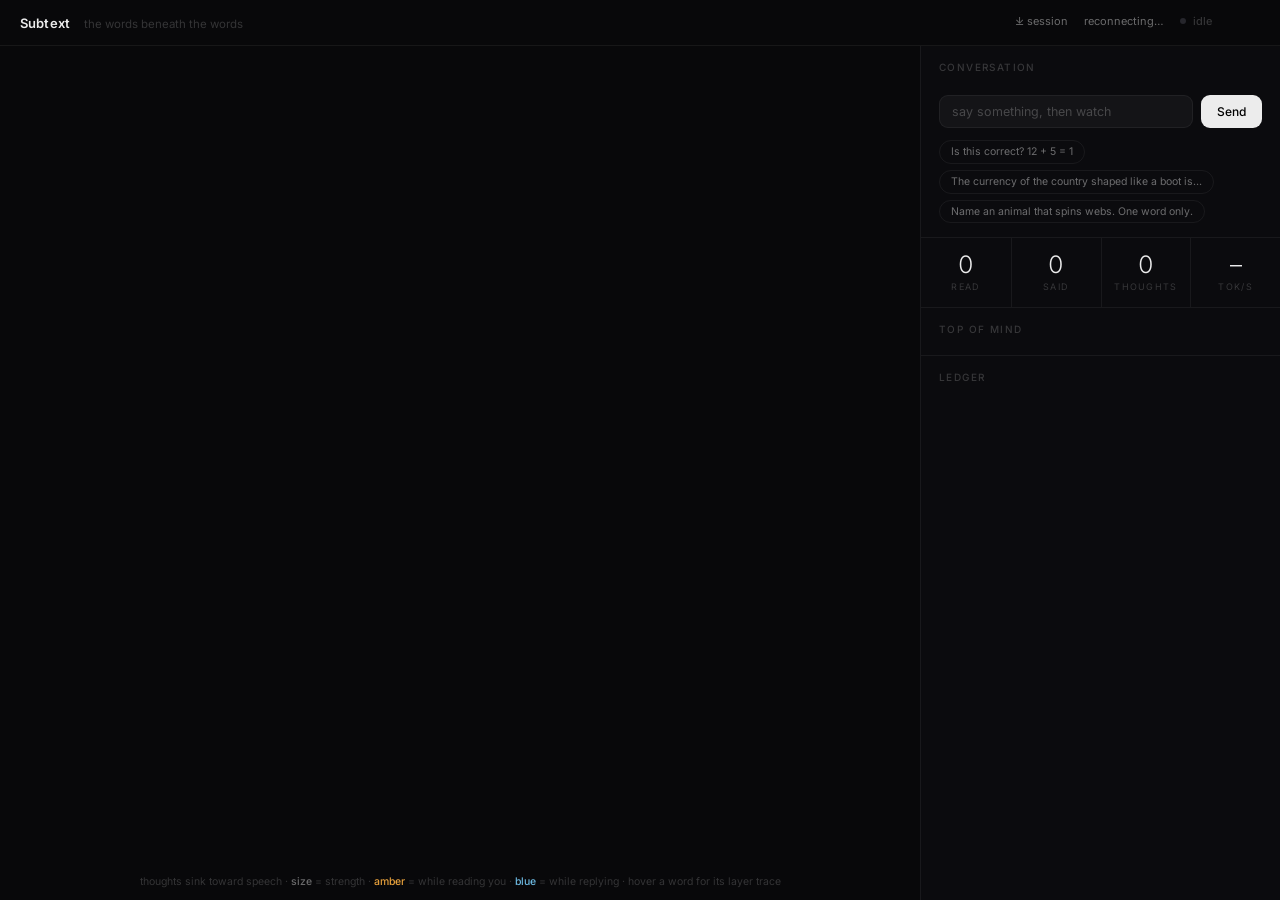
==== index.html @ eb0c2922 "Responsive mobile layout: stack canvas above scrolling console" ====
<!DOCTYPE html>
<html lang="en">
<head>
<meta charset="utf-8">
<title>Subtext</title>
<meta name="viewport" content="width=device-width, initial-scale=1">
<link rel="preconnect" href="https://fonts.googleapis.com">
<link rel="preconnect" href="https://fonts.gstatic.com" crossorigin>
<link href="https://fonts.googleapis.com/css2?family=Inter:wght@300;400;500;600&family=Source+Serif+4:ital,opsz,wght@1,8..60,400;1,8..60,500&display=swap" rel="stylesheet">
<style>
  :root {
    --bg: #08080a; --panel: #0b0b0e; --hair: rgba(255,255,255,.06);
    --ink: rgba(255,255,255,.92); --dim: rgba(255,255,255,.40); --faint: rgba(255,255,255,.18);
    --read: #e8a13c; --think: #6cb8e0;
    --sans: "Inter", "Segoe UI", system-ui, sans-serif;
    --mono: "Cascadia Code", "Consolas", monospace;
    --serif: "Source Serif 4", Georgia, serif;
  }
  * { box-sizing: border-box; margin: 0; }
  html, body { height: 100%; height: 100dvh; overflow: hidden; background: var(--bg); }
  body { font: 13px/1.5 var(--sans); color: var(--ink);
         display: flex; flex-direction: column; -webkit-font-smoothing: antialiased; }

  /* ---------- header ---------- */
  #hdr { display: flex; align-items: baseline; gap: 14px; height: 46px; flex: none;
         padding: 14px 20px 0; border-bottom: 1px solid var(--hair); user-select: none; }
  #hdr .mark { font-size: 13px; font-weight: 600; letter-spacing: .01em; }
  #hdr .sub { font-size: 11.5px; color: var(--faint); font-weight: 400; }
  #hdr .right { margin-left: auto; display: flex; align-items: center; gap: 16px;
                font-size: 11px; color: var(--dim); transform: translateY(-3px); }
  #conn { font-feature-settings: "tnum"; }
  #phase { display: flex; align-items: center; gap: 7px; min-width: 80px;
           font-size: 11px; font-weight: 500; color: var(--faint); }
  #phase .dot { width: 6px; height: 6px; border-radius: 50%; background: #26262c;
                transition: background .3s; }
  #phase.reading { color: var(--read); }
  #phase.reading .dot { background: var(--read); animation: pulse 1.2s ease-in-out infinite; }
  #phase.thinking { color: var(--think); }
  #phase.thinking .dot { background: var(--think); animation: pulse 1.2s ease-in-out infinite; }
  @keyframes pulse { 50% { opacity: .3 } }

  /* ---------- layout ---------- */
  #main { flex: 1; display: flex; min-height: 0; }
  #stage { position: relative; flex: 1; min-width: 0; }
  #mind { position: absolute; inset: 0; }
  #foot { position: absolute; left: 0; right: 0; bottom: 10px; text-align: center;
          font-size: 10.5px; color: var(--faint); user-select: none; pointer-events: none; }
  #foot b { color: var(--dim); font-weight: 500; }

  /* inspector */
  #inspect { position: absolute; top: 16px; left: 16px; width: 240px; display: none;
             background: rgba(11,11,14,.88); border: 1px solid var(--hair); border-radius: 12px;
             padding: 14px 16px 12px; backdrop-filter: blur(18px); z-index: 4; }
  #inspect h3 { font: italic 500 21px var(--serif); margin-bottom: 8px; }
  #inspect .kv { display: flex; justify-content: space-between; font-size: 11px;
                 color: var(--dim); padding: 3px 0; }
  #inspect .kv b { color: var(--ink); font-weight: 500; font-feature-settings: "tnum"; }
  #inspect canvas { width: 100%; height: 44px; margin-top: 8px; opacity: .85; }
  #inspect .x { position: absolute; top: 8px; right: 12px; cursor: pointer;
                color: var(--faint); font-size: 12px; }
  #inspect .x:hover { color: var(--ink); }

  /* ---------- console ---------- */
  #console { width: 360px; flex: none; border-left: 1px solid var(--hair);
             background: var(--panel); display: flex; flex-direction: column; min-height: 0; }
  .cap { font-size: 10px; letter-spacing: .14em; text-transform: uppercase;
         color: var(--faint); font-weight: 500; padding: 14px 18px 8px; user-select: none; }

  /* chat */
  #chat { display: flex; flex-direction: column; max-height: 40%; border-bottom: 1px solid var(--hair); }
  #log { overflow-y: auto; padding: 0 18px; scrollbar-width: thin;
         scrollbar-color: rgba(255,255,255,.10) transparent; }
  .msg { padding: 8px 0 9px; border-bottom: 1px solid rgba(255,255,255,.035); }
  .msg:last-child { border-bottom: 0; }
  .msg .who { font-size: 9px; letter-spacing: .14em; text-transform: uppercase;
              color: var(--faint); font-weight: 600; margin-bottom: 3px; }
  .msg.user .who { color: color-mix(in srgb, var(--read) 70%, transparent); }
  .msg.bot .who { color: color-mix(in srgb, var(--think) 70%, transparent); }
  .msg .body { font-size: 12.5px; line-height: 1.55; white-space: pre-wrap;
               word-break: break-word; color: rgba(255,255,255,.78); }
  .msg.user .body .read { color: var(--read); }
  #inrow { display: flex; gap: 8px; padding: 12px 18px 6px; }
  #inp { flex: 1; background: rgba(255,255,255,.04); border: 1px solid var(--hair);
         border-radius: 9px; outline: 0; color: var(--ink); font: 12.5px var(--sans);
         padding: 8px 12px; transition: border-color .15s; }
  #inp:focus { border-color: rgba(255,255,255,.18); }
  #inp::placeholder { color: rgba(255,255,255,.22); }
  #send { border: 0; border-radius: 9px; padding: 0 16px; cursor: pointer;
          background: rgba(255,255,255,.92); color: #000; font: 500 12px var(--sans); }
  #send:hover:not(:disabled) { background: #fff; }
  #send:disabled { opacity: .25; cursor: default; }
  #chips { display: flex; gap: 6px; padding: 6px 18px 14px; flex-wrap: wrap; }
  .chip { font-size: 10.5px; color: var(--dim); border: 1px solid var(--hair);
          border-radius: 999px; padding: 3px 11px; cursor: pointer;
          transition: all .15s; white-space: nowrap; overflow: hidden;
          text-overflow: ellipsis; max-width: 100%; }
  .chip:hover { color: var(--ink); border-color: rgba(255,255,255,.22); }

  /* stats */
  #stats { display: grid; grid-template-columns: repeat(4, 1fr);
           border-bottom: 1px solid var(--hair); }
  #stats .cell { padding: 12px 0 13px; text-align: center; }
  #stats .cell + .cell { border-left: 1px solid var(--hair); }
  #stats .n { font: 300 24px var(--sans); font-feature-settings: "tnum";
              color: var(--ink); letter-spacing: -.01em; }
  #stats .l { font-size: 9px; letter-spacing: .14em; text-transform: uppercase;
              color: var(--faint); margin-top: 1px; }

  /* top of mind */
  #topmind { border-bottom: 1px solid var(--hair); padding-bottom: 10px; }
  .tm-row { display: flex; align-items: center; gap: 10px; padding: 2.5px 18px; height: 22px; }
  .tm-row .w { font: italic 400 14px var(--serif); width: 104px; white-space: nowrap;
               overflow: hidden; text-overflow: ellipsis; cursor: pointer;
               color: rgba(255,255,255,.85); }
  .tm-row .w:hover { color: #fff; }
  .tm-row .bar { flex: 1; height: 2px; background: rgba(255,255,255,.05); border-radius: 1px; }
  .tm-row .bar i { display: block; height: 100%; border-radius: 1px; background: rgba(255,255,255,.75);
                   transition: width .18s ease-out; }
  .tm-row .d { font: 10px var(--mono); color: var(--faint); width: 28px; text-align: right; }

  /* ledger */
  #ledger-wrap { flex: 1; min-height: 0; display: flex; flex-direction: column; }
  #ledger { flex: 1; overflow-y: auto; padding: 0 0 10px; scrollbar-width: thin;
            scrollbar-color: rgba(255,255,255,.10) transparent; }
  .lg-row { display: flex; align-items: center; gap: 9px; padding: 2px 18px 2px 15px;
            white-space: nowrap; overflow: hidden; }
  .lg-row .ph { width: 2px; height: 12px; border-radius: 1px; flex: none; background: #222; }
  .lg-row.reading .ph { background: var(--read); }
  .lg-row.thinking .ph { background: var(--think); }
  .lg-row .tk { font: 10.5px var(--mono); color: rgba(255,255,255,.80);
                min-width: 70px; max-width: 70px; overflow: hidden;
                text-overflow: ellipsis; flex: none; }
  .lg-row .th { display: flex; gap: 10px; overflow: hidden; align-items: center; }
  .lg-row .th .t { display: flex; align-items: center; gap: 4px; flex: none; }
  .lg-row .th .t span { font: italic 400 11.5px var(--serif); color: rgba(255,255,255,.55); }
  .lg-row .th .t i { display: block; width: 16px; height: 2px;
                     background: rgba(255,255,255,.07); border-radius: 1px; position: relative; }
  .lg-row .th .t i b { position: absolute; inset: 0 auto 0 0; border-radius: 1px;
                       background: rgba(255,255,255,.55); }

  /* ---------- mobile: stack canvas above a scrolling console ---------- */
  @media (max-width: 760px) {
    #hdr { padding: 12px 14px 0; gap: 10px; }
    #hdr .sub, #export { display: none; }
    #main { flex-direction: column; }
    #stage { flex: none; height: 46dvh; }
    #foot { display: none; }
    #console { width: 100%; flex: 1; min-height: 0; overflow-y: auto;
               border-left: 0; border-top: 1px solid var(--line, rgba(255,255,255,.07)); }
    #chat { max-height: none; }
    #log { max-height: 30dvh; }
    #ledger-wrap { min-height: 200px; }
    #ledger { max-height: 300px; }
    #inspect { width: 200px; }
  }
</style>
</head>
<body>

<div id="hdr">
  <span class="mark">Subtext</span>
  <span class="sub">the words beneath the words</span>
  <div class="right">
    <span id="export" style="cursor:pointer" title="download this session as a replay file">⤓ session</span>
    <span id="conn">connecting…</span>
    <div id="phase"><span class="dot"></span><span id="phasetext">idle</span></div>
  </div>
</div>

<div id="main">
  <div id="stage">
    <canvas id="mind"></canvas>
    <div id="inspect">
      <span class="x">✕</span>
      <h3 id="in-word">—</h3>
      <div class="kv"><span>strength</span><b id="in-now">—</b></div>
      <div class="kv"><span>peak</span><b id="in-peak">—</b></div>
      <div class="kv"><span>depth</span><b id="in-depth">—</b></div>
      <div class="kv"><span>frames</span><b id="in-frames">—</b></div>
      <canvas id="in-spark" width="208" height="44"></canvas>
    </div>
    <div id="foot">
      thoughts sink toward speech · <b>size</b> = strength ·
      <b style="color:var(--read)">amber</b> = while reading you ·
      <b style="color:var(--think)">blue</b> = while replying · hover a word for its layer trace
    </div>
  </div>

  <div id="console">
    <div id="chat">
      <div class="cap">conversation</div>
      <div id="log"></div>
      <div id="inrow">
        <input id="inp" placeholder="say something, then watch" autocomplete="off">
        <button id="send">Send</button>
      </div>
      <div id="chips">
        <span class="chip">Is this correct? 12 + 5 = 1</span>
        <span class="chip">The currency of the country shaped like a boot is…</span>
        <span class="chip">Name an animal that spins webs. One word only.</span>
      </div>
    </div>

    <div id="stats">
      <div class="cell"><div class="n" id="s-read">0</div><div class="l">read</div></div>
      <div class="cell"><div class="n" id="s-said">0</div><div class="l">said</div></div>
      <div class="cell"><div class="n" id="s-thoughts">0</div><div class="l">thoughts</div></div>
      <div class="cell"><div class="n" id="s-tps">–</div><div class="l">tok/s</div></div>
    </div>

    <div id="topmind">
      <div class="cap">top of mind</div>
      <div id="tm-rows"></div>
    </div>

    <div id="ledger-wrap">
      <div class="cap">ledger</div>
      <div id="ledger"></div>
    </div>
  </div>
</div>

<script>
"use strict";
/* ---------------- word → silhouette ---------------- */
const EMOJI = {
  dog:"🐕",puppy:"🐕",cat:"🐈",kitten:"🐈",spider:"🕷️",ant:"🐜",bird:"🐦",fish:"🐟",
  horse:"🐎",cow:"🐄",pig:"🐖",mouse:"🐁",rat:"🐀",rabbit:"🐇",bunny:"🐇",fox:"🦊",
  bear:"🐻",panda:"🐼",koala:"🐨",tiger:"🐅",lion:"🦁",elephant:"🐘",monkey:"🐒",
  chicken:"🐔",penguin:"🐧",frog:"🐸",snake:"🐍",whale:"🐋",dolphin:"🐬",shark:"🦈",
  octopus:"🐙",butterfly:"🦋",bee:"🐝",turtle:"🐢",crab:"🦀",dragon:"🐉",wolf:"🐺",
  deer:"🦌",owl:"🦉",bat:"🦇",duck:"🦆",eagle:"🦅",swan:"🦢",peacock:"🦚",parrot:"🦜",
  flamingo:"🦩",squid:"🦑",shrimp:"🦐",lobster:"🦞",snail:"🐌",goat:"🐐",sheep:"🐑",
  camel:"🐪",giraffe:"🦒",zebra:"🦓",kangaroo:"🦘",hippo:"🦛",rhino:"🦏",gorilla:"🦍",
  sloth:"🦥",otter:"🦦",dinosaur:"🦖",unicorn:"🦄",dove:"🕊️",rooster:"🐓",turkey:"🦃",
  hamster:"🐹",hedgehog:"🦔",
  apple:"🍎",orange:"🍊",banana:"🍌",grape:"🍇",grapes:"🍇",lemon:"🍋",cherry:"🍒",
  peach:"🍑",pear:"🍐",pineapple:"🍍",mango:"🥭",strawberry:"🍓",melon:"🍈",
  watermelon:"🍉",coconut:"🥥",kiwi:"🥝",tomato:"🍅",avocado:"🥑",eggplant:"🍆",
  potato:"🥔",carrot:"🥕",corn:"🌽",pepper:"🌶️",cucumber:"🥒",broccoli:"🥦",
  mushroom:"🍄",peanut:"🥜",bread:"🍞",cheese:"🧀",egg:"🥚",bacon:"🥓",pizza:"🍕",
  burger:"🍔",fries:"🍟",hotdog:"🌭",taco:"🌮",sushi:"🍣",ramen:"🍜",cake:"🍰",
  cookie:"🍪",donut:"🍩",candy:"🍬",chocolate:"🍫",popcorn:"🍿",coffee:"☕",tea:"🍵",
  milk:"🥛",beer:"🍺",wine:"🍷",
  sun:"☀️",moon:"🌙",star:"⭐",stars:"⭐",cloud:"☁️",rain:"🌧️",snow:"❄️",fire:"🔥",
  flame:"🔥",water:"💧",wave:"🌊",ocean:"🌊",sea:"🌊",tree:"🌳",forest:"🌲",palm:"🌴",
  cactus:"🌵",flower:"🌸",rose:"🌹",sunflower:"🌻",tulip:"🌷",leaf:"🍁",mountain:"⛰️",
  volcano:"🌋",earth:"🌍",world:"🌍",globe:"🌍",planet:"🪐",rainbow:"🌈",lightning:"⚡",
  thunder:"⚡",tornado:"🌪️",comet:"☄️",plant:"🌱",clover:"🍀",
  car:"🚗",taxi:"🚕",bus:"🚌",truck:"🚚",tractor:"🚜",train:"🚂",plane:"✈️",
  airplane:"✈️",rocket:"🚀",ship:"🚢",boat:"⛵",bike:"🚲",bicycle:"🚲",
  motorcycle:"🏍️",helicopter:"🚁",anchor:"⚓",house:"🏠",home:"🏠",castle:"🏰",
  church:"⛪",tent:"⛺",factory:"🏭",bridge:"🌉",tower:"🗼",statue:"🗽",
  key:"🔑",lock:"🔒",book:"📖",books:"📚",phone:"📱",telephone:"☎️",computer:"💻",
  laptop:"💻",robot:"🤖",clock:"🕐",watch:"⌚",hourglass:"⏳",money:"💰",dollar:"💵",
  coin:"🪙",gift:"🎁",balloon:"🎈",kite:"🪁",music:"🎵",note:"🎵",guitar:"🎸",
  piano:"🎹",violin:"🎻",trumpet:"🎺",drum:"🥁",microphone:"🎤",bell:"🔔",camera:"📷",
  television:"📺",candle:"🕯️",bulb:"💡",light:"💡",idea:"💡",umbrella:"☂️",
  glasses:"👓",crown:"👑",king:"👑",queen:"👑",ring:"💍",diamond:"💎",gem:"💎",
  sword:"🗡️",shield:"🛡️",hammer:"🔨",wrench:"🔧",scissors:"✂️",pencil:"✏️",pen:"🖊️",
  paint:"🎨",art:"🎨",magnet:"🧲",telescope:"🔭",microscope:"🔬",pill:"💊",soap:"🧼",
  broom:"🧹",box:"📦",package:"📦",mail:"✉️",letter:"✉️",map:"🗺️",compass:"🧭",
  soccer:"⚽",football:"🏈",basketball:"🏀",baseball:"⚾",tennis:"🎾",volleyball:"🏐",
  rugby:"🏉",golf:"⛳",bowling:"🎳",dart:"🎯",target:"🎯",trophy:"🏆",medal:"🏅",
  dice:"🎲",chess:"♟️",puzzle:"🧩",gamepad:"🎮",
  heart:"❤️",love:"❤️",brain:"🧠",mind:"🧠",eye:"👁️",eyes:"👀",ear:"👂",nose:"👃",
  mouth:"👄",lips:"👄",tongue:"👅",tooth:"🦷",bone:"🦴",hand:"✋",fist:"✊",foot:"🦶",
  muscle:"💪",skull:"💀",death:"💀",ghost:"👻",alien:"👽",clown:"🤡",baby:"👶",
  zombie:"🧟",wizard:"🧙",mermaid:"🧜",fairy:"🧚",santa:"🎅",kiss:"💋",
  hat:"🎩",shirt:"👕",dress:"👗",shoe:"👟",boot:"👢",sock:"🧦",scarf:"🧣",glove:"🧤",
  bag:"👜",backpack:"🎒",necktie:"👔",
  night:"🌙",morning:"🌅",sunrise:"🌅",sunset:"🌇",spring:"🌸",summer:"☀️",
  autumn:"🍁",fall:"🍁",winter:"❄️",christmas:"🎄",halloween:"🎃",pumpkin:"🎃",
  party:"🎉",birthday:"🎂",sleep:"💤",dream:"💤",
  france:"🥖",paris:"🗼",japan:"🗻",italy:"🍕",egypt:"🐪",
  warning:"⚠️",danger:"⚠️",infinity:"♾️",peace:"☮️",atom:"⚛️",dna:"🧬",virus:"🦠",
  magic:"✨",sparkle:"✨",bomb:"💣",crystal:"🔮",feather:"🪶",web:"🕸️",net:"🕸️",
};
const emojiFor = w => EMOJI[w] || (w.endsWith("s") ? EMOJI[w.slice(0, -1)] : null) || null;

/* ---------------- canvas ---------------- */
const stage = document.getElementById("stage");
const canvas = document.getElementById("mind");
const ctx = canvas.getContext("2d");
let W = 0, H = 0, DPR = 1;
function resize() {
  DPR = Math.min(window.devicePixelRatio || 1, 2);
  W = stage.clientWidth; H = stage.clientHeight;
  canvas.width = W * DPR; canvas.height = H * DPR;
  ctx.setTransform(DPR, 0, 0, DPR, 0, 0);
}
window.addEventListener("resize", resize);

const lerp = (a, b, t) => a + (b - a) * t;
const SERIF = '"Source Serif 4", Georgia, serif';
const MONO = '"Cascadia Code", Consolas, monospace';
function hash(s) { let h = 2166136261; for (const c of s) { h ^= c.charCodeAt(0); h = Math.imul(h, 16777619); } return (h >>> 0) / 4294967295; }

const RAIL_TOP = 0.10, RAIL_BOT = 0.88;
let RAILS = [], nLayersG = 32;
function layoutRails(layers, n) { nLayersG = n; RAILS = layers.map(l => ({ layer: l, frac: l / (n - 1) })); }
const railY = f => H * lerp(RAIL_TOP, RAIL_BOT, f);

/* absolute strength mapping — a weak thought LOOKS weak (honest display) */
const strength = p => Math.min(1, Math.pow(p, 0.45) * 1.05);

/* ---------------- calligram ---------------- */
function buildCalligram(word, emoji) {
  const S = 420, off = document.createElement("canvas");
  off.width = S; off.height = S;
  const c = off.getContext("2d", { willReadFrequently: true });
  c.font = '340px "Segoe UI Emoji", sans-serif';
  c.textAlign = "center"; c.textBaseline = "middle";
  c.fillText(emoji, S / 2, S / 2 + 20);
  const img = c.getImageData(0, 0, S, S).data;
  const CELL = 3, GW = Math.ceil(S / CELL);
  const mask = new Uint8Array(GW * GW), occ = new Uint8Array(GW * GW);
  let count = 0;
  for (let gy = 0; gy < GW; gy++) for (let gx = 0; gx < GW; gx++)
    if (img[((gy * CELL + 1) * S + gx * CELL + 1) * 4 + 3] > 100) { mask[gy * GW + gx] = 1; count++; }
  if (count < 400) return null;
  const placements = [];
  const fits = (x0, y0, w, h) => {
    if (x0 < 0 || y0 < 0 || x0 + w >= S || y0 + h >= S) return false;
    for (let y = y0; y <= y0 + h; y += CELL) for (let x = x0; x <= x0 + w; x += CELL) {
      const i = ((y / CELL) | 0) * GW + ((x / CELL) | 0);
      if (!mask[i] || occ[i]) return false;
    }
    return true;
  };
  const mark = (x0, y0, w, h) => {
    for (let y = y0; y <= y0 + h; y += CELL) for (let x = x0; x <= x0 + w; x += CELL)
      occ[((y / CELL) | 0) * GW + ((x / CELL) | 0)] = 1;
  };
  for (const size of [36, 30, 25, 21, 17, 14, 11, 9]) {
    c.font = `italic ${size}px ${SERIF}`;
    const w = c.measureText(word).width, h = size * 0.72;
    for (let t = 0, T = size > 20 ? 220 : 420; t < T; t++) {
      const x = (Math.random() * (S - w)) | 0, y = (Math.random() * (S - h)) | 0;
      if (fits(x, y, w, h)) { placements.push({ x: x + w / 2, y: y + h / 2, size, a: .45 + Math.random() * .55 }); mark(x, y, w, h); }
    }
  }
  return placements.length > 25 ? { placements, S } : null;
}

/* ---------------- field ---------------- */
const MAX_VISIBLE = 10;
const field = {
  thoughts: new Map(), pulses: [],
  dominant: { word: null, run: 0 }, lastCalligram: new Map(),
  totalSeen: 0, selected: null, hovered: null,

  applyFrame(f) {
    for (const t of this.thoughts.values()) t.target *= 0.78;
    for (const th of f.thoughts) {
      if (th.w.length < 3) continue;
      const v = strength(th.p);
      if (v < 0.14) continue;
      let t = this.thoughts.get(th.w);
      if (!t) {
        this.totalSeen++;
        t = { word: th.w, s: 0, target: 0, depth: th.d, prof: [],
              x: W * (0.14 + 0.72 * hash(th.w)), seed: hash(th.w + "~") * 1000,
              peak: 0, frames: 0, hist: [], phase: f.phase,
              calligram: null, calligramAlpha: 0 };
        this.thoughts.set(th.w, t);
      }
      if (v - t.target > 0.35 && v > 0.55)
        this.pulses.push({ x: t.x, y: railY(t.depth), r: 8, a: .4 });
      t.target = Math.max(t.target, v);
      t.depth = lerp(t.depth, th.d, 0.35);
      t.prof = th.prof || [];
      t.peak = Math.max(t.peak, v); t.frames++; t.phase = f.phase;
    }
    // keep only the strongest MAX_VISIBLE alive
    const all = [...this.thoughts.values()].sort((a, b) => b.target - a.target);
    for (let i = MAX_VISIBLE; i < all.length; i++) all[i].target = 0;
    for (const t of all) { t.hist.push(t.target); if (t.hist.length > 90) t.hist.shift(); }

    const top = all[0];
    if (top && top.target > 0.6 && emojiFor(top.word)) {
      this.dominant = top.word === this.dominant.word
        ? { word: top.word, run: this.dominant.run + 1 } : { word: top.word, run: 1 };
      if (this.dominant.run >= 5 && !top.calligram &&
          Date.now() - (this.lastCalligram.get(top.word) || 0) > 25000) {
        top.calligram = buildCalligram(top.word, emojiFor(top.word));
        this.lastCalligram.set(top.word, Date.now());
      }
    } else this.dominant = { word: null, run: 0 };
  },

  /* relaxation: push overlapping words apart along their rails */
  relax(list) {
    for (let k = 0; k < 4; k++) for (let i = 0; i < list.length; i++) for (let j = i + 1; j < list.length; j++) {
      const a = list[i], b = list[j];
      const ay = railY(a.depth), by = railY(b.depth);
      const vh = (a.size + b.size) * 0.58;
      if (Math.abs(ay - by) > vh) continue;
      const need = (a.w + b.w) / 2 + 26;
      const dx = b.x - a.x;
      if (Math.abs(dx) < need) {
        const push = (need - Math.abs(dx)) / 2 * (dx >= 0 ? 1 : -1);
        a.x -= push * 0.25; b.x += push * 0.25;
      }
    }
    for (const t of list) t.x = Math.max(80, Math.min(W - 50, t.x));
  },

  render(now) {
    ctx.clearRect(0, 0, W, H);

    // rails — hairline guides with quiet labels
    ctx.font = `10px ${MONO}`;
    ctx.textAlign = "left"; ctx.textBaseline = "middle";
    for (const r of RAILS) {
      const y = railY(r.frac);
      ctx.strokeStyle = "rgba(255,255,255,0.07)";
      ctx.lineWidth = 1;
      ctx.beginPath(); ctx.moveTo(52, y + .5); ctx.lineTo(W - 20, y + .5); ctx.stroke();
      ctx.fillStyle = "rgba(255,255,255,0.22)";
      ctx.fillText("L" + r.layer, 18, y);
    }
    if (RAILS.length) {
      ctx.fillStyle = "rgba(255,255,255,0.26)";
      ctx.font = `10px var(--sans), sans-serif`;
      ctx.font = `10px Inter, sans-serif`;
      ctx.fillText("perception", 52, railY(RAILS[0].frac) - 12);
      ctx.fillText("speech", 52, railY(RAILS[RAILS.length - 1].frac) + 13);
    }

    const list = [...this.thoughts.values()];
    for (const t of list) {
      t.s = lerp(t.s, t.target, 0.10);
      if (t.s < 0.015 && t.target < 0.015) {
        if (this.selected === t) { this.selected = null; inspectEl.style.display = "none"; }
        this.thoughts.delete(t.word);
        continue;
      }
      t.size = 13 + Math.pow(t.s, 0.8) * 46;
      ctx.font = `italic 400 ${t.size.toFixed(1)}px ${SERIF}`;
      t.w = ctx.measureText(t.word).width;
      t.calligramAlpha = lerp(t.calligramAlpha, t.calligram && t.s > 0.30 ? 1 : 0, 0.05);
    }
    const vis = list.filter(t => t.s >= 0.015).sort((a, b) => a.s - b.s);
    this.relax(vis);

    // pulses
    this.pulses = this.pulses.filter(p => p.a > 0.02);
    for (const p of this.pulses) {
      p.r += 1.5; p.a *= 0.94;
      ctx.strokeStyle = `rgba(210,220,245,${p.a.toFixed(3)})`;
      ctx.lineWidth = 1; ctx.beginPath(); ctx.arc(p.x, p.y, p.r, 0, 7); ctx.stroke();
    }

    // layer trace — only for the hovered/selected word (detail on demand)
    const focus = this.selected || this.hovered;
    if (focus && focus.prof.length && focus.s > 0.02) {
      const accent = focus.phase === "reading" ? "232,161,60" : "108,184,224";
      const pm = Math.max(...focus.prof.map(e => e[1]), 1e-9);
      ctx.strokeStyle = `rgba(${accent},0.35)`;
      ctx.lineWidth = 1; ctx.beginPath();
      focus.prof.forEach(([l], i) => {
        const ry = railY(l / (nLayersG - 1));
        i ? ctx.lineTo(focus.x, ry) : ctx.moveTo(focus.x, ry);
      });
      ctx.stroke();
      for (const [l, p] of focus.prof) {
        const ry = railY(l / (nLayersG - 1));
        ctx.fillStyle = `rgba(${accent},${(0.25 + 0.65 * p / pm).toFixed(3)})`;
        ctx.beginPath(); ctx.arc(focus.x, ry, 1.5 + 2.5 * Math.sqrt(p / pm), 0, 7); ctx.fill();
      }
    }

    // words
    ctx.textAlign = "center"; ctx.textBaseline = "middle";
    for (const t of vis) {
      const y = railY(t.depth) + Math.sin(t.seed + now * 0.00035) * 2.5;
      const d = t.depth;
      const isFocus = t === this.selected || t === this.hovered;
      const alpha = Math.min(1, t.s * (0.45 + 0.6 * d) + (isFocus ? 0.25 : 0));
      const wa = alpha * (1 - t.calligramAlpha);
      const tint = t.phase === "reading" ? [255, 232, 200] : [225, 240, 252];
      const cr = Math.round(lerp(tint[0] * .72, tint[0], d)),
            cg = Math.round(lerp(tint[1] * .72, tint[1], d)),
            cb = Math.round(lerp(tint[2] * .72, tint[2], d));
      if (wa > 0.012) {
        ctx.font = `italic 400 ${t.size.toFixed(1)}px ${SERIF}`;
        ctx.shadowColor = `rgba(${cr},${cg},${cb},0.55)`;
        ctx.shadowBlur = 3 + 10 * t.s;
        ctx.fillStyle = `rgba(${cr},${cg},${cb},${wa.toFixed(3)})`;
        ctx.fillText(t.word, t.x, y);
        ctx.shadowBlur = 0;
      }
      if (t.calligram && t.calligramAlpha > 0.02) {
        const k = (t.size * 3.6) / t.calligram.S;
        const br = 1 + Math.sin(now * 0.0016 + t.seed) * 0.02;
        ctx.save(); ctx.translate(t.x, y); ctx.scale(k * br, k * br);
        ctx.translate(-t.calligram.S / 2, -t.calligram.S / 2);
        for (const p of t.calligram.placements) {
          ctx.font = `italic ${p.size}px ${SERIF}`;
          ctx.fillStyle = `rgba(${cr},${cg},${cb},${(alpha * t.calligramAlpha * p.a).toFixed(3)})`;
          ctx.fillText(t.word, p.x, p.y);
        }
        ctx.restore();
      }
      t.hitY = y;
    }
  },
};

/* ---------------- pointer: hover + inspect ---------------- */
const inspectEl = document.getElementById("inspect");
const sparkEl = document.getElementById("in-spark");
function hitTest(mx, my) {
  let best = null, bd = 1e9;
  for (const t of field.thoughts.values()) {
    if (t.s < 0.04 || t.hitY === undefined) continue;
    if (Math.abs(mx - t.x) < t.w / 2 + 12 && Math.abs(my - t.hitY) < t.size / 2 + 8) {
      const dd = (mx - t.x) ** 2 + (my - t.hitY) ** 2;
      if (dd < bd) { bd = dd; best = t; }
    }
  }
  return best;
}
canvas.addEventListener("pointermove", e => {
  field.hovered = hitTest(e.offsetX, e.offsetY);
  canvas.style.cursor = field.hovered ? "pointer" : "default";
});
canvas.addEventListener("click", e => {
  field.selected = hitTest(e.offsetX, e.offsetY);
  inspectEl.style.display = field.selected ? "block" : "none";
});
document.querySelector("#inspect .x").onclick = () => {
  field.selected = null; inspectEl.style.display = "none";
};
function selectWord(w) {
  const t = field.thoughts.get(w);
  if (t) { field.selected = t; inspectEl.style.display = "block"; }
}
function renderInspect() {
  const t = field.selected;
  if (!t) return;
  document.getElementById("in-word").textContent = t.word;
  document.getElementById("in-now").textContent = t.s.toFixed(3);
  document.getElementById("in-peak").textContent = t.peak.toFixed(3);
  document.getElementById("in-depth").textContent =
    `L${Math.round(t.depth * (nLayersG - 1))} of ${nLayersG}`;
  document.getElementById("in-frames").textContent = t.frames;
  const c = sparkEl.getContext("2d");
  c.clearRect(0, 0, sparkEl.width, sparkEl.height);
  c.strokeStyle = "rgba(255,255,255,.55)"; c.lineWidth = 1; c.beginPath();
  t.hist.forEach((v, i) => {
    const x = i / 89 * sparkEl.width, y = sparkEl.height - 3 - v * (sparkEl.height - 6);
    i ? c.lineTo(x, y) : c.moveTo(x, y);
  });
  c.stroke();
}

/* ---------------- console ---------------- */
const log = document.getElementById("log"), inp = document.getElementById("inp"),
      send = document.getElementById("send"), phaseWrap = document.getElementById("phase"),
      phaseText = document.getElementById("phasetext"), conn = document.getElementById("conn"),
      ledger = document.getElementById("ledger"), tmRows = document.getElementById("tm-rows");
const history = [];
let busy = false, botBody = null, userSpans = null, readPtr = 0;
let nRead = 0, nSaid = 0, tpsWindow = [];

function addMsg(role, text) {
  const m = document.createElement("div"); m.className = "msg " + role;
  const who = document.createElement("div"); who.className = "who";
  who.textContent = role === "user" ? "you" : "model";
  const body = document.createElement("div"); body.className = "body";
  if (role === "user") {
    userSpans = []; readPtr = 0;
    for (const ch of text) {
      const s = document.createElement("span"); s.textContent = ch;
      body.appendChild(s); userSpans.push(s);
    }
  } else body.textContent = text;
  m.append(who, body); log.appendChild(m); log.scrollTop = log.scrollHeight;
  return body;
}
const setPhase = p => { phaseText.textContent = p; phaseWrap.className = p === "idle" ? "" : p; };
const stat = (id, v) => document.getElementById(id).textContent = v;

function ledgerRow(f) {
  const r = document.createElement("div"); r.className = "lg-row " + f.phase;
  const ph = document.createElement("span"); ph.className = "ph";
  const tk = document.createElement("span"); tk.className = "tk";
  tk.textContent = JSON.stringify(f.phase === "reading" ? f.tok : f.out).slice(1, -1) || "·";
  const th = document.createElement("span"); th.className = "th";
  for (const t of f.thoughts.slice(0, 3)) {
    const el = document.createElement("span"); el.className = "t";
    const word = document.createElement("span"); word.textContent = t.w;
    const bar = document.createElement("i"); const fill = document.createElement("b");
    fill.style.width = (strength(t.p) * 100).toFixed(0) + "%";
    bar.appendChild(fill); el.append(word, bar); th.appendChild(el);
  }
  r.append(ph, tk, th);
  const stick = ledger.scrollTop + ledger.clientHeight > ledger.scrollHeight - 40;
  ledger.appendChild(r);
  while (ledger.children.length > 220) ledger.firstChild.remove();
  if (stick) ledger.scrollTop = ledger.scrollHeight;
}

function renderTopMind() {
  const top = [...field.thoughts.values()].filter(t => t.s > 0.04)
    .sort((a, b) => b.s - a.s).slice(0, 7);
  tmRows.innerHTML = "";
  for (const t of top) {
    const r = document.createElement("div"); r.className = "tm-row";
    const w = document.createElement("span"); w.className = "w"; w.textContent = t.word;
    w.onclick = () => selectWord(t.word);
    const bar = document.createElement("span"); bar.className = "bar";
    const fill = document.createElement("i"); fill.style.width = (t.s * 100).toFixed(0) + "%";
    bar.appendChild(fill);
    const d = document.createElement("span"); d.className = "d";
    d.textContent = "L" + Math.round(t.depth * (nLayersG - 1));
    r.append(w, bar, d); tmRows.appendChild(r);
  }
  stat("s-thoughts", field.totalSeen);
}

/* ---------------- pacing ---------------- */
const queue = [];
let playTimer = null;
function pump() {
  if (playTimer) return;
  const step = () => {
    const f = queue.shift();
    if (!f) { playTimer = null; return; }
    playFrame(f);
    playTimer = setTimeout(step, f.phase === "reading" ? 90 : 60);
  };
  playTimer = setTimeout(step, 0);
}
function playFrame(f) {
  if (f.type === "done") {
    if (botBody) botBody.textContent = f.text;
    history.push({ role: "assistant", content: f.text });
    busy = false; send.disabled = false; botBody = null;
    setPhase("idle"); renderTopMind(); inp.focus();
    return;
  }
  setPhase(f.phase);
  field.applyFrame(f);
  ledgerRow(f);
  renderTopMind();
  tpsWindow.push(performance.now());
  tpsWindow = tpsWindow.filter(t => performance.now() - t < 3000);
  stat("s-tps", (tpsWindow.length / 3).toFixed(1));
  if (f.phase === "reading") {
    nRead++; stat("s-read", nRead);
    if (userSpans && readPtr < userSpans.length) {
      const rest = userSpans.slice(readPtr).map(s => s.textContent).join("");
      let tok = f.tok || "";
      if (!rest.startsWith(tok)) tok = tok.replace(/^\s+/, "");
      if (tok && rest.startsWith(tok))
        for (let i = 0; i < tok.length; i++, readPtr++)
          userSpans[readPtr].classList.add("read");
    }
  }
  if (f.phase === "thinking" && f.out) {
    nSaid++; stat("s-said", nSaid);
    if (!botBody) botBody = addMsg("bot", "");
    botBody.textContent += f.out;
    log.scrollTop = log.scrollHeight;
  }
}

/* ---------------- websocket / replay ---------------- */
let ws;
const WS_URL = location.protocol === "file:" || !location.host
  ? "ws://127.0.0.1:8765/ws" : `ws://${location.host}/ws`;
const REPLAY = new URLSearchParams(location.search).get("replay")
  || (location.host.endsWith("github.io") ? "demo_session.json" : null);
const recorded = [];

function connect() {
  ws = new WebSocket(WS_URL);
  ws.onopen = () => { conn.textContent = "…"; };
  ws.onclose = () => { conn.textContent = "reconnecting…"; setTimeout(connect, 1500); };
  ws.onmessage = ev => {
    const m = JSON.parse(ev.data);
    recorded.push(m);
    if (m.type === "hello") {
      layoutRails(m.layers, m.n_layers);
      conn.textContent = `${m.model} · ${m.layers.length} lens layers`;
      return;
    }
    queue.push(m); pump();
  };
}
function submit(text) {
  if (busy || !text.trim() || !ws || ws.readyState !== 1) return;
  busy = true; send.disabled = true;
  addMsg("user", text);
  history.push({ role: "user", content: text });
  recorded.push({ type: "user", text });
  ws.send(JSON.stringify({ type: "chat", messages: history }));
  inp.value = "";
}
send.onclick = () => submit(inp.value);
inp.addEventListener("keydown", e => { if (e.key === "Enter") submit(inp.value); });
document.querySelectorAll(".chip").forEach(c => c.addEventListener("click", () => submit(c.textContent)));

document.getElementById("export").onclick = () => {
  if (!recorded.some(m => m.type === "frame")) { alert("nothing recorded yet — have a conversation first"); return; }
  const blob = new Blob([JSON.stringify(recorded)], { type: "application/json" });
  const a = document.createElement("a");
  a.href = URL.createObjectURL(blob); a.download = "session.json"; a.click();
};

/* replay: play back an exported session with live pacing, then loop */
function resetAll() {
  log.innerHTML = ""; history.length = 0; botBody = null; userSpans = null; readPtr = 0;
  nRead = 0; nSaid = 0; field.thoughts.clear(); field.totalSeen = 0;
  field.selected = null; field.hovered = null; inspectEl.style.display = "none";
  ledger.innerHTML = ""; tmRows.innerHTML = "";
  stat("s-read", 0); stat("s-said", 0); stat("s-thoughts", 0);
}
async function startReplay(url) {
  conn.textContent = "loading replay…";
  inp.disabled = true; inp.placeholder = "this is a replay — clone the repo to run it live";
  send.disabled = true;
  document.getElementById("export").style.display = "none";
  document.getElementById("chips").style.display = "none";
  let events;
  try { events = await (await fetch(url)).json(); }
  catch { conn.textContent = "replay file not found"; return; }
  let i = 0;
  const step = () => {
    if (i >= events.length) { setTimeout(() => { resetAll(); i = 0; step(); }, 3500); return; }
    const m = events[i++];
    if (m.type === "hello") {
      layoutRails(m.layers, m.n_layers);
      conn.textContent = `${m.model} · replay`;
      step();
    } else if (m.type === "user") {
      addMsg("user", m.text); setTimeout(step, 900);
    } else if (m.type === "frame") {
      playFrame(m); setTimeout(step, m.phase === "reading" ? 90 : 60);
    } else if (m.type === "done") {
      playFrame(m); setTimeout(step, 1600);
    } else step();
  };
  step();
}

/* ---------------- loop ---------------- */
resize();
if (REPLAY) startReplay(REPLAY); else connect();
(function loop(now) {
  field.render(now || 0);
  if (field.selected) renderInspect();
  requestAnimationFrame(loop);
})(0);
</script>
</body>
</html>
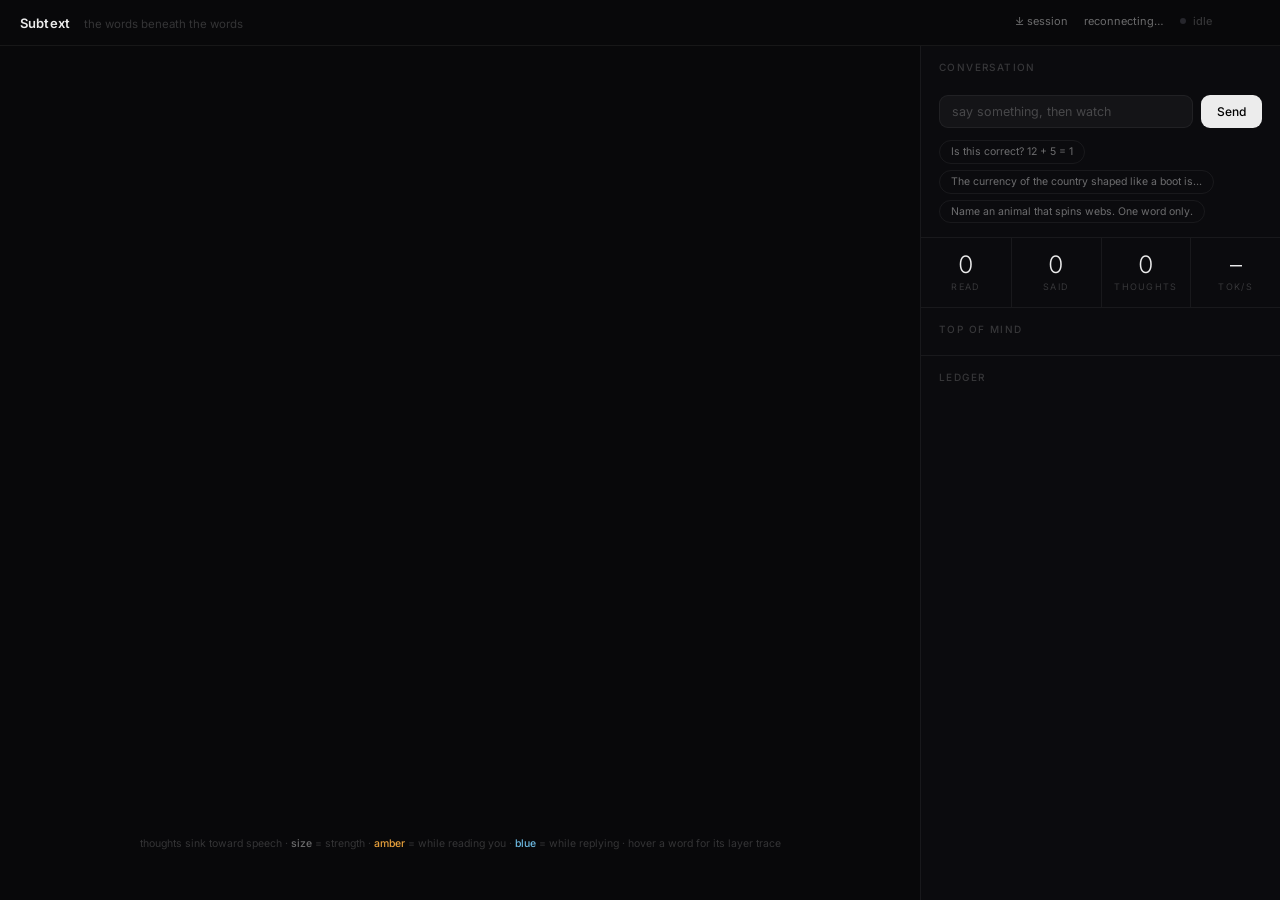
==== commit ad9538fa: "feat: timeline scrubbing" ====
--- a/index.html
+++ b/index.html
@@ -43,9 +43,37 @@
   #main { flex: 1; display: flex; min-height: 0; }
   #stage { position: relative; flex: 1; min-width: 0; }
   #mind { position: absolute; inset: 0; }
-  #foot { position: absolute; left: 0; right: 0; bottom: 10px; text-align: center;
+  #foot { position: absolute; left: 0; right: 0; bottom: 48px; text-align: center;
           font-size: 10.5px; color: var(--faint); user-select: none; pointer-events: none; }
   #foot b { color: var(--dim); font-weight: 500; }
+
+  /* transport / scrubber */
+  #transport { position: absolute; left: 0; right: 0; bottom: 0; height: 42px; z-index: 6;
+               display: flex; align-items: center; gap: 9px; padding: 0 16px;
+               background: linear-gradient(transparent, rgba(8,8,10,.94) 45%); }
+  #transport.hidden { display: none; }
+  #transport button { background: rgba(255,255,255,.06); border: 1px solid var(--hair);
+               color: var(--dim); min-width: 26px; height: 24px; border-radius: 6px;
+               cursor: pointer; font-size: 12px; line-height: 1; padding: 0 6px;
+               transition: color .15s, border-color .15s; }
+  #transport button:hover { color: var(--ink); border-color: rgba(255,255,255,.22); }
+  #t-scrub { flex: 1; height: 4px; -webkit-appearance: none; appearance: none;
+             background: rgba(255,255,255,.12); border-radius: 2px; cursor: pointer; margin: 0 2px; }
+  #t-scrub::-webkit-slider-thumb { -webkit-appearance: none; width: 12px; height: 12px;
+             border-radius: 50%; background: var(--ink); cursor: pointer; }
+  #t-scrub::-moz-range-thumb { width: 12px; height: 12px; border: 0; border-radius: 50%;
+             background: var(--ink); cursor: pointer; }
+  #t-read { font: 10px var(--mono); color: var(--dim); white-space: nowrap; text-align: right;
+            font-feature-settings: "tnum"; min-width: 92px; max-width: 220px;
+            overflow: hidden; text-overflow: ellipsis; }
+  #t-live { font: 600 9px var(--sans); letter-spacing: .06em; text-transform: uppercase;
+            color: var(--faint); border-radius: 999px; padding: 0 9px; height: 22px; }
+  #t-live.on { color: #fff; border-color: var(--think); }
+  #t-speed { background: rgba(255,255,255,.06); border: 1px solid var(--hair); color: var(--dim);
+             border-radius: 6px; font: 10px var(--sans); padding: 3px 4px; cursor: pointer; }
+  .lg-row { cursor: pointer; }
+  .lg-row:hover { background: rgba(255,255,255,.035); }
+  .lg-row.cur { background: rgba(255,255,255,.09); }
 
   /* inspector */
   #inspect { position: absolute; top: 16px; left: 16px; width: 240px; display: none;
@@ -151,6 +179,7 @@
     #log { max-height: 30dvh; }
     #ledger-wrap { min-height: 200px; }
     #ledger { max-height: 300px; }
+    #t-read, #t-speed { display: none; }   /* transport: keep buttons + scrubber only */
     #inspect { width: 200px; }
   }
 </style>
@@ -183,6 +212,22 @@
       thoughts sink toward speech · <b>size</b> = strength ·
       <b style="color:var(--read)">amber</b> = while reading you ·
       <b style="color:var(--think)">blue</b> = while replying · hover a word for its layer trace
+    </div>
+    <div id="transport" class="hidden">
+      <button id="t-start" title="jump to start">⏮</button>
+      <button id="t-prev" title="step back one token">‹</button>
+      <button id="t-play" title="play / pause">▶</button>
+      <button id="t-next" title="step forward one token">›</button>
+      <input id="t-scrub" type="range" min="0" max="0" value="0" step="1"
+             title="scrub through the response">
+      <span id="t-read">tok 0 / 0</span>
+      <button id="t-live" title="jump to the live edge">● live</button>
+      <select id="t-speed" title="playback speed">
+        <option value="0.5">0.5×</option>
+        <option value="1" selected>1×</option>
+        <option value="2">2×</option>
+        <option value="4">4×</option>
+      </select>
     </div>
   </div>
 
@@ -287,6 +332,11 @@
   DPR = Math.min(window.devicePixelRatio || 1, 2);
   W = stage.clientWidth; H = stage.clientHeight;
   canvas.width = W * DPR; canvas.height = H * DPR;
+  // Pin the CSS display size to the stage. A <canvas> is a replaced element,
+  // so inset:0 alone won't stretch it — without this it falls back to its
+  // intrinsic (W*DPR) width and on retina (DPR 2) overhangs the console,
+  // intercepting clicks on the input/Send/chips. See device-pixel-ratio note.
+  canvas.style.width = W + "px"; canvas.style.height = H + "px";
   ctx.setTransform(DPR, 0, 0, DPR, 0, 0);
 }
 window.addEventListener("resize", resize);
@@ -365,7 +415,7 @@
               calligram: null, calligramAlpha: 0 };
         this.thoughts.set(th.w, t);
       }
-      if (v - t.target > 0.35 && v > 0.55)
+      if (!rebuilding && v - t.target > 0.35 && v > 0.55)
         this.pulses.push({ x: t.x, y: railY(t.depth), r: 8, a: .4 });
       t.target = Math.max(t.target, v);
       t.depth = lerp(t.depth, th.d, 0.35);
@@ -378,15 +428,17 @@
     for (const t of all) { t.hist.push(t.target); if (t.hist.length > 90) t.hist.shift(); }
 
     const top = all[0];
-    if (top && top.target > 0.6 && emojiFor(top.word)) {
-      this.dominant = top.word === this.dominant.word
-        ? { word: top.word, run: this.dominant.run + 1 } : { word: top.word, run: 1 };
-      if (this.dominant.run >= 5 && !top.calligram &&
-          Date.now() - (this.lastCalligram.get(top.word) || 0) > 25000) {
-        top.calligram = buildCalligram(top.word, emojiFor(top.word));
-        this.lastCalligram.set(top.word, Date.now());
-      }
-    } else this.dominant = { word: null, run: 0 };
+    if (!rebuilding) {
+      if (top && top.target > 0.6 && emojiFor(top.word)) {
+        this.dominant = top.word === this.dominant.word
+          ? { word: top.word, run: this.dominant.run + 1 } : { word: top.word, run: 1 };
+        if (this.dominant.run >= 5 && !top.calligram &&
+            Date.now() - (this.lastCalligram.get(top.word) || 0) > 25000) {
+          top.calligram = buildCalligram(top.word, emojiFor(top.word));
+          this.lastCalligram.set(top.word, Date.now());
+        }
+      } else this.dominant = { word: null, run: 0 };
+    }
   },
 
   /* relaxation: push overlapping words apart along their rails */
@@ -583,8 +635,9 @@
 const setPhase = p => { phaseText.textContent = p; phaseWrap.className = p === "idle" ? "" : p; };
 const stat = (id, v) => document.getElementById(id).textContent = v;
 
-function ledgerRow(f) {
+function buildLedgerRow(f, idx) {
   const r = document.createElement("div"); r.className = "lg-row " + f.phase;
+  r.dataset.idx = idx;
   const ph = document.createElement("span"); ph.className = "ph";
   const tk = document.createElement("span"); tk.className = "tk";
   tk.textContent = JSON.stringify(f.phase === "reading" ? f.tok : f.out).slice(1, -1) || "·";
@@ -597,10 +650,9 @@
     bar.appendChild(fill); el.append(word, bar); th.appendChild(el);
   }
   r.append(ph, tk, th);
-  const stick = ledger.scrollTop + ledger.clientHeight > ledger.scrollHeight - 40;
-  ledger.appendChild(r);
-  while (ledger.children.length > 220) ledger.firstChild.remove();
-  if (stick) ledger.scrollTop = ledger.scrollHeight;
+  // click any moment in the log to scrub the whole view to it
+  r.addEventListener("click", () => { pause(); following = false; seekTo(idx); setLiveState(); });
+  return r;
 }
 
 function renderTopMind() {
@@ -621,52 +673,164 @@
   stat("s-thoughts", field.totalSeen);
 }
 
-/* ---------------- pacing ---------------- */
-const queue = [];
-let playTimer = null;
-function pump() {
-  if (playTimer) return;
-  const step = () => {
-    const f = queue.shift();
-    if (!f) { playTimer = null; return; }
-    playFrame(f);
-    playTimer = setTimeout(step, f.phase === "reading" ? 90 : 60);
-  };
-  playTimer = setTimeout(step, 0);
-}
-function playFrame(f) {
-  if (f.type === "done") {
-    if (botBody) botBody.textContent = f.text;
-    history.push({ role: "assistant", content: f.text });
-    busy = false; send.disabled = false; botBody = null;
-    setPhase("idle"); renderTopMind(); inp.focus();
-    return;
-  }
+/* ---------------- timeline player ----------------
+   Every frame of the current response is captured in `frames[]` so you can
+   pause, step, and scrub to any moment. Live generation plays at the leading
+   edge ("following"); scrubbing reconstructs the exact state at a frame by
+   re-simulating field.applyFrame() from the start (fast, ≤ a few hundred). */
+const frames = [];            // phase frames (reading/thinking) for this response
+const ledgerRows = [];        // ledger DOM rows, index-aligned with frames
+let cursor = -1;              // frame index currently shown
+let playing = false;          // transport playing?
+let following = true;         // cursor rides the live edge as frames arrive
+let speed = 1;                // playback multiplier
+let doneMsg = null;           // the 'done' message once generation finishes
+let tickTimer = null;
+let rebuilding = false;       // true while re-simulating for a scrub (suppress pulses/calligrams)
+
+const tBar = document.getElementById("transport"),
+      tScrub = document.getElementById("t-scrub"),
+      tPlay = document.getElementById("t-play"),
+      tRead = document.getElementById("t-read"),
+      tLive = document.getElementById("t-live");
+
+function setPlayIcon() { tPlay.textContent = playing ? "❚❚" : "▶"; }
+function setLiveState() { tLive.classList.toggle("on", following && cursor >= frames.length - 1); }
+
+function resetViz() {
+  // clear the visualization for a new response — keeps the chat transcript
+  if (botBody && doneMsg) botBody.textContent = doneMsg.text;   // freeze prior bubble at full text
+  clearTimeout(tickTimer); tickTimer = null;
+  frames.length = 0; ledgerRows.length = 0; cursor = -1; doneMsg = null;
+  following = true; playing = false;
+  botBody = null; userSpans = null; readPtr = 0;
+  nRead = 0; nSaid = 0; tpsWindow = [];
+  field.thoughts.clear(); field.totalSeen = 0; field.pulses.length = 0;
+  field.dominant = { word: null, run: 0 };
+  field.selected = null; field.hovered = null; inspectEl.style.display = "none";
+  ledger.innerHTML = ""; tmRows.innerHTML = "";
+  stat("s-read", 0); stat("s-said", 0); stat("s-thoughts", 0); stat("s-tps", "–");
+  tScrub.max = 0; tScrub.value = 0; tRead.textContent = "tok 0 / 0";
+  setPlayIcon(); setLiveState();
+}
+
+function ingestFrame(m, autoplay = true) {
+  const idx = frames.length; frames.push(m);
+  const row = buildLedgerRow(m, idx); ledger.appendChild(row); ledgerRows.push(row);
+  tScrub.max = frames.length - 1;
+  tBar.classList.remove("hidden");
+  if (autoplay && following) { playing = true; setPlayIcon(); ensureTick(); }
+}
+function ingestDone(m) {
+  doneMsg = m;
+  history.push({ role: "assistant", content: m.text });
+  busy = false;
+  if (!REPLAY) { send.disabled = false; inp.focus(); }
+  if (botBody) botBody.textContent = m.text;
+  if (following) setPhase("idle");
+  ensureTick();
+}
+
+function ensureTick() { if (!tickTimer && playing) scheduleTick(); }
+function scheduleTick() {
+  const nxt = frames[cursor + 1];
+  const delay = (nxt ? (nxt.phase === "reading" ? 90 : 60) : 100) / speed;
+  tickTimer = setTimeout(() => {
+    tickTimer = null;
+    if (!playing) return;
+    if (cursor < frames.length - 1) { advanceOne(cursor + 1); scheduleTick(); }
+    else if (doneMsg) { playing = false; setPlayIcon(); setPhase("idle"); }
+    else scheduleTick();            // caught up to live edge — wait for more
+  }, delay);
+}
+
+/* live-forward: apply one new frame with animation intact */
+function advanceOne(i) {
+  cursor = i; const f = frames[i];
   setPhase(f.phase);
   field.applyFrame(f);
-  ledgerRow(f);
+  highlightRow(i);
+  if (f.phase === "reading") { nRead++; stat("s-read", nRead); applyReadHighlight(f); }
+  if (f.phase === "thinking" && f.out) {
+    nSaid++; stat("s-said", nSaid);
+    if (!botBody) botBody = addMsg("bot", "");
+    botBody.textContent += f.out; log.scrollTop = log.scrollHeight;
+  }
   renderTopMind();
   tpsWindow.push(performance.now());
   tpsWindow = tpsWindow.filter(t => performance.now() - t < 3000);
   stat("s-tps", (tpsWindow.length / 3).toFixed(1));
-  if (f.phase === "reading") {
-    nRead++; stat("s-read", nRead);
-    if (userSpans && readPtr < userSpans.length) {
-      const rest = userSpans.slice(readPtr).map(s => s.textContent).join("");
-      let tok = f.tok || "";
-      if (!rest.startsWith(tok)) tok = tok.replace(/^\s+/, "");
-      if (tok && rest.startsWith(tok))
-        for (let i = 0; i < tok.length; i++, readPtr++)
-          userSpans[readPtr].classList.add("read");
-    }
+  updateReadout(); setLiveState();
+}
+
+/* scrub: reconstruct the full state at frame i from scratch */
+function seekTo(i) {
+  if (!frames.length) return;
+  i = Math.max(0, Math.min(frames.length - 1, i));
+  cursor = i;
+  rebuilding = true;
+  field.thoughts.clear(); field.totalSeen = 0; field.pulses.length = 0;
+  field.dominant = { word: null, run: 0 };
+  for (let k = 0; k <= i; k++) field.applyFrame(frames[k]);
+  rebuilding = false;
+  for (const t of field.thoughts.values()) t.s = t.target;   // snap — frozen frame
+  let r = 0, s = 0, reply = "";
+  for (let k = 0; k <= i; k++) {
+    const f = frames[k];
+    if (f.phase === "reading") r++;
+    if (f.phase === "thinking" && f.out) { s++; reply += f.out; }
   }
-  if (f.phase === "thinking" && f.out) {
-    nSaid++; stat("s-said", nSaid);
-    if (!botBody) botBody = addMsg("bot", "");
-    botBody.textContent += f.out;
-    log.scrollTop = log.scrollHeight;
-  }
-}
+  nRead = r; nSaid = s; stat("s-read", r); stat("s-said", s); stat("s-tps", "–");
+  if (reply) { if (!botBody) botBody = addMsg("bot", ""); botBody.textContent = reply; }
+  else if (botBody) botBody.textContent = "";
+  rebuildReadHighlight(i);
+  renderTopMind();
+  setPhase(frames[i].phase);
+  highlightRow(i);
+  updateReadout(); setLiveState();
+}
+
+function applyReadHighlight(f) {
+  if (!userSpans || readPtr >= userSpans.length) return;
+  const rest = userSpans.slice(readPtr).map(s => s.textContent).join("");
+  let tok = f.tok || "";
+  if (!rest.startsWith(tok)) tok = tok.replace(/^\s+/, "");
+  if (tok && rest.startsWith(tok))
+    for (let j = 0; j < tok.length; j++, readPtr++) userSpans[readPtr].classList.add("read");
+}
+function rebuildReadHighlight(i) {
+  if (!userSpans) return;
+  userSpans.forEach(s => s.classList.remove("read")); readPtr = 0;
+  for (let k = 0; k <= i; k++) if (frames[k].phase === "reading") applyReadHighlight(frames[k]);
+}
+
+function highlightRow(i) {
+  ledgerRows.forEach((r, k) => r.classList.toggle("cur", k === i));
+  const row = ledgerRows[i];
+  if (row) ledger.scrollTop = row.offsetTop - ledger.clientHeight / 2 + row.offsetHeight / 2;
+}
+function updateReadout() {
+  tScrub.value = cursor < 0 ? 0 : cursor;
+  const f = frames[cursor];
+  const txt = f ? (f.phase === "reading" ? f.tok : f.out) : "";
+  tRead.textContent = `tok ${cursor + 1} / ${frames.length}`
+    + (txt ? ` · ${JSON.stringify(txt).slice(1, -1)}` : "");
+}
+
+/* transport controls */
+function pause() { playing = false; clearTimeout(tickTimer); tickTimer = null; setPlayIcon(); }
+function play() {
+  if (cursor >= frames.length - 1 && doneMsg) seekTo(0);   // replay finished response
+  playing = true; following = cursor >= frames.length - 1;
+  setPlayIcon(); setLiveState(); ensureTick();
+}
+tPlay.onclick = () => playing ? pause() : play();
+tScrub.addEventListener("input", () => { pause(); following = false; seekTo(+tScrub.value); });
+document.getElementById("t-start").onclick = () => { pause(); following = false; seekTo(0); };
+document.getElementById("t-prev").onclick  = () => { pause(); following = false; seekTo(cursor - 1); };
+document.getElementById("t-next").onclick  = () => { pause(); following = false; seekTo(cursor + 1); };
+tLive.onclick = () => { following = true; seekTo(frames.length - 1); if (!doneMsg) play(); setLiveState(); };
+document.getElementById("t-speed").onchange = e => speed = +e.target.value;
 
 /* ---------------- websocket / replay ---------------- */
 let ws;
@@ -688,12 +852,14 @@
       conn.textContent = `${m.model} · ${m.layers.length} lens layers`;
       return;
     }
-    queue.push(m); pump();
+    if (m.type === "frame") ingestFrame(m);
+    else if (m.type === "done") ingestDone(m);
   };
 }
 function submit(text) {
   if (busy || !text.trim() || !ws || ws.readyState !== 1) return;
   busy = true; send.disabled = true;
+  resetViz();                     // fresh timeline for this response
   addMsg("user", text);
   history.push({ role: "user", content: text });
   recorded.push({ type: "user", text });
@@ -711,14 +877,9 @@
   a.href = URL.createObjectURL(blob); a.download = "session.json"; a.click();
 };
 
-/* replay: play back an exported session with live pacing, then loop */
-function resetAll() {
-  log.innerHTML = ""; history.length = 0; botBody = null; userSpans = null; readPtr = 0;
-  nRead = 0; nSaid = 0; field.thoughts.clear(); field.totalSeen = 0;
-  field.selected = null; field.hovered = null; inspectEl.style.display = "none";
-  ledger.innerHTML = ""; tmRows.innerHTML = "";
-  stat("s-read", 0); stat("s-said", 0); stat("s-thoughts", 0);
-}
+/* replay: play back an exported session with live pacing, then loop.
+   Frames flow through the same timeline as live, so replays are scrubbable too. */
+function resetAll() { log.innerHTML = ""; history.length = 0; resetViz(); }
 async function startReplay(url) {
   conn.textContent = "loading replay…";
   inp.disabled = true; inp.placeholder = "this is a replay — clone the repo to run it live";
@@ -737,11 +898,13 @@
       conn.textContent = `${m.model} · replay`;
       step();
     } else if (m.type === "user") {
-      addMsg("user", m.text); setTimeout(step, 900);
+      resetViz(); addMsg("user", m.text); history.push({ role: "user", content: m.text });
+      setTimeout(step, 900);
     } else if (m.type === "frame") {
-      playFrame(m); setTimeout(step, m.phase === "reading" ? 90 : 60);
+      ingestFrame(m, false); if (following) advanceOne(frames.length - 1);
+      setTimeout(step, (m.phase === "reading" ? 90 : 60) / speed);
     } else if (m.type === "done") {
-      playFrame(m); setTimeout(step, 1600);
+      ingestDone(m); setTimeout(step, 1600);
     } else step();
   };
   step();
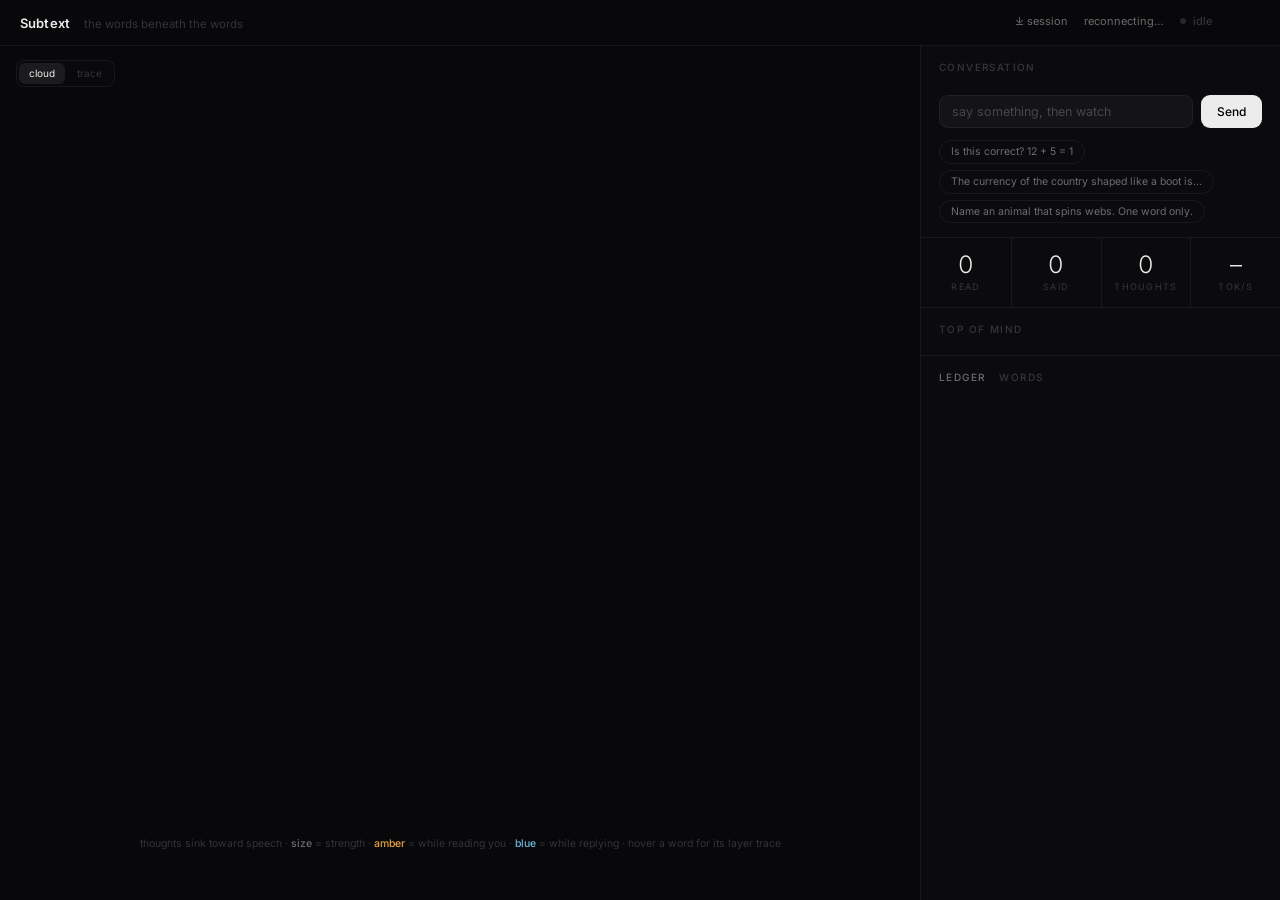
==== commit 6edc9a16: "feat: Per-word trace view" ====
--- a/index.html
+++ b/index.html
@@ -74,6 +74,43 @@
   .lg-row { cursor: pointer; }
   .lg-row:hover { background: rgba(255,255,255,.035); }
   .lg-row.cur { background: rgba(255,255,255,.09); }
+
+  /* view toggle (cloud / trace) */
+  #viewtoggle { position: absolute; top: 14px; left: 16px; z-index: 5; display: flex; gap: 2px;
+                background: rgba(11,11,14,.7); border: 1px solid var(--hair); border-radius: 8px;
+                padding: 2px; backdrop-filter: blur(12px); user-select: none; }
+  #viewtoggle .v { font-size: 10px; color: var(--faint); padding: 3px 10px; border-radius: 6px;
+                   cursor: pointer; transition: color .15s, background .15s; }
+  #viewtoggle .v:hover { color: var(--dim); }
+  #viewtoggle .v.on { color: var(--ink); background: rgba(255,255,255,.08); }
+
+  /* tabs on the ledger panel */
+  .cap.tabs { display: flex; gap: 14px; padding-bottom: 6px; }
+  .cap .tab { cursor: pointer; color: var(--faint); transition: color .15s; }
+  .cap .tab:hover { color: var(--dim); }
+  .cap .tab.on { color: var(--dim); }
+  #words-count { margin-left: 5px; opacity: .7; font-feature-settings: "tnum"; }
+
+  /* words statistics table */
+  #words { flex: 1; overflow-y: auto; padding: 0 0 10px; scrollbar-width: thin;
+           scrollbar-color: rgba(255,255,255,.10) transparent; }
+  .wd-hdr { display: flex; align-items: center; gap: 9px; padding: 2px 18px 5px;
+            font-size: 8.5px; letter-spacing: .1em; text-transform: uppercase; color: var(--faint);
+            position: sticky; top: 0; background: var(--panel); }
+  .wd-hdr .w, .wd-hdr .ly, .wd-hdr .ct { width: 104px; }
+  .wd-hdr .bar { flex: 1; } .wd-hdr .ly { width: 30px; text-align: right; }
+  .wd-hdr .ct { width: 24px; text-align: right; }
+  .wd-row { display: flex; align-items: center; gap: 9px; padding: 2.5px 18px; height: 22px;
+            cursor: pointer; }
+  .wd-row:hover { background: rgba(255,255,255,.04); }
+  .wd-row .w { font: italic 400 14px var(--serif); width: 104px; white-space: nowrap;
+               overflow: hidden; text-overflow: ellipsis; color: rgba(255,255,255,.85); }
+  .wd-row .bar { flex: 1; height: 2px; background: rgba(255,255,255,.05); border-radius: 1px; }
+  .wd-row .bar i { display: block; height: 100%; border-radius: 1px;
+                   background: rgba(255,255,255,.75); }
+  .wd-row .ly { font: 10px var(--mono); color: var(--faint); width: 30px; text-align: right; }
+  .wd-row .ct { font: 10px var(--mono); color: var(--dim); width: 24px; text-align: right;
+                font-feature-settings: "tnum"; }
 
   /* inspector */
   #inspect { position: absolute; top: 16px; left: 16px; width: 240px; display: none;
@@ -199,6 +236,10 @@
 <div id="main">
   <div id="stage">
     <canvas id="mind"></canvas>
+    <div id="viewtoggle">
+      <span class="v on" data-v="cloud" title="live thought cloud">cloud</span>
+      <span class="v" data-v="trace" title="one word's strength across layers × tokens">trace</span>
+    </div>
     <div id="inspect">
       <span class="x">✕</span>
       <h3 id="in-word">—</h3>
@@ -259,8 +300,12 @@
     </div>
 
     <div id="ledger-wrap">
-      <div class="cap">ledger</div>
+      <div class="cap tabs">
+        <span id="tab-ledger" class="tab on">ledger</span>
+        <span id="tab-words" class="tab">words<span id="words-count"></span></span>
+      </div>
       <div id="ledger"></div>
+      <div id="words" style="display:none"></div>
     </div>
   </div>
 </div>
@@ -395,6 +440,8 @@
 
 /* ---------------- field ---------------- */
 const MAX_VISIBLE = 10;
+let viewMode = "cloud";       // "cloud" | "trace" (layer × token view)
+let traceWord = null;         // the word the trace view follows
 const field = {
   thoughts: new Map(), pulses: [],
   dominant: { word: null, run: 0 }, lastCalligram: new Map(),
@@ -459,6 +506,7 @@
   },
 
   render(now) {
+    if (viewMode === "trace") { renderTrace(); return; }
     ctx.clearRect(0, 0, W, H);
 
     // rails — hairline guides with quiet labels
@@ -560,6 +608,64 @@
   },
 };
 
+/* ---------------- trace: layer × token heatmap (panel B) ----------------
+   For one word, draw its lens strength at every (layer, token): x = token
+   position (shares the scrubber axis), y = layer, brightness = strength.
+   Reveals a concept climbing the layers and rising/falling across the reply. */
+const TRACE_X0 = 60;
+function traceColW() { return (W - 24 - TRACE_X0) / Math.max(1, frames.length); }
+function renderTrace() {
+  ctx.clearRect(0, 0, W, H);
+  // rails + labels
+  ctx.font = `10px ${MONO}`; ctx.textAlign = "left"; ctx.textBaseline = "middle";
+  for (const r of RAILS) {
+    const y = railY(r.frac);
+    ctx.strokeStyle = "rgba(255,255,255,0.06)"; ctx.lineWidth = 1;
+    ctx.beginPath(); ctx.moveTo(52, y + .5); ctx.lineTo(W - 20, y + .5); ctx.stroke();
+    ctx.fillStyle = "rgba(255,255,255,0.22)"; ctx.fillText("L" + r.layer, 18, y);
+  }
+  const topY = RAILS.length ? railY(RAILS[0].frac) : 40;
+  const botY = RAILS.length ? railY(RAILS[RAILS.length - 1].frac) : H - 40;
+  if (RAILS.length) {
+    ctx.fillStyle = "rgba(255,255,255,0.26)"; ctx.font = `10px Inter, sans-serif`;
+    ctx.fillText("perception", 52, topY - 12); ctx.fillText("speech", 52, botY + 13);
+  }
+  const N = frames.length, word = traceWord;
+  ctx.textAlign = "left"; ctx.textBaseline = "alphabetic";
+  if (!N || !word) {
+    ctx.fillStyle = "rgba(255,255,255,.3)"; ctx.font = `13px Inter, sans-serif`;
+    ctx.fillText(N ? "open the “words” tab and click a word to trace it here"
+                   : "send a message, then switch to trace", TRACE_X0, (topY + botY) / 2);
+    return;
+  }
+  const colW = traceColW();
+  for (let i = 0; i < N; i++) {
+    const th = frames[i].thoughts.find(t => t.w === word);
+    if (!th) continue;
+    const acc = frames[i].phase === "reading" ? "232,161,60" : "108,184,224";
+    const x = TRACE_X0 + i * colW;
+    for (const [l, p] of (th.prof || [])) {
+      const v = strength(p);
+      if (v < 0.02) continue;
+      const y = railY(l / (nLayersG - 1));
+      ctx.fillStyle = `rgba(${acc},${(0.10 + 0.85 * v).toFixed(3)})`;
+      ctx.fillRect(x, y - 4, Math.max(1.5, colW * 0.86), 8);
+    }
+  }
+  // playhead at the scrubbed token
+  if (cursor >= 0) {
+    const px = TRACE_X0 + cursor * colW + colW / 2;
+    ctx.strokeStyle = "rgba(255,255,255,.45)"; ctx.lineWidth = 1;
+    ctx.beginPath(); ctx.moveTo(px, topY - 20); ctx.lineTo(px, botY + 20); ctx.stroke();
+  }
+  // word label
+  ctx.fillStyle = "rgba(255,255,255,.82)"; ctx.font = `italic 500 20px ${SERIF}`;
+  ctx.fillText(word, TRACE_X0, topY - 26);
+  const lw = ctx.measureText(word).width;
+  ctx.fillStyle = "rgba(255,255,255,.3)"; ctx.font = `10px ${MONO}`;
+  ctx.fillText(`strength across layers × ${N} tokens`, TRACE_X0 + lw + 14, topY - 27);
+}
+
 /* ---------------- pointer: hover + inspect ---------------- */
 const inspectEl = document.getElementById("inspect");
 const sparkEl = document.getElementById("in-spark");
@@ -575,13 +681,25 @@
   return best;
 }
 canvas.addEventListener("pointermove", e => {
+  if (viewMode === "trace") { canvas.style.cursor = frames.length ? "col-resize" : "default"; return; }
   field.hovered = hitTest(e.offsetX, e.offsetY);
   canvas.style.cursor = field.hovered ? "pointer" : "default";
 });
 canvas.addEventListener("click", e => {
+  if (viewMode === "trace") {
+    if (!frames.length) return;
+    const i = Math.round((e.offsetX - TRACE_X0 - traceColW() / 2) / traceColW());
+    pause(); following = false; seekTo(Math.max(0, Math.min(frames.length - 1, i))); setLiveState();
+    return;
+  }
   field.selected = hitTest(e.offsetX, e.offsetY);
   inspectEl.style.display = field.selected ? "block" : "none";
 });
+document.querySelectorAll("#viewtoggle .v").forEach(el => el.addEventListener("click", () => {
+  viewMode = el.dataset.v;
+  document.querySelectorAll("#viewtoggle .v").forEach(o => o.classList.toggle("on", o === el));
+  if (viewMode === "trace" && !traceWord && frames.length) traceWord = (computeWordStats()[0] || {}).word || null;
+}));
 document.querySelector("#inspect .x").onclick = () => {
   field.selected = null; inspectEl.style.display = "none";
 };
@@ -613,7 +731,69 @@
       send = document.getElementById("send"), phaseWrap = document.getElementById("phase"),
       phaseText = document.getElementById("phasetext"), conn = document.getElementById("conn"),
       ledger = document.getElementById("ledger"), tmRows = document.getElementById("tm-rows");
+const words = document.getElementById("words"), wordsCount = document.getElementById("words-count");
 const history = [];
+
+/* ---------------- cumulative word statistics (panel A) ---------------- */
+let panelMode = "ledger";
+function setPanel(mode) {
+  panelMode = mode;
+  document.getElementById("tab-ledger").classList.toggle("on", mode === "ledger");
+  document.getElementById("tab-words").classList.toggle("on", mode === "words");
+  ledger.style.display = mode === "ledger" ? "" : "none";
+  words.style.display = mode === "words" ? "" : "none";
+  if (mode === "words") renderWordsTable();
+}
+document.getElementById("tab-ledger").onclick = () => setPanel("ledger");
+document.getElementById("tab-words").onclick = () => setPanel("words");
+
+/* aggregate every distinct word across the whole response */
+function computeWordStats() {
+  const m = new Map();
+  for (let i = 0; i < frames.length; i++) {
+    for (const th of frames[i].thoughts) {
+      if (th.w.length < 3) continue;
+      let e = m.get(th.w);
+      if (!e) { e = { word: th.w, peak: 0, peakFrame: i, peakLayer: 0, count: 0, first: i, last: i }; m.set(th.w, e); }
+      e.count++; e.last = i;
+      const v = strength(th.p);
+      if (v > e.peak) {
+        e.peak = v; e.peakFrame = i;
+        let pl = -1, pp = -1;
+        for (const [l, p] of (th.prof || [])) if (p > pp) { pp = p; pl = l; }
+        e.peakLayer = pl >= 0 ? pl : Math.round(th.d * (nLayersG - 1));
+      }
+    }
+  }
+  // rank by presence (how many tokens the word was active) — peak strength
+  // saturates, so it's a poor sort key; count surfaces the real themes.
+  return [...m.values()].filter(e => e.peak >= 0.14)
+    .sort((a, b) => b.count - a.count || b.peak - a.peak);
+}
+function renderWordsTable() {
+  const rows = computeWordStats();
+  const maxCount = rows.reduce((m, e) => Math.max(m, e.count), 1);
+  words.innerHTML = "";
+  const hdr = document.createElement("div"); hdr.className = "wd-hdr";
+  hdr.innerHTML = "<span class='w'>word</span><span class='bar'>presence</span>"
+    + "<span class='ly'>peak L</span><span class='ct'>seen</span>";
+  words.appendChild(hdr);
+  for (const e of rows) {
+    const r = document.createElement("div"); r.className = "wd-row";
+    const w = document.createElement("span"); w.className = "w"; w.textContent = e.word;
+    const bar = document.createElement("span"); bar.className = "bar";
+    const fill = document.createElement("i"); fill.style.width = (100 * e.count / maxCount).toFixed(0) + "%";
+    bar.appendChild(fill);
+    const ly = document.createElement("span"); ly.className = "ly"; ly.textContent = "L" + e.peakLayer;
+    const ct = document.createElement("span"); ct.className = "ct"; ct.textContent = e.count;
+    r.append(w, bar, ly, ct);
+    r.title = `${e.word}: seen ${e.count}× (tok ${e.first + 1}–${e.last + 1}) · `
+      + `peak strength ${e.peak.toFixed(2)} at L${e.peakLayer}, token ${e.peakFrame + 1}`;
+    r.addEventListener("click", () => { pause(); following = false; traceWord = e.word; seekTo(e.peakFrame); selectWord(e.word); });
+    words.appendChild(r);
+  }
+  wordsCount.textContent = rows.length ? " " + rows.length : "";
+}
 let busy = false, botBody = null, userSpans = null, readPtr = 0;
 let nRead = 0, nSaid = 0, tpsWindow = [];
 
@@ -662,7 +842,7 @@
   for (const t of top) {
     const r = document.createElement("div"); r.className = "tm-row";
     const w = document.createElement("span"); w.className = "w"; w.textContent = t.word;
-    w.onclick = () => selectWord(t.word);
+    w.onclick = () => { traceWord = t.word; selectWord(t.word); };
     const bar = document.createElement("span"); bar.className = "bar";
     const fill = document.createElement("i"); fill.style.width = (t.s * 100).toFixed(0) + "%";
     bar.appendChild(fill);
@@ -671,6 +851,7 @@
     r.append(w, bar, d); tmRows.appendChild(r);
   }
   stat("s-thoughts", field.totalSeen);
+  if (panelMode === "words") renderWordsTable();
 }
 
 /* ---------------- timeline player ----------------
@@ -708,7 +889,7 @@
   field.thoughts.clear(); field.totalSeen = 0; field.pulses.length = 0;
   field.dominant = { word: null, run: 0 };
   field.selected = null; field.hovered = null; inspectEl.style.display = "none";
-  ledger.innerHTML = ""; tmRows.innerHTML = "";
+  ledger.innerHTML = ""; tmRows.innerHTML = ""; words.innerHTML = ""; traceWord = null;
   stat("s-read", 0); stat("s-said", 0); stat("s-thoughts", 0); stat("s-tps", "–");
   tScrub.max = 0; tScrub.value = 0; tRead.textContent = "tok 0 / 0";
   setPlayIcon(); setLiveState();
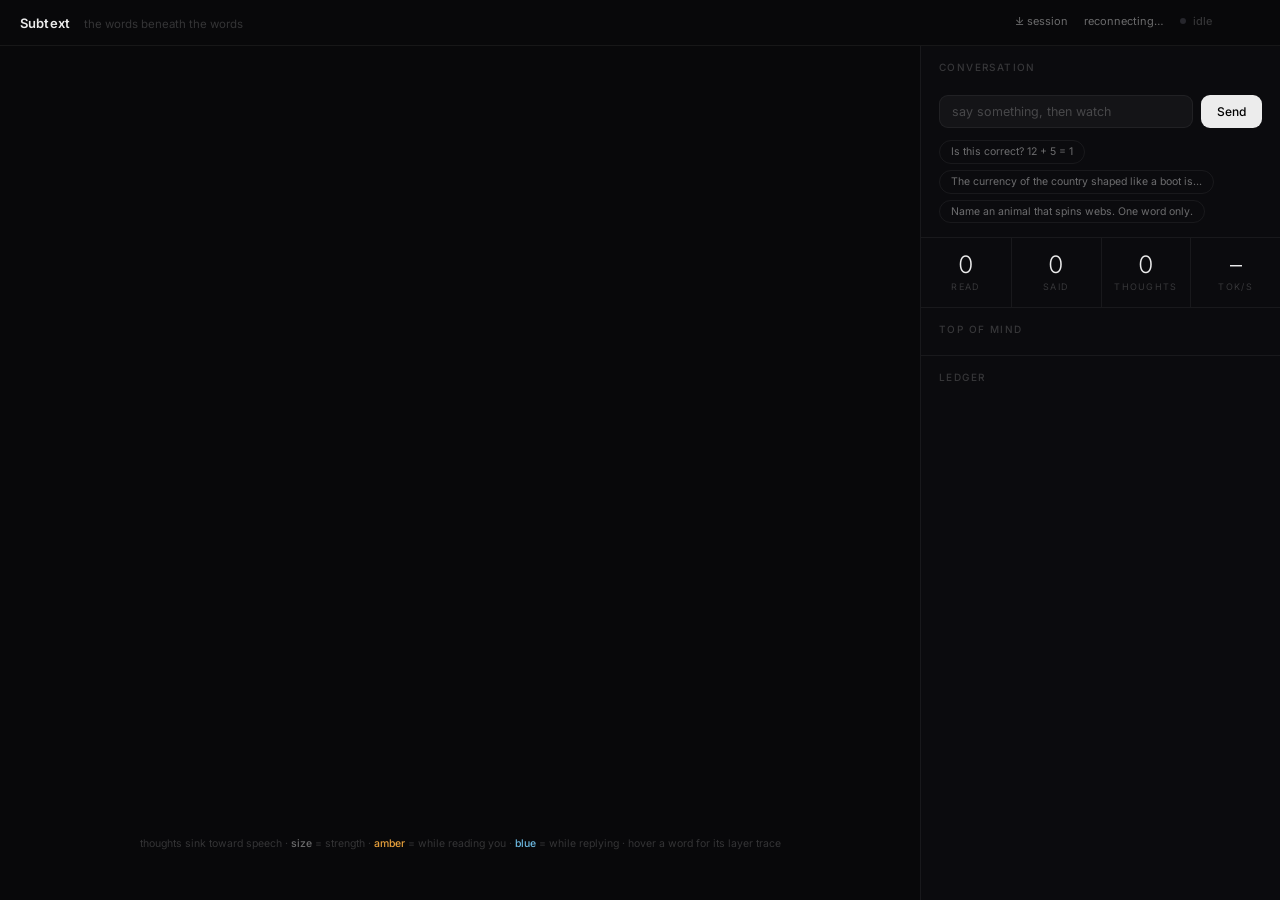
==== commit 26109804: "Merge pull request #4 from markdotdigital/feat/timeline feat: Scrubbable timeline" ====
--- a/index.html
+++ b/index.html
@@ -74,43 +74,6 @@
   .lg-row { cursor: pointer; }
   .lg-row:hover { background: rgba(255,255,255,.035); }
   .lg-row.cur { background: rgba(255,255,255,.09); }
-
-  /* view toggle (cloud / trace) */
-  #viewtoggle { position: absolute; top: 14px; left: 16px; z-index: 5; display: flex; gap: 2px;
-                background: rgba(11,11,14,.7); border: 1px solid var(--hair); border-radius: 8px;
-                padding: 2px; backdrop-filter: blur(12px); user-select: none; }
-  #viewtoggle .v { font-size: 10px; color: var(--faint); padding: 3px 10px; border-radius: 6px;
-                   cursor: pointer; transition: color .15s, background .15s; }
-  #viewtoggle .v:hover { color: var(--dim); }
-  #viewtoggle .v.on { color: var(--ink); background: rgba(255,255,255,.08); }
-
-  /* tabs on the ledger panel */
-  .cap.tabs { display: flex; gap: 14px; padding-bottom: 6px; }
-  .cap .tab { cursor: pointer; color: var(--faint); transition: color .15s; }
-  .cap .tab:hover { color: var(--dim); }
-  .cap .tab.on { color: var(--dim); }
-  #words-count { margin-left: 5px; opacity: .7; font-feature-settings: "tnum"; }
-
-  /* words statistics table */
-  #words { flex: 1; overflow-y: auto; padding: 0 0 10px; scrollbar-width: thin;
-           scrollbar-color: rgba(255,255,255,.10) transparent; }
-  .wd-hdr { display: flex; align-items: center; gap: 9px; padding: 2px 18px 5px;
-            font-size: 8.5px; letter-spacing: .1em; text-transform: uppercase; color: var(--faint);
-            position: sticky; top: 0; background: var(--panel); }
-  .wd-hdr .w, .wd-hdr .ly, .wd-hdr .ct { width: 104px; }
-  .wd-hdr .bar { flex: 1; } .wd-hdr .ly { width: 30px; text-align: right; }
-  .wd-hdr .ct { width: 24px; text-align: right; }
-  .wd-row { display: flex; align-items: center; gap: 9px; padding: 2.5px 18px; height: 22px;
-            cursor: pointer; }
-  .wd-row:hover { background: rgba(255,255,255,.04); }
-  .wd-row .w { font: italic 400 14px var(--serif); width: 104px; white-space: nowrap;
-               overflow: hidden; text-overflow: ellipsis; color: rgba(255,255,255,.85); }
-  .wd-row .bar { flex: 1; height: 2px; background: rgba(255,255,255,.05); border-radius: 1px; }
-  .wd-row .bar i { display: block; height: 100%; border-radius: 1px;
-                   background: rgba(255,255,255,.75); }
-  .wd-row .ly { font: 10px var(--mono); color: var(--faint); width: 30px; text-align: right; }
-  .wd-row .ct { font: 10px var(--mono); color: var(--dim); width: 24px; text-align: right;
-                font-feature-settings: "tnum"; }
 
   /* inspector */
   #inspect { position: absolute; top: 16px; left: 16px; width: 240px; display: none;
@@ -236,10 +199,6 @@
 <div id="main">
   <div id="stage">
     <canvas id="mind"></canvas>
-    <div id="viewtoggle">
-      <span class="v on" data-v="cloud" title="live thought cloud">cloud</span>
-      <span class="v" data-v="trace" title="one word's strength across layers × tokens">trace</span>
-    </div>
     <div id="inspect">
       <span class="x">✕</span>
       <h3 id="in-word">—</h3>
@@ -300,12 +259,8 @@
     </div>
 
     <div id="ledger-wrap">
-      <div class="cap tabs">
-        <span id="tab-ledger" class="tab on">ledger</span>
-        <span id="tab-words" class="tab">words<span id="words-count"></span></span>
-      </div>
+      <div class="cap">ledger</div>
       <div id="ledger"></div>
-      <div id="words" style="display:none"></div>
     </div>
   </div>
 </div>
@@ -440,8 +395,6 @@
 
 /* ---------------- field ---------------- */
 const MAX_VISIBLE = 10;
-let viewMode = "cloud";       // "cloud" | "trace" (layer × token view)
-let traceWord = null;         // the word the trace view follows
 const field = {
   thoughts: new Map(), pulses: [],
   dominant: { word: null, run: 0 }, lastCalligram: new Map(),
@@ -506,7 +459,6 @@
   },
 
   render(now) {
-    if (viewMode === "trace") { renderTrace(); return; }
     ctx.clearRect(0, 0, W, H);
 
     // rails — hairline guides with quiet labels
@@ -608,64 +560,6 @@
   },
 };
 
-/* ---------------- trace: layer × token heatmap (panel B) ----------------
-   For one word, draw its lens strength at every (layer, token): x = token
-   position (shares the scrubber axis), y = layer, brightness = strength.
-   Reveals a concept climbing the layers and rising/falling across the reply. */
-const TRACE_X0 = 60;
-function traceColW() { return (W - 24 - TRACE_X0) / Math.max(1, frames.length); }
-function renderTrace() {
-  ctx.clearRect(0, 0, W, H);
-  // rails + labels
-  ctx.font = `10px ${MONO}`; ctx.textAlign = "left"; ctx.textBaseline = "middle";
-  for (const r of RAILS) {
-    const y = railY(r.frac);
-    ctx.strokeStyle = "rgba(255,255,255,0.06)"; ctx.lineWidth = 1;
-    ctx.beginPath(); ctx.moveTo(52, y + .5); ctx.lineTo(W - 20, y + .5); ctx.stroke();
-    ctx.fillStyle = "rgba(255,255,255,0.22)"; ctx.fillText("L" + r.layer, 18, y);
-  }
-  const topY = RAILS.length ? railY(RAILS[0].frac) : 40;
-  const botY = RAILS.length ? railY(RAILS[RAILS.length - 1].frac) : H - 40;
-  if (RAILS.length) {
-    ctx.fillStyle = "rgba(255,255,255,0.26)"; ctx.font = `10px Inter, sans-serif`;
-    ctx.fillText("perception", 52, topY - 12); ctx.fillText("speech", 52, botY + 13);
-  }
-  const N = frames.length, word = traceWord;
-  ctx.textAlign = "left"; ctx.textBaseline = "alphabetic";
-  if (!N || !word) {
-    ctx.fillStyle = "rgba(255,255,255,.3)"; ctx.font = `13px Inter, sans-serif`;
-    ctx.fillText(N ? "open the “words” tab and click a word to trace it here"
-                   : "send a message, then switch to trace", TRACE_X0, (topY + botY) / 2);
-    return;
-  }
-  const colW = traceColW();
-  for (let i = 0; i < N; i++) {
-    const th = frames[i].thoughts.find(t => t.w === word);
-    if (!th) continue;
-    const acc = frames[i].phase === "reading" ? "232,161,60" : "108,184,224";
-    const x = TRACE_X0 + i * colW;
-    for (const [l, p] of (th.prof || [])) {
-      const v = strength(p);
-      if (v < 0.02) continue;
-      const y = railY(l / (nLayersG - 1));
-      ctx.fillStyle = `rgba(${acc},${(0.10 + 0.85 * v).toFixed(3)})`;
-      ctx.fillRect(x, y - 4, Math.max(1.5, colW * 0.86), 8);
-    }
-  }
-  // playhead at the scrubbed token
-  if (cursor >= 0) {
-    const px = TRACE_X0 + cursor * colW + colW / 2;
-    ctx.strokeStyle = "rgba(255,255,255,.45)"; ctx.lineWidth = 1;
-    ctx.beginPath(); ctx.moveTo(px, topY - 20); ctx.lineTo(px, botY + 20); ctx.stroke();
-  }
-  // word label
-  ctx.fillStyle = "rgba(255,255,255,.82)"; ctx.font = `italic 500 20px ${SERIF}`;
-  ctx.fillText(word, TRACE_X0, topY - 26);
-  const lw = ctx.measureText(word).width;
-  ctx.fillStyle = "rgba(255,255,255,.3)"; ctx.font = `10px ${MONO}`;
-  ctx.fillText(`strength across layers × ${N} tokens`, TRACE_X0 + lw + 14, topY - 27);
-}
-
 /* ---------------- pointer: hover + inspect ---------------- */
 const inspectEl = document.getElementById("inspect");
 const sparkEl = document.getElementById("in-spark");
@@ -681,25 +575,13 @@
   return best;
 }
 canvas.addEventListener("pointermove", e => {
-  if (viewMode === "trace") { canvas.style.cursor = frames.length ? "col-resize" : "default"; return; }
   field.hovered = hitTest(e.offsetX, e.offsetY);
   canvas.style.cursor = field.hovered ? "pointer" : "default";
 });
 canvas.addEventListener("click", e => {
-  if (viewMode === "trace") {
-    if (!frames.length) return;
-    const i = Math.round((e.offsetX - TRACE_X0 - traceColW() / 2) / traceColW());
-    pause(); following = false; seekTo(Math.max(0, Math.min(frames.length - 1, i))); setLiveState();
-    return;
-  }
   field.selected = hitTest(e.offsetX, e.offsetY);
   inspectEl.style.display = field.selected ? "block" : "none";
 });
-document.querySelectorAll("#viewtoggle .v").forEach(el => el.addEventListener("click", () => {
-  viewMode = el.dataset.v;
-  document.querySelectorAll("#viewtoggle .v").forEach(o => o.classList.toggle("on", o === el));
-  if (viewMode === "trace" && !traceWord && frames.length) traceWord = (computeWordStats()[0] || {}).word || null;
-}));
 document.querySelector("#inspect .x").onclick = () => {
   field.selected = null; inspectEl.style.display = "none";
 };
@@ -731,69 +613,7 @@
       send = document.getElementById("send"), phaseWrap = document.getElementById("phase"),
       phaseText = document.getElementById("phasetext"), conn = document.getElementById("conn"),
       ledger = document.getElementById("ledger"), tmRows = document.getElementById("tm-rows");
-const words = document.getElementById("words"), wordsCount = document.getElementById("words-count");
 const history = [];
-
-/* ---------------- cumulative word statistics (panel A) ---------------- */
-let panelMode = "ledger";
-function setPanel(mode) {
-  panelMode = mode;
-  document.getElementById("tab-ledger").classList.toggle("on", mode === "ledger");
-  document.getElementById("tab-words").classList.toggle("on", mode === "words");
-  ledger.style.display = mode === "ledger" ? "" : "none";
-  words.style.display = mode === "words" ? "" : "none";
-  if (mode === "words") renderWordsTable();
-}
-document.getElementById("tab-ledger").onclick = () => setPanel("ledger");
-document.getElementById("tab-words").onclick = () => setPanel("words");
-
-/* aggregate every distinct word across the whole response */
-function computeWordStats() {
-  const m = new Map();
-  for (let i = 0; i < frames.length; i++) {
-    for (const th of frames[i].thoughts) {
-      if (th.w.length < 3) continue;
-      let e = m.get(th.w);
-      if (!e) { e = { word: th.w, peak: 0, peakFrame: i, peakLayer: 0, count: 0, first: i, last: i }; m.set(th.w, e); }
-      e.count++; e.last = i;
-      const v = strength(th.p);
-      if (v > e.peak) {
-        e.peak = v; e.peakFrame = i;
-        let pl = -1, pp = -1;
-        for (const [l, p] of (th.prof || [])) if (p > pp) { pp = p; pl = l; }
-        e.peakLayer = pl >= 0 ? pl : Math.round(th.d * (nLayersG - 1));
-      }
-    }
-  }
-  // rank by presence (how many tokens the word was active) — peak strength
-  // saturates, so it's a poor sort key; count surfaces the real themes.
-  return [...m.values()].filter(e => e.peak >= 0.14)
-    .sort((a, b) => b.count - a.count || b.peak - a.peak);
-}
-function renderWordsTable() {
-  const rows = computeWordStats();
-  const maxCount = rows.reduce((m, e) => Math.max(m, e.count), 1);
-  words.innerHTML = "";
-  const hdr = document.createElement("div"); hdr.className = "wd-hdr";
-  hdr.innerHTML = "<span class='w'>word</span><span class='bar'>presence</span>"
-    + "<span class='ly'>peak L</span><span class='ct'>seen</span>";
-  words.appendChild(hdr);
-  for (const e of rows) {
-    const r = document.createElement("div"); r.className = "wd-row";
-    const w = document.createElement("span"); w.className = "w"; w.textContent = e.word;
-    const bar = document.createElement("span"); bar.className = "bar";
-    const fill = document.createElement("i"); fill.style.width = (100 * e.count / maxCount).toFixed(0) + "%";
-    bar.appendChild(fill);
-    const ly = document.createElement("span"); ly.className = "ly"; ly.textContent = "L" + e.peakLayer;
-    const ct = document.createElement("span"); ct.className = "ct"; ct.textContent = e.count;
-    r.append(w, bar, ly, ct);
-    r.title = `${e.word}: seen ${e.count}× (tok ${e.first + 1}–${e.last + 1}) · `
-      + `peak strength ${e.peak.toFixed(2)} at L${e.peakLayer}, token ${e.peakFrame + 1}`;
-    r.addEventListener("click", () => { pause(); following = false; traceWord = e.word; seekTo(e.peakFrame); selectWord(e.word); });
-    words.appendChild(r);
-  }
-  wordsCount.textContent = rows.length ? " " + rows.length : "";
-}
 let busy = false, botBody = null, userSpans = null, readPtr = 0;
 let nRead = 0, nSaid = 0, tpsWindow = [];
 
@@ -842,7 +662,7 @@
   for (const t of top) {
     const r = document.createElement("div"); r.className = "tm-row";
     const w = document.createElement("span"); w.className = "w"; w.textContent = t.word;
-    w.onclick = () => { traceWord = t.word; selectWord(t.word); };
+    w.onclick = () => selectWord(t.word);
     const bar = document.createElement("span"); bar.className = "bar";
     const fill = document.createElement("i"); fill.style.width = (t.s * 100).toFixed(0) + "%";
     bar.appendChild(fill);
@@ -851,7 +671,6 @@
     r.append(w, bar, d); tmRows.appendChild(r);
   }
   stat("s-thoughts", field.totalSeen);
-  if (panelMode === "words") renderWordsTable();
 }
 
 /* ---------------- timeline player ----------------
@@ -889,7 +708,7 @@
   field.thoughts.clear(); field.totalSeen = 0; field.pulses.length = 0;
   field.dominant = { word: null, run: 0 };
   field.selected = null; field.hovered = null; inspectEl.style.display = "none";
-  ledger.innerHTML = ""; tmRows.innerHTML = ""; words.innerHTML = ""; traceWord = null;
+  ledger.innerHTML = ""; tmRows.innerHTML = "";
   stat("s-read", 0); stat("s-said", 0); stat("s-thoughts", 0); stat("s-tps", "–");
   tScrub.max = 0; tScrub.value = 0; tRead.textContent = "tok 0 / 0";
   setPlayIcon(); setLiveState();
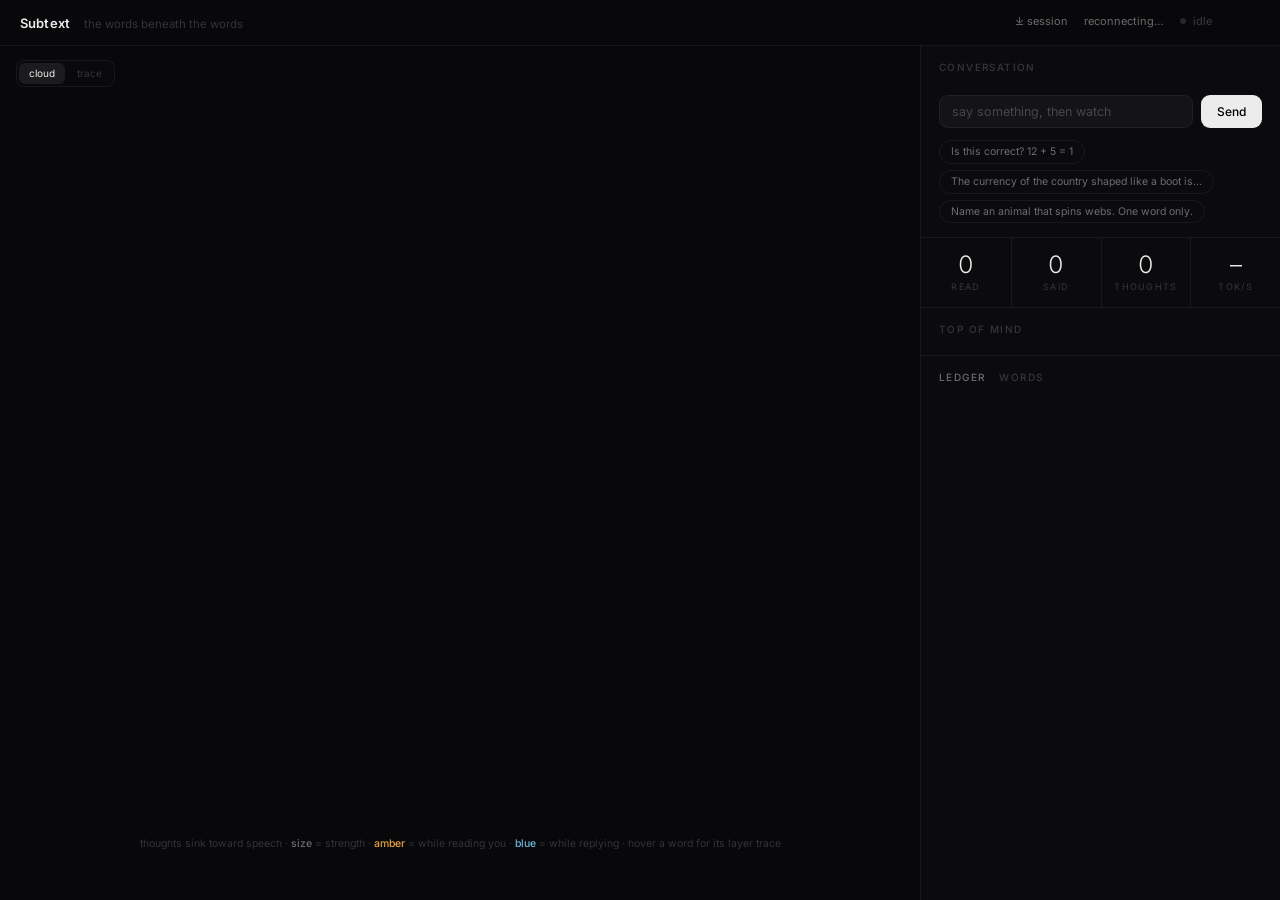
==== commit 53503e3e: "Merge pull request #5 from markdotdigital/feat/trace-view feat: Per-word trace view" ====
--- a/index.html
+++ b/index.html
@@ -74,6 +74,43 @@
   .lg-row { cursor: pointer; }
   .lg-row:hover { background: rgba(255,255,255,.035); }
   .lg-row.cur { background: rgba(255,255,255,.09); }
+
+  /* view toggle (cloud / trace) */
+  #viewtoggle { position: absolute; top: 14px; left: 16px; z-index: 5; display: flex; gap: 2px;
+                background: rgba(11,11,14,.7); border: 1px solid var(--hair); border-radius: 8px;
+                padding: 2px; backdrop-filter: blur(12px); user-select: none; }
+  #viewtoggle .v { font-size: 10px; color: var(--faint); padding: 3px 10px; border-radius: 6px;
+                   cursor: pointer; transition: color .15s, background .15s; }
+  #viewtoggle .v:hover { color: var(--dim); }
+  #viewtoggle .v.on { color: var(--ink); background: rgba(255,255,255,.08); }
+
+  /* tabs on the ledger panel */
+  .cap.tabs { display: flex; gap: 14px; padding-bottom: 6px; }
+  .cap .tab { cursor: pointer; color: var(--faint); transition: color .15s; }
+  .cap .tab:hover { color: var(--dim); }
+  .cap .tab.on { color: var(--dim); }
+  #words-count { margin-left: 5px; opacity: .7; font-feature-settings: "tnum"; }
+
+  /* words statistics table */
+  #words { flex: 1; overflow-y: auto; padding: 0 0 10px; scrollbar-width: thin;
+           scrollbar-color: rgba(255,255,255,.10) transparent; }
+  .wd-hdr { display: flex; align-items: center; gap: 9px; padding: 2px 18px 5px;
+            font-size: 8.5px; letter-spacing: .1em; text-transform: uppercase; color: var(--faint);
+            position: sticky; top: 0; background: var(--panel); }
+  .wd-hdr .w, .wd-hdr .ly, .wd-hdr .ct { width: 104px; }
+  .wd-hdr .bar { flex: 1; } .wd-hdr .ly { width: 30px; text-align: right; }
+  .wd-hdr .ct { width: 24px; text-align: right; }
+  .wd-row { display: flex; align-items: center; gap: 9px; padding: 2.5px 18px; height: 22px;
+            cursor: pointer; }
+  .wd-row:hover { background: rgba(255,255,255,.04); }
+  .wd-row .w { font: italic 400 14px var(--serif); width: 104px; white-space: nowrap;
+               overflow: hidden; text-overflow: ellipsis; color: rgba(255,255,255,.85); }
+  .wd-row .bar { flex: 1; height: 2px; background: rgba(255,255,255,.05); border-radius: 1px; }
+  .wd-row .bar i { display: block; height: 100%; border-radius: 1px;
+                   background: rgba(255,255,255,.75); }
+  .wd-row .ly { font: 10px var(--mono); color: var(--faint); width: 30px; text-align: right; }
+  .wd-row .ct { font: 10px var(--mono); color: var(--dim); width: 24px; text-align: right;
+                font-feature-settings: "tnum"; }
 
   /* inspector */
   #inspect { position: absolute; top: 16px; left: 16px; width: 240px; display: none;
@@ -199,6 +236,10 @@
 <div id="main">
   <div id="stage">
     <canvas id="mind"></canvas>
+    <div id="viewtoggle">
+      <span class="v on" data-v="cloud" title="live thought cloud">cloud</span>
+      <span class="v" data-v="trace" title="one word's strength across layers × tokens">trace</span>
+    </div>
     <div id="inspect">
       <span class="x">✕</span>
       <h3 id="in-word">—</h3>
@@ -259,8 +300,12 @@
     </div>
 
     <div id="ledger-wrap">
-      <div class="cap">ledger</div>
+      <div class="cap tabs">
+        <span id="tab-ledger" class="tab on">ledger</span>
+        <span id="tab-words" class="tab">words<span id="words-count"></span></span>
+      </div>
       <div id="ledger"></div>
+      <div id="words" style="display:none"></div>
     </div>
   </div>
 </div>
@@ -395,6 +440,8 @@
 
 /* ---------------- field ---------------- */
 const MAX_VISIBLE = 10;
+let viewMode = "cloud";       // "cloud" | "trace" (layer × token view)
+let traceWord = null;         // the word the trace view follows
 const field = {
   thoughts: new Map(), pulses: [],
   dominant: { word: null, run: 0 }, lastCalligram: new Map(),
@@ -459,6 +506,7 @@
   },
 
   render(now) {
+    if (viewMode === "trace") { renderTrace(); return; }
     ctx.clearRect(0, 0, W, H);
 
     // rails — hairline guides with quiet labels
@@ -560,6 +608,64 @@
   },
 };
 
+/* ---------------- trace: layer × token heatmap (panel B) ----------------
+   For one word, draw its lens strength at every (layer, token): x = token
+   position (shares the scrubber axis), y = layer, brightness = strength.
+   Reveals a concept climbing the layers and rising/falling across the reply. */
+const TRACE_X0 = 60;
+function traceColW() { return (W - 24 - TRACE_X0) / Math.max(1, frames.length); }
+function renderTrace() {
+  ctx.clearRect(0, 0, W, H);
+  // rails + labels
+  ctx.font = `10px ${MONO}`; ctx.textAlign = "left"; ctx.textBaseline = "middle";
+  for (const r of RAILS) {
+    const y = railY(r.frac);
+    ctx.strokeStyle = "rgba(255,255,255,0.06)"; ctx.lineWidth = 1;
+    ctx.beginPath(); ctx.moveTo(52, y + .5); ctx.lineTo(W - 20, y + .5); ctx.stroke();
+    ctx.fillStyle = "rgba(255,255,255,0.22)"; ctx.fillText("L" + r.layer, 18, y);
+  }
+  const topY = RAILS.length ? railY(RAILS[0].frac) : 40;
+  const botY = RAILS.length ? railY(RAILS[RAILS.length - 1].frac) : H - 40;
+  if (RAILS.length) {
+    ctx.fillStyle = "rgba(255,255,255,0.26)"; ctx.font = `10px Inter, sans-serif`;
+    ctx.fillText("perception", 52, topY - 12); ctx.fillText("speech", 52, botY + 13);
+  }
+  const N = frames.length, word = traceWord;
+  ctx.textAlign = "left"; ctx.textBaseline = "alphabetic";
+  if (!N || !word) {
+    ctx.fillStyle = "rgba(255,255,255,.3)"; ctx.font = `13px Inter, sans-serif`;
+    ctx.fillText(N ? "open the “words” tab and click a word to trace it here"
+                   : "send a message, then switch to trace", TRACE_X0, (topY + botY) / 2);
+    return;
+  }
+  const colW = traceColW();
+  for (let i = 0; i < N; i++) {
+    const th = frames[i].thoughts.find(t => t.w === word);
+    if (!th) continue;
+    const acc = frames[i].phase === "reading" ? "232,161,60" : "108,184,224";
+    const x = TRACE_X0 + i * colW;
+    for (const [l, p] of (th.prof || [])) {
+      const v = strength(p);
+      if (v < 0.02) continue;
+      const y = railY(l / (nLayersG - 1));
+      ctx.fillStyle = `rgba(${acc},${(0.10 + 0.85 * v).toFixed(3)})`;
+      ctx.fillRect(x, y - 4, Math.max(1.5, colW * 0.86), 8);
+    }
+  }
+  // playhead at the scrubbed token
+  if (cursor >= 0) {
+    const px = TRACE_X0 + cursor * colW + colW / 2;
+    ctx.strokeStyle = "rgba(255,255,255,.45)"; ctx.lineWidth = 1;
+    ctx.beginPath(); ctx.moveTo(px, topY - 20); ctx.lineTo(px, botY + 20); ctx.stroke();
+  }
+  // word label
+  ctx.fillStyle = "rgba(255,255,255,.82)"; ctx.font = `italic 500 20px ${SERIF}`;
+  ctx.fillText(word, TRACE_X0, topY - 26);
+  const lw = ctx.measureText(word).width;
+  ctx.fillStyle = "rgba(255,255,255,.3)"; ctx.font = `10px ${MONO}`;
+  ctx.fillText(`strength across layers × ${N} tokens`, TRACE_X0 + lw + 14, topY - 27);
+}
+
 /* ---------------- pointer: hover + inspect ---------------- */
 const inspectEl = document.getElementById("inspect");
 const sparkEl = document.getElementById("in-spark");
@@ -575,13 +681,25 @@
   return best;
 }
 canvas.addEventListener("pointermove", e => {
+  if (viewMode === "trace") { canvas.style.cursor = frames.length ? "col-resize" : "default"; return; }
   field.hovered = hitTest(e.offsetX, e.offsetY);
   canvas.style.cursor = field.hovered ? "pointer" : "default";
 });
 canvas.addEventListener("click", e => {
+  if (viewMode === "trace") {
+    if (!frames.length) return;
+    const i = Math.round((e.offsetX - TRACE_X0 - traceColW() / 2) / traceColW());
+    pause(); following = false; seekTo(Math.max(0, Math.min(frames.length - 1, i))); setLiveState();
+    return;
+  }
   field.selected = hitTest(e.offsetX, e.offsetY);
   inspectEl.style.display = field.selected ? "block" : "none";
 });
+document.querySelectorAll("#viewtoggle .v").forEach(el => el.addEventListener("click", () => {
+  viewMode = el.dataset.v;
+  document.querySelectorAll("#viewtoggle .v").forEach(o => o.classList.toggle("on", o === el));
+  if (viewMode === "trace" && !traceWord && frames.length) traceWord = (computeWordStats()[0] || {}).word || null;
+}));
 document.querySelector("#inspect .x").onclick = () => {
   field.selected = null; inspectEl.style.display = "none";
 };
@@ -613,7 +731,69 @@
       send = document.getElementById("send"), phaseWrap = document.getElementById("phase"),
       phaseText = document.getElementById("phasetext"), conn = document.getElementById("conn"),
       ledger = document.getElementById("ledger"), tmRows = document.getElementById("tm-rows");
+const words = document.getElementById("words"), wordsCount = document.getElementById("words-count");
 const history = [];
+
+/* ---------------- cumulative word statistics (panel A) ---------------- */
+let panelMode = "ledger";
+function setPanel(mode) {
+  panelMode = mode;
+  document.getElementById("tab-ledger").classList.toggle("on", mode === "ledger");
+  document.getElementById("tab-words").classList.toggle("on", mode === "words");
+  ledger.style.display = mode === "ledger" ? "" : "none";
+  words.style.display = mode === "words" ? "" : "none";
+  if (mode === "words") renderWordsTable();
+}
+document.getElementById("tab-ledger").onclick = () => setPanel("ledger");
+document.getElementById("tab-words").onclick = () => setPanel("words");
+
+/* aggregate every distinct word across the whole response */
+function computeWordStats() {
+  const m = new Map();
+  for (let i = 0; i < frames.length; i++) {
+    for (const th of frames[i].thoughts) {
+      if (th.w.length < 3) continue;
+      let e = m.get(th.w);
+      if (!e) { e = { word: th.w, peak: 0, peakFrame: i, peakLayer: 0, count: 0, first: i, last: i }; m.set(th.w, e); }
+      e.count++; e.last = i;
+      const v = strength(th.p);
+      if (v > e.peak) {
+        e.peak = v; e.peakFrame = i;
+        let pl = -1, pp = -1;
+        for (const [l, p] of (th.prof || [])) if (p > pp) { pp = p; pl = l; }
+        e.peakLayer = pl >= 0 ? pl : Math.round(th.d * (nLayersG - 1));
+      }
+    }
+  }
+  // rank by presence (how many tokens the word was active) — peak strength
+  // saturates, so it's a poor sort key; count surfaces the real themes.
+  return [...m.values()].filter(e => e.peak >= 0.14)
+    .sort((a, b) => b.count - a.count || b.peak - a.peak);
+}
+function renderWordsTable() {
+  const rows = computeWordStats();
+  const maxCount = rows.reduce((m, e) => Math.max(m, e.count), 1);
+  words.innerHTML = "";
+  const hdr = document.createElement("div"); hdr.className = "wd-hdr";
+  hdr.innerHTML = "<span class='w'>word</span><span class='bar'>presence</span>"
+    + "<span class='ly'>peak L</span><span class='ct'>seen</span>";
+  words.appendChild(hdr);
+  for (const e of rows) {
+    const r = document.createElement("div"); r.className = "wd-row";
+    const w = document.createElement("span"); w.className = "w"; w.textContent = e.word;
+    const bar = document.createElement("span"); bar.className = "bar";
+    const fill = document.createElement("i"); fill.style.width = (100 * e.count / maxCount).toFixed(0) + "%";
+    bar.appendChild(fill);
+    const ly = document.createElement("span"); ly.className = "ly"; ly.textContent = "L" + e.peakLayer;
+    const ct = document.createElement("span"); ct.className = "ct"; ct.textContent = e.count;
+    r.append(w, bar, ly, ct);
+    r.title = `${e.word}: seen ${e.count}× (tok ${e.first + 1}–${e.last + 1}) · `
+      + `peak strength ${e.peak.toFixed(2)} at L${e.peakLayer}, token ${e.peakFrame + 1}`;
+    r.addEventListener("click", () => { pause(); following = false; traceWord = e.word; seekTo(e.peakFrame); selectWord(e.word); });
+    words.appendChild(r);
+  }
+  wordsCount.textContent = rows.length ? " " + rows.length : "";
+}
 let busy = false, botBody = null, userSpans = null, readPtr = 0;
 let nRead = 0, nSaid = 0, tpsWindow = [];
 
@@ -662,7 +842,7 @@
   for (const t of top) {
     const r = document.createElement("div"); r.className = "tm-row";
     const w = document.createElement("span"); w.className = "w"; w.textContent = t.word;
-    w.onclick = () => selectWord(t.word);
+    w.onclick = () => { traceWord = t.word; selectWord(t.word); };
     const bar = document.createElement("span"); bar.className = "bar";
     const fill = document.createElement("i"); fill.style.width = (t.s * 100).toFixed(0) + "%";
     bar.appendChild(fill);
@@ -671,6 +851,7 @@
     r.append(w, bar, d); tmRows.appendChild(r);
   }
   stat("s-thoughts", field.totalSeen);
+  if (panelMode === "words") renderWordsTable();
 }
 
 /* ---------------- timeline player ----------------
@@ -708,7 +889,7 @@
   field.thoughts.clear(); field.totalSeen = 0; field.pulses.length = 0;
   field.dominant = { word: null, run: 0 };
   field.selected = null; field.hovered = null; inspectEl.style.display = "none";
-  ledger.innerHTML = ""; tmRows.innerHTML = "";
+  ledger.innerHTML = ""; tmRows.innerHTML = ""; words.innerHTML = ""; traceWord = null;
   stat("s-read", 0); stat("s-said", 0); stat("s-thoughts", 0); stat("s-tps", "–");
   tScrub.max = 0; tScrub.value = 0; tRead.textContent = "tok 0 / 0";
   setPlayIcon(); setLiveState();
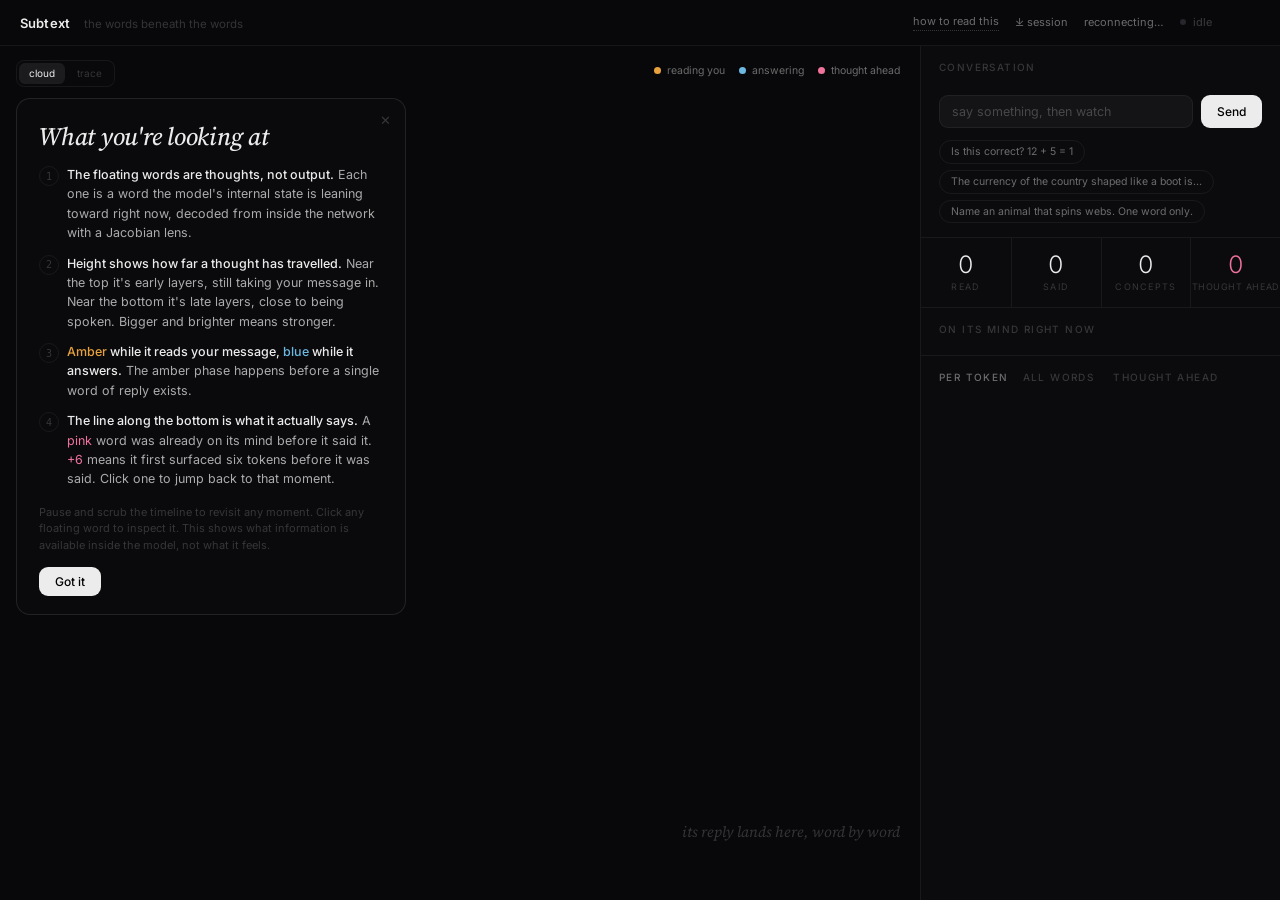
==== commit e481ed3f: "Merge ba96f6c3cc1ca5bcedee2410479ade234f8f055f into eb9207c409c4baabe32881c5050d624abdeca607" ====
--- a/index.html
+++ b/index.html
@@ -6,12 +6,12 @@
 <meta name="viewport" content="width=device-width, initial-scale=1">
 <link rel="preconnect" href="https://fonts.googleapis.com">
 <link rel="preconnect" href="https://fonts.gstatic.com" crossorigin>
-<link href="https://fonts.googleapis.com/css2?family=Inter:wght@300;400;500;600&family=Source+Serif+4:ital,opsz,wght@1,8..60,400;1,8..60,500&display=swap" rel="stylesheet">
+<link href="https://fonts.googleapis.com/css2?family=Inter:wght@300;400;500;600&family=Source+Serif+4:ital,opsz,wght@0,8..60,400;1,8..60,400;1,8..60,500&display=swap" rel="stylesheet">
 <style>
   :root {
     --bg: #08080a; --panel: #0b0b0e; --hair: rgba(255,255,255,.06);
     --ink: rgba(255,255,255,.92); --dim: rgba(255,255,255,.40); --faint: rgba(255,255,255,.18);
-    --read: #e8a13c; --think: #6cb8e0;
+    --read: #e8a13c; --think: #6cb8e0; --ahead: #f0739c;
     --sans: "Inter", "Segoe UI", system-ui, sans-serif;
     --mono: "Cascadia Code", "Consolas", monospace;
     --serif: "Source Serif 4", Georgia, serif;
@@ -43,9 +43,55 @@
   #main { flex: 1; display: flex; min-height: 0; }
   #stage { position: relative; flex: 1; min-width: 0; }
   #mind { position: absolute; inset: 0; }
-  #foot { position: absolute; left: 0; right: 0; bottom: 48px; text-align: center;
-          font-size: 10.5px; color: var(--faint); user-select: none; pointer-events: none; }
-  #foot b { color: var(--dim); font-weight: 500; }
+  /* legend: the three colours, always in view */
+  #legend { position: absolute; top: 17px; right: 20px; z-index: 3; display: flex; gap: 14px;
+            font-size: 10.5px; color: var(--dim); user-select: none; pointer-events: none; }
+  #legend span { display: flex; align-items: center; gap: 6px; }
+  #legend i { width: 7px; height: 7px; border-radius: 50%; }
+
+  /* speech line: what the model actually says, where the thoughts land */
+  #speech { position: absolute; left: 52px; right: 20px; bottom: 50px; height: 36px; z-index: 3;
+            display: flex; justify-content: flex-end; align-items: flex-end; overflow: hidden;
+            -webkit-mask-image: linear-gradient(to right, transparent, #000 22%);
+            mask-image: linear-gradient(to right, transparent, #000 22%); }
+  #speech-line { white-space: pre; font: 400 22px var(--serif); color: rgba(255,255,255,.88);
+                 line-height: 36px; }
+  #speech-line:empty::before { content: "its reply lands here, word by word";
+                 font-style: italic; font-size: 15px; color: var(--faint); }
+  #speech-line .cur { color: var(--dim); }
+  .ahead { color: var(--ahead); cursor: pointer; border-bottom: 1px solid color-mix(in srgb, var(--ahead) 55%, transparent); }
+  .ahead sup { font: 600 9.5px var(--sans); margin-left: 2px; vertical-align: 9px; opacity: .85; }
+  .ahead.incoming { color: transparent; border-color: transparent; }
+  .ahead.incoming sup { opacity: 0; }
+  .ahead.landed { animation: land .9s ease-out; }
+  @keyframes land {
+    0% { text-shadow: 0 0 18px var(--ahead); }
+    100% { text-shadow: 0 0 0 transparent; }
+  }
+
+  /* guide: plain-language explanation, opens on first visit */
+  #help { cursor: pointer; color: var(--dim); border-bottom: 1px dotted var(--faint); }
+  #help:hover { color: var(--ink); }
+  #guide { position: absolute; top: 52px; left: 16px; width: 390px; z-index: 7;
+           background: rgba(11,11,14,.94); border: 1px solid rgba(255,255,255,.1); border-radius: 14px;
+           padding: 20px 22px 18px; backdrop-filter: blur(18px);
+           animation: rise .35s ease-out; }
+  #guide.hidden { display: none; }
+  @keyframes rise { from { opacity: 0; transform: translateY(8px); } }
+  #guide h2 { font: italic 500 25px var(--serif); margin-bottom: 12px; letter-spacing: -.01em; }
+  #guide ol { list-style: none; padding: 0; counter-reset: g; }
+  #guide li { counter-increment: g; position: relative; padding: 0 0 11px 28px;
+              font-size: 12.5px; line-height: 1.55; color: rgba(255,255,255,.66); }
+  #guide li::before { content: counter(g); position: absolute; left: 0; top: 1px;
+              font: 500 10px var(--mono); color: var(--faint); width: 18px; height: 18px;
+              border: 1px solid var(--hair); border-radius: 50%; display: grid; place-items: center; }
+  #guide li b { color: var(--ink); font-weight: 500; }
+  #guide .rd { color: var(--read); } #guide .th { color: var(--think); } #guide .ah { color: var(--ahead); }
+  #guide .fine { font-size: 11px; color: var(--faint); line-height: 1.5; margin: 4px 0 14px; }
+  #guide button { border: 0; border-radius: 9px; padding: 7px 16px; cursor: pointer;
+                  background: rgba(255,255,255,.92); color: #000; font: 500 12px var(--sans); }
+  #guide .x { position: absolute; top: 12px; right: 14px; cursor: pointer; color: var(--faint); }
+  #guide .x:hover { color: var(--ink); }
 
   /* transport / scrubber */
   #transport { position: absolute; left: 0; right: 0; bottom: 0; height: 42px; z-index: 6;
@@ -113,7 +159,7 @@
                 font-feature-settings: "tnum"; }
 
   /* inspector */
-  #inspect { position: absolute; top: 16px; left: 16px; width: 240px; display: none;
+  #inspect { position: absolute; top: 52px; left: 16px; width: 240px; display: none;
              background: rgba(11,11,14,.88); border: 1px solid var(--hair); border-radius: 12px;
              padding: 14px 16px 12px; backdrop-filter: blur(18px); z-index: 4; }
   #inspect h3 { font: italic 500 21px var(--serif); margin-bottom: 8px; }
@@ -170,6 +216,23 @@
               color: var(--ink); letter-spacing: -.01em; }
   #stats .l { font-size: 9px; letter-spacing: .14em; text-transform: uppercase;
               color: var(--faint); margin-top: 1px; }
+  #stats .cell.ah { cursor: pointer; }
+  #stats .cell.ah .n { color: var(--ahead); }
+  #stats .cell.ah .l { letter-spacing: .06em; white-space: nowrap; }
+
+  /* thought-ahead list */
+  #aheadlist { flex: 1; overflow-y: auto; padding: 0 0 10px; scrollbar-width: thin;
+               scrollbar-color: rgba(255,255,255,.10) transparent; }
+  #aheadlist .empty { padding: 4px 18px; font-size: 11.5px; line-height: 1.55; color: var(--faint); }
+  .ah-row { display: flex; align-items: center; gap: 9px; padding: 2.5px 18px; height: 24px; cursor: pointer; }
+  .ah-row:hover { background: rgba(255,255,255,.04); }
+  .ah-row .w { font: italic 400 15px var(--serif); width: 110px; white-space: nowrap;
+               overflow: hidden; text-overflow: ellipsis; color: var(--ahead); }
+  .ah-row .bar { flex: 1; height: 2px; background: rgba(255,255,255,.05); border-radius: 1px; }
+  .ah-row .bar i { display: block; height: 100%; border-radius: 1px; background: var(--ahead); opacity: .7; }
+  .ah-row .ld { font: 10px var(--mono); color: var(--dim); width: 64px; text-align: right;
+                font-feature-settings: "tnum"; }
+  .ah-row .ph { width: 6px; height: 6px; border-radius: 50%; flex: none; }
 
   /* top of mind */
   #topmind { border-bottom: 1px solid var(--hair); padding-bottom: 10px; }
@@ -206,10 +269,14 @@
   /* ---------- mobile: stack canvas above a scrolling console ---------- */
   @media (max-width: 760px) {
     #hdr { padding: 12px 14px 0; gap: 10px; }
-    #hdr .sub, #export { display: none; }
+    #hdr .sub, #export, #conn { display: none; }
+    #help { white-space: nowrap; }
     #main { flex-direction: column; }
     #stage { flex: none; height: 46dvh; }
-    #foot { display: none; }
+    #legend { display: none; }
+    #speech { left: 16px; right: 12px; bottom: 46px; height: 28px; }
+    #speech-line { font-size: 17px; line-height: 28px; }
+    #guide { top: 48px; left: 12px; right: 12px; width: auto; max-height: calc(100% - 60px); overflow-y: auto; }
     #console { width: 100%; flex: 1; min-height: 0; overflow-y: auto;
                border-left: 0; border-top: 1px solid var(--line, rgba(255,255,255,.07)); }
     #chat { max-height: none; }
@@ -227,6 +294,7 @@
   <span class="mark">Subtext</span>
   <span class="sub">the words beneath the words</span>
   <div class="right">
+    <span id="help">how to read this</span>
     <span id="export" style="cursor:pointer" title="download this session as a replay file">⤓ session</span>
     <span id="conn">connecting…</span>
     <div id="phase"><span class="dot"></span><span id="phasetext">idle</span></div>
@@ -249,10 +317,34 @@
       <div class="kv"><span>frames</span><b id="in-frames">—</b></div>
       <canvas id="in-spark" width="208" height="44"></canvas>
     </div>
-    <div id="foot">
-      thoughts sink toward speech · <b>size</b> = strength ·
-      <b style="color:var(--read)">amber</b> = while reading you ·
-      <b style="color:var(--think)">blue</b> = while replying · hover a word for its layer trace
+    <div id="legend">
+      <span><i style="background:var(--read)"></i>reading you</span>
+      <span><i style="background:var(--think)"></i>answering</span>
+      <span><i style="background:var(--ahead)"></i>thought ahead</span>
+    </div>
+    <div id="speech" title="what the model actually says"><div id="speech-line"></div></div>
+    <div id="guide" class="hidden">
+      <span class="x" title="close">✕</span>
+      <h2>What you're looking at</h2>
+      <ol>
+        <li><b>The floating words are thoughts, not output.</b> Each one is a word the
+          model's internal state is leaning toward right now, decoded from inside the
+          network with a Jacobian lens.</li>
+        <li><b>Height shows how far a thought has travelled.</b> Near the top it's early
+          layers, still taking your message in. Near the bottom it's late layers, close
+          to being spoken. Bigger and brighter means stronger.</li>
+        <li><b><span class="rd">Amber</span> while it reads your message,
+          <span class="th">blue</span> while it answers.</b> The amber phase happens
+          before a single word of reply exists.</li>
+        <li><b>The line along the bottom is what it actually says.</b> A
+          <span class="ah">pink</span> word was already on its mind before it said it.
+          <span class="ah">+6</span> means it first surfaced six tokens before it was
+          said. Click one to jump back to that moment.</li>
+      </ol>
+      <p class="fine">Pause and scrub the timeline to revisit any moment. Click any floating
+        word to inspect it. This shows what information is available inside the model,
+        not what it feels.</p>
+      <button id="guide-ok">Got it</button>
     </div>
     <div id="transport" class="hidden">
       <button id="t-start" title="jump to start">⏮</button>
@@ -288,24 +380,26 @@
     </div>
 
     <div id="stats">
-      <div class="cell"><div class="n" id="s-read">0</div><div class="l">read</div></div>
-      <div class="cell"><div class="n" id="s-said">0</div><div class="l">said</div></div>
-      <div class="cell"><div class="n" id="s-thoughts">0</div><div class="l">thoughts</div></div>
-      <div class="cell"><div class="n" id="s-tps">–</div><div class="l">tok/s</div></div>
+      <div class="cell" title="tokens of your message it has read"><div class="n" id="s-read">0</div><div class="l">read</div></div>
+      <div class="cell" title="tokens of reply it has said"><div class="n" id="s-said">0</div><div class="l">said</div></div>
+      <div class="cell" title="distinct words that surfaced inside it"><div class="n" id="s-thoughts">0</div><div class="l">concepts</div></div>
+      <div class="cell ah" id="c-ahead" title="words it said that were already on its mind 2+ tokens earlier"><div class="n" id="s-ahead">0</div><div class="l">thought ahead</div></div>
     </div>
 
     <div id="topmind">
-      <div class="cap">top of mind</div>
+      <div class="cap">on its mind right now</div>
       <div id="tm-rows"></div>
     </div>
 
     <div id="ledger-wrap">
       <div class="cap tabs">
-        <span id="tab-ledger" class="tab on">ledger</span>
-        <span id="tab-words" class="tab">words<span id="words-count"></span></span>
+        <span id="tab-ledger" class="tab on">per token</span>
+        <span id="tab-words" class="tab">all words<span id="words-count"></span></span>
+        <span id="tab-ahead" class="tab">thought ahead<span id="ahead-count"></span></span>
       </div>
       <div id="ledger"></div>
       <div id="words" style="display:none"></div>
+      <div id="aheadlist" style="display:none"></div>
     </div>
   </div>
 </div>
@@ -391,10 +485,11 @@
 const MONO = '"Cascadia Code", Consolas, monospace';
 function hash(s) { let h = 2166136261; for (const c of s) { h ^= c.charCodeAt(0); h = Math.imul(h, 16777619); } return (h >>> 0) / 4294967295; }
 
-const RAIL_TOP = 0.10, RAIL_BOT = 0.88;
+const RAIL_TOP = 0.10, RAIL_BOT_GAP = 130;   // px kept free below the last rail for the speech line
 let RAILS = [], nLayersG = 32;
 function layoutRails(layers, n) { nLayersG = n; RAILS = layers.map(l => ({ layer: l, frac: l / (n - 1) })); }
-const railY = f => H * lerp(RAIL_TOP, RAIL_BOT, f);
+const railY = f => lerp(H * RAIL_TOP, H - RAIL_BOT_GAP, f);
+const RAIL_LABEL_TOP = "early layers · taking it in", RAIL_LABEL_BOT = "late layers · about to speak";
 
 /* absolute strength mapping — a weak thought LOOKS weak (honest display) */
 const strength = p => Math.min(1, Math.pow(p, 0.45) * 1.05);
@@ -443,7 +538,7 @@
 let viewMode = "cloud";       // "cloud" | "trace" (layer × token view)
 let traceWord = null;         // the word the trace view follows
 const field = {
-  thoughts: new Map(), pulses: [],
+  thoughts: new Map(), pulses: [], landings: [],
   dominant: { word: null, run: 0 }, lastCalligram: new Map(),
   totalSeen: 0, selected: null, hovered: null,
 
@@ -505,8 +600,31 @@
     for (const t of list) t.x = Math.max(80, Math.min(W - 50, t.x));
   },
 
+  /* a thought that just became speech drops from the cloud onto the speech line */
+  drawLandings(now) {
+    if (!this.landings.length) return;
+    const sr = stage.getBoundingClientRect();
+    ctx.textAlign = "center"; ctx.textBaseline = "middle";
+    this.landings = this.landings.filter(L => {
+      const r = L.el.getBoundingClientRect(), supW = L.el.lastChild.getBoundingClientRect().width;
+      const tx = r.left - sr.left + (r.width - supW) / 2, ty = r.top - sr.top + r.height / 2;
+      const p = Math.min(1, (now - L.t0) / 750), e = p * p;   // accelerates, like sinking
+      const x = lerp(L.x0, tx, e), y = lerp(L.y0, ty, e);
+      ctx.strokeStyle = `rgba(240,115,156,${(0.3 * (1 - p)).toFixed(3)})`; ctx.lineWidth = 1;
+      ctx.beginPath(); ctx.moveTo(L.x0, L.y0); ctx.lineTo(x, y); ctx.stroke();
+      ctx.font = `italic 400 ${lerp(L.size0, 22, e).toFixed(1)}px ${SERIF}`;
+      ctx.shadowColor = "rgba(240,115,156,0.7)"; ctx.shadowBlur = 14;
+      ctx.fillStyle = "rgba(240,115,156,0.95)"; ctx.fillText(L.text, x, y);
+      ctx.shadowBlur = 0;
+      if (p < 1) return true;
+      landed(L.el);
+      this.pulses.push({ x: tx, y: ty, r: 6, a: .55, c: "240,115,156" });
+      return false;
+    });
+  },
+
   render(now) {
-    if (viewMode === "trace") { renderTrace(); return; }
+    if (viewMode === "trace") { this.landings.forEach(L => landed(L.el)); this.landings = []; renderTrace(); return; }
     ctx.clearRect(0, 0, W, H);
 
     // rails — hairline guides with quiet labels
@@ -524,8 +642,8 @@
       ctx.fillStyle = "rgba(255,255,255,0.26)";
       ctx.font = `10px var(--sans), sans-serif`;
       ctx.font = `10px Inter, sans-serif`;
-      ctx.fillText("perception", 52, railY(RAILS[0].frac) - 12);
-      ctx.fillText("speech", 52, railY(RAILS[RAILS.length - 1].frac) + 13);
+      ctx.fillText(RAIL_LABEL_TOP, 52, railY(RAILS[0].frac) - 12);
+      ctx.fillText(RAIL_LABEL_BOT, 52, railY(RAILS[RAILS.length - 1].frac) + 13);
     }
 
     const list = [...this.thoughts.values()];
@@ -548,7 +666,7 @@
     this.pulses = this.pulses.filter(p => p.a > 0.02);
     for (const p of this.pulses) {
       p.r += 1.5; p.a *= 0.94;
-      ctx.strokeStyle = `rgba(210,220,245,${p.a.toFixed(3)})`;
+      ctx.strokeStyle = `rgba(${p.c || "210,220,245"},${p.a.toFixed(3)})`;
       ctx.lineWidth = 1; ctx.beginPath(); ctx.arc(p.x, p.y, p.r, 0, 7); ctx.stroke();
     }
 
@@ -590,6 +708,10 @@
         ctx.fillStyle = `rgba(${cr},${cg},${cb},${wa.toFixed(3)})`;
         ctx.fillText(t.word, t.x, y);
         ctx.shadowBlur = 0;
+        if (speech.aheadSet.has(t.word)) {   // already said, and thought of ahead of time
+          ctx.fillStyle = `rgba(240,115,156,${(wa * 0.9).toFixed(3)})`;
+          ctx.fillRect(t.x - t.w / 2, y + t.size * 0.34, t.w, 1.5);
+        }
       }
       if (t.calligram && t.calligramAlpha > 0.02) {
         const k = (t.size * 3.6) / t.calligram.S;
@@ -605,6 +727,7 @@
       }
       t.hitY = y;
     }
+    this.drawLandings(now);
   },
 };
 
@@ -628,13 +751,13 @@
   const botY = RAILS.length ? railY(RAILS[RAILS.length - 1].frac) : H - 40;
   if (RAILS.length) {
     ctx.fillStyle = "rgba(255,255,255,0.26)"; ctx.font = `10px Inter, sans-serif`;
-    ctx.fillText("perception", 52, topY - 12); ctx.fillText("speech", 52, botY + 13);
+    ctx.fillText(RAIL_LABEL_TOP, 52, topY - 12); ctx.fillText(RAIL_LABEL_BOT, 52, botY + 13);
   }
   const N = frames.length, word = traceWord;
   ctx.textAlign = "left"; ctx.textBaseline = "alphabetic";
   if (!N || !word) {
     ctx.fillStyle = "rgba(255,255,255,.3)"; ctx.font = `13px Inter, sans-serif`;
-    ctx.fillText(N ? "open the “words” tab and click a word to trace it here"
+    ctx.fillText(N ? "open “all words” or “thought ahead” and click a word to trace it here"
                    : "send a message, then switch to trace", TRACE_X0, (topY + botY) / 2);
     return;
   }
@@ -664,6 +787,14 @@
   const lw = ctx.measureText(word).width;
   ctx.fillStyle = "rgba(255,255,255,.3)"; ctx.font = `10px ${MONO}`;
   ctx.fillText(`strength across layers × ${N} tokens`, TRACE_X0 + lw + 14, topY - 27);
+  // mark every token where this word was actually spoken
+  const saidAt = replyWords().said.get(word) || [];
+  ctx.fillStyle = "rgba(240,115,156,.9)"; ctx.textAlign = "center";
+  for (const k of saidAt) {
+    const x = TRACE_X0 + k * colW + colW / 2;
+    ctx.beginPath(); ctx.moveTo(x, botY + 24); ctx.lineTo(x - 4, botY + 31); ctx.lineTo(x + 4, botY + 31); ctx.fill();
+  }
+  if (saidAt.length) ctx.fillText("said", TRACE_X0 + saidAt[0] * colW + colW / 2, botY + 43);
 }
 
 /* ---------------- pointer: hover + inspect ---------------- */
@@ -732,20 +863,175 @@
       phaseText = document.getElementById("phasetext"), conn = document.getElementById("conn"),
       ledger = document.getElementById("ledger"), tmRows = document.getElementById("tm-rows");
 const words = document.getElementById("words"), wordsCount = document.getElementById("words-count");
+const aheadList = document.getElementById("aheadlist"), aheadCount = document.getElementById("ahead-count");
 const history = [];
+
+/* ---------------- speech line + thought-ahead detection ----------------
+   Spells the reply into words as tokens arrive. A spoken word counts as
+   "thought ahead" when the lens kept surfacing it in the run-up to saying it
+   (no silence longer than RUN_GAP tokens) and that run began at least
+   AHEAD_MIN tokens before the word. If it also surfaced while the model was
+   reading the user's message, the lead runs from there: that is the
+   verdict-before-reply effect, and the reply's opening tokens often bury it.
+   A lead of 1 is ordinary next-token prediction, and a lone flicker long
+   before is coincidence; neither counts, nor do the user's words or filler. */
+const AHEAD_MIN = 2, RUN_GAP = 8, SEEN_MIN = 0.14;   // SEEN_MIN matches the cloud's visibility floor
+const STOP = new Set(("the and that this with for you your are was were not but have has had can will its "
+  + "there their they them then than what which who whom from into about just also very some any all one our "
+  + "out how why when where here let get got yes sure okay well like may might would could should does did "
+  + "doing been being these those such each other more most only own same too through over under after "
+  + "before while because since until between against answer answers question response").split(" "));
+const SPECIAL = /^\s*(<\|[^|]*\|>|<\/?think>)\s*$/;   // chat-template tokens the server streams raw
+let heard = new Set();   // words in the user's latest message
+const wasHeard = k => heard.has(k) || heard.has(k.replace(/e?s$/, "")) || heard.has(k + "s");
+
+function makeSpeller(sink = {}) {
+  return {
+    seen: new Map(), ahead: [], aheadSet: new Set(), said: new Map(), cur: null, last: " ",
+    observe(f, i) {
+      if (f.phase === "thinking" && f.out && !SPECIAL.test(f.out)) for (const ch of f.out) {
+        if (/[A-Za-z]/.test(ch) || (this.cur && /['’\-]/.test(ch))) {
+          if (!this.cur) this.cur = { text: "", frame: i };
+          this.cur.text += ch; sink.spell && sink.spell(this.cur.text);
+        } else { this.finish(); this.text(ch); }
+      }
+      for (const th of f.thoughts) {
+        if (strength(th.p) < SEEN_MIN) continue;
+        if (!this.seen.has(th.w)) this.seen.set(th.w, []);
+        this.seen.get(th.w).push({ i, phase: f.phase });
+      }
+    },
+    text(ch) {
+      const c = /\s/.test(ch) ? " " : /[*#`]/.test(ch) ? "" : ch;   // markdown noise off the line
+      if (!c || (c === " " && this.last === " ")) return;
+      this.last = c; sink.text && sink.text(c);
+    },
+    finish() {
+      if (!this.cur) return;
+      const { text, frame } = this.cur; this.cur = null; this.last = "x";
+      const key = text.toLowerCase().replace(/['’\-]+$/, "");
+      if (!this.said.has(key)) this.said.set(key, []);
+      this.said.get(key).push(frame);
+      let entry = null;
+      const hits = this.seen.get(key) || [];
+      let j = hits.length - 1;
+      while (j >= 0 && hits[j].i >= frame) j--;   // only what surfaced before it began saying the word
+      if (j >= 0 && frame - hits[j].i <= RUN_GAP && !this.aheadSet.has(key) && !wasHeard(key) && !STOP.has(key)) {
+        while (j > 0 && hits[j].i - hits[j - 1].i <= RUN_GAP) j--;   // back to the start of the run-up
+        if (hits[0].phase === "reading") j = 0;
+        const lead = frame - hits[j].i;
+        if (lead >= AHEAD_MIN) {
+          entry = { word: key, lead, first: hits[j].i, phase: hits[j].phase, said: frame };
+          this.ahead.push(entry); this.aheadSet.add(key);
+        }
+      }
+      sink.word && sink.word(text, entry);
+    },
+  };
+}
+
+/* the live line on the stage, built incrementally so landing animations survive */
+const speechLine = document.getElementById("speech-line");
+const lineSink = {
+  node: null, curEl: null,
+  reset() { speechLine.textContent = ""; this.node = null; this.curEl = null; field.landings = []; },
+  text(c) {
+    if (!this.node) { this.node = document.createTextNode(""); speechLine.appendChild(this.node); }
+    this.node.data += c;
+  },
+  spell(t) {
+    if (!this.curEl) {
+      this.node = null;
+      this.curEl = document.createElement("span"); this.curEl.className = "cur";
+      speechLine.appendChild(this.curEl);
+    }
+    this.curEl.textContent = t;
+  },
+  word(text, entry) {
+    const el = this.curEl; this.curEl = null;
+    if (!entry) { el.replaceWith(text); return; }
+    el.className = "ahead"; el.textContent = text; el.dataset.word = entry.word;
+    const sup = document.createElement("sup"); sup.textContent = "+" + entry.lead; el.appendChild(sup);
+    el.title = `first surfaced ${entry.lead} tokens before it said it, while `
+      + `${entry.phase === "reading" ? "reading your message" : "answering"}. Click to jump there.`;
+    if (rebuilding) return;
+    const t = field.thoughts.get(entry.word);
+    if (viewMode === "cloud" && t && t.s > 0.04 && t.hitY !== undefined) {
+      el.classList.add("incoming");
+      field.landings.push({ text: t.word, x0: t.x, y0: t.hitY, size0: t.size, el, t0: performance.now() });
+    } else landed(el);
+  },
+};
+function landed(el) { el.classList.remove("incoming"); el.classList.add("landed"); }
+let speech = makeSpeller(lineSink);
+function rewindSpeech() { lineSink.reset(); speech = makeSpeller(lineSink); }
+
+/* the whole response so far, independent of where the scrubber sits */
+let replyCache = null;
+function replyWords() {
+  if (!replyCache || replyCache.n !== frames.length || replyCache.done !== !!doneMsg) {
+    const sp = makeSpeller();
+    frames.forEach((f, i) => sp.observe(f, i));
+    if (doneMsg) sp.finish();
+    replyCache = { n: frames.length, done: !!doneMsg, sp };
+  }
+  return replyCache.sp;
+}
+
+function jumpToThought(e) {
+  pause(); following = false; traceWord = e.word;
+  seekTo(e.first); setLiveState(); selectWord(e.word);
+}
+speechLine.addEventListener("click", ev => {
+  const el = ev.target.closest(".ahead");
+  const e = el && speech.ahead.find(a => a.word === el.dataset.word);
+  if (e) jumpToThought(e);
+});
+
+function renderAhead() {
+  const list = replyWords().ahead;
+  aheadList.innerHTML = "";
+  if (!list.length) {
+    const p = document.createElement("div"); p.className = "empty";
+    p.textContent = frames.length
+      ? "Nothing yet. When it says a word that was already on its mind two or more tokens earlier, it collects here."
+      : "Send a message. Words it thinks of before it says them collect here.";
+    aheadList.appendChild(p); return;
+  }
+  const maxLead = Math.max(...list.map(e => e.lead));
+  for (const e of [...list].sort((a, b) => b.lead - a.lead)) {
+    const r = document.createElement("div"); r.className = "ah-row";
+    const ph = document.createElement("span"); ph.className = "ph";
+    ph.style.background = e.phase === "reading" ? "var(--read)" : "var(--think)";
+    const w = document.createElement("span"); w.className = "w"; w.textContent = e.word;
+    const bar = document.createElement("span"); bar.className = "bar";
+    const fill = document.createElement("i"); fill.style.width = (100 * e.lead / maxLead).toFixed(0) + "%";
+    bar.appendChild(fill);
+    const ld = document.createElement("span"); ld.className = "ld"; ld.textContent = `+${e.lead} tok`;
+    r.append(ph, w, bar, ld);
+    r.title = `began surfacing at token ${e.first + 1} while `
+      + `${e.phase === "reading" ? "reading your message" : "answering"}, said at token ${e.said + 1}`;
+    r.addEventListener("click", () => jumpToThought(e));
+    aheadList.appendChild(r);
+  }
+}
 
 /* ---------------- cumulative word statistics (panel A) ---------------- */
 let panelMode = "ledger";
+const PANELS = { ledger, words, ahead: aheadList };
 function setPanel(mode) {
   panelMode = mode;
-  document.getElementById("tab-ledger").classList.toggle("on", mode === "ledger");
-  document.getElementById("tab-words").classList.toggle("on", mode === "words");
-  ledger.style.display = mode === "ledger" ? "" : "none";
-  words.style.display = mode === "words" ? "" : "none";
+  for (const [m, el] of Object.entries(PANELS)) {
+    document.getElementById("tab-" + m).classList.toggle("on", mode === m);
+    el.style.display = mode === m ? "" : "none";
+  }
   if (mode === "words") renderWordsTable();
+  if (mode === "ahead") renderAhead();
 }
 document.getElementById("tab-ledger").onclick = () => setPanel("ledger");
 document.getElementById("tab-words").onclick = () => setPanel("words");
+document.getElementById("tab-ahead").onclick = () => setPanel("ahead");
+document.getElementById("c-ahead").onclick = () => setPanel("ahead");
 
 /* aggregate every distinct word across the whole response */
 function computeWordStats() {
@@ -795,7 +1081,7 @@
   wordsCount.textContent = rows.length ? " " + rows.length : "";
 }
 let busy = false, botBody = null, userSpans = null, readPtr = 0;
-let nRead = 0, nSaid = 0, tpsWindow = [];
+let nRead = 0, nSaid = 0;
 
 function addMsg(role, text) {
   const m = document.createElement("div"); m.className = "msg " + role;
@@ -803,6 +1089,7 @@
   who.textContent = role === "user" ? "you" : "model";
   const body = document.createElement("div"); body.className = "body";
   if (role === "user") {
+    heard = new Set(text.toLowerCase().match(/[a-z][a-z'’\-]*/g) || []);
     userSpans = []; readPtr = 0;
     for (const ch of text) {
       const s = document.createElement("span"); s.textContent = ch;
@@ -812,7 +1099,8 @@
   m.append(who, body); log.appendChild(m); log.scrollTop = log.scrollHeight;
   return body;
 }
-const setPhase = p => { phaseText.textContent = p; phaseWrap.className = p === "idle" ? "" : p; };
+const PHASE_LABEL = { reading: "reading your message", thinking: "answering", idle: "idle" };
+const setPhase = p => { phaseText.textContent = PHASE_LABEL[p] || p; phaseWrap.className = p === "idle" ? "" : p; };
 const stat = (id, v) => document.getElementById(id).textContent = v;
 
 function buildLedgerRow(f, idx) {
@@ -851,7 +1139,11 @@
     r.append(w, bar, d); tmRows.appendChild(r);
   }
   stat("s-thoughts", field.totalSeen);
+  stat("s-ahead", speech.ahead.length);
+  const nAhead = replyWords().ahead.length;
+  aheadCount.textContent = nAhead ? " " + nAhead : "";
   if (panelMode === "words") renderWordsTable();
+  if (panelMode === "ahead") renderAhead();
 }
 
 /* ---------------- timeline player ----------------
@@ -885,12 +1177,14 @@
   frames.length = 0; ledgerRows.length = 0; cursor = -1; doneMsg = null;
   following = true; playing = false;
   botBody = null; userSpans = null; readPtr = 0;
-  nRead = 0; nSaid = 0; tpsWindow = [];
+  nRead = 0; nSaid = 0;
   field.thoughts.clear(); field.totalSeen = 0; field.pulses.length = 0;
   field.dominant = { word: null, run: 0 };
   field.selected = null; field.hovered = null; inspectEl.style.display = "none";
   ledger.innerHTML = ""; tmRows.innerHTML = ""; words.innerHTML = ""; traceWord = null;
-  stat("s-read", 0); stat("s-said", 0); stat("s-thoughts", 0); stat("s-tps", "–");
+  rewindSpeech(); replyCache = null; aheadCount.textContent = "";
+  if (panelMode === "ahead") renderAhead();
+  stat("s-read", 0); stat("s-said", 0); stat("s-thoughts", 0); stat("s-ahead", 0);
   tScrub.max = 0; tScrub.value = 0; tRead.textContent = "tok 0 / 0";
   setPlayIcon(); setLiveState();
 }
@@ -909,6 +1203,7 @@
   if (!REPLAY) { send.disabled = false; inp.focus(); }
   if (botBody) botBody.textContent = m.text;
   if (following) setPhase("idle");
+  if (cursor === frames.length - 1) { speech.finish(); renderTopMind(); }
   ensureTick();
 }
 
@@ -935,12 +1230,12 @@
   if (f.phase === "thinking" && f.out) {
     nSaid++; stat("s-said", nSaid);
     if (!botBody) botBody = addMsg("bot", "");
-    botBody.textContent += f.out; log.scrollTop = log.scrollHeight;
-  }
+    if (!SPECIAL.test(f.out)) botBody.textContent += f.out;
+    log.scrollTop = log.scrollHeight;
+  }
+  speech.observe(f, i);
+  if (doneMsg && i === frames.length - 1) speech.finish();
   renderTopMind();
-  tpsWindow.push(performance.now());
-  tpsWindow = tpsWindow.filter(t => performance.now() - t < 3000);
-  stat("s-tps", (tpsWindow.length / 3).toFixed(1));
   updateReadout(); setLiveState();
 }
 
@@ -952,16 +1247,18 @@
   rebuilding = true;
   field.thoughts.clear(); field.totalSeen = 0; field.pulses.length = 0;
   field.dominant = { word: null, run: 0 };
-  for (let k = 0; k <= i; k++) field.applyFrame(frames[k]);
+  rewindSpeech();
+  for (let k = 0; k <= i; k++) { field.applyFrame(frames[k]); speech.observe(frames[k], k); }
+  if (doneMsg && i === frames.length - 1) speech.finish();
   rebuilding = false;
   for (const t of field.thoughts.values()) t.s = t.target;   // snap — frozen frame
   let r = 0, s = 0, reply = "";
   for (let k = 0; k <= i; k++) {
     const f = frames[k];
     if (f.phase === "reading") r++;
-    if (f.phase === "thinking" && f.out) { s++; reply += f.out; }
-  }
-  nRead = r; nSaid = s; stat("s-read", r); stat("s-said", s); stat("s-tps", "–");
+    if (f.phase === "thinking" && f.out) { s++; if (!SPECIAL.test(f.out)) reply += f.out; }
+  }
+  nRead = r; nSaid = s; stat("s-read", r); stat("s-said", s);
   if (reply) { if (!botBody) botBody = addMsg("bot", ""); botBody.textContent = reply; }
   else if (botBody) botBody.textContent = "";
   rebuildReadHighlight(i);
@@ -1091,6 +1388,19 @@
   step();
 }
 
+/* ---------------- guide: shown once, reopened from the header ---------------- */
+const guide = document.getElementById("guide");
+function showGuide(on) {
+  guide.classList.toggle("hidden", !on);
+  if (!on) try { localStorage.setItem("subtext.guideSeen", "1"); } catch {}
+}
+document.getElementById("help").onclick = () => showGuide(guide.classList.contains("hidden"));
+document.getElementById("guide-ok").onclick = () => showGuide(false);
+document.querySelector("#guide .x").onclick = () => showGuide(false);
+let guideSeen = false;
+try { guideSeen = !!localStorage.getItem("subtext.guideSeen"); } catch {}
+if (!guideSeen) showGuide(true);
+
 /* ---------------- loop ---------------- */
 resize();
 if (REPLAY) startReplay(REPLAY); else connect();
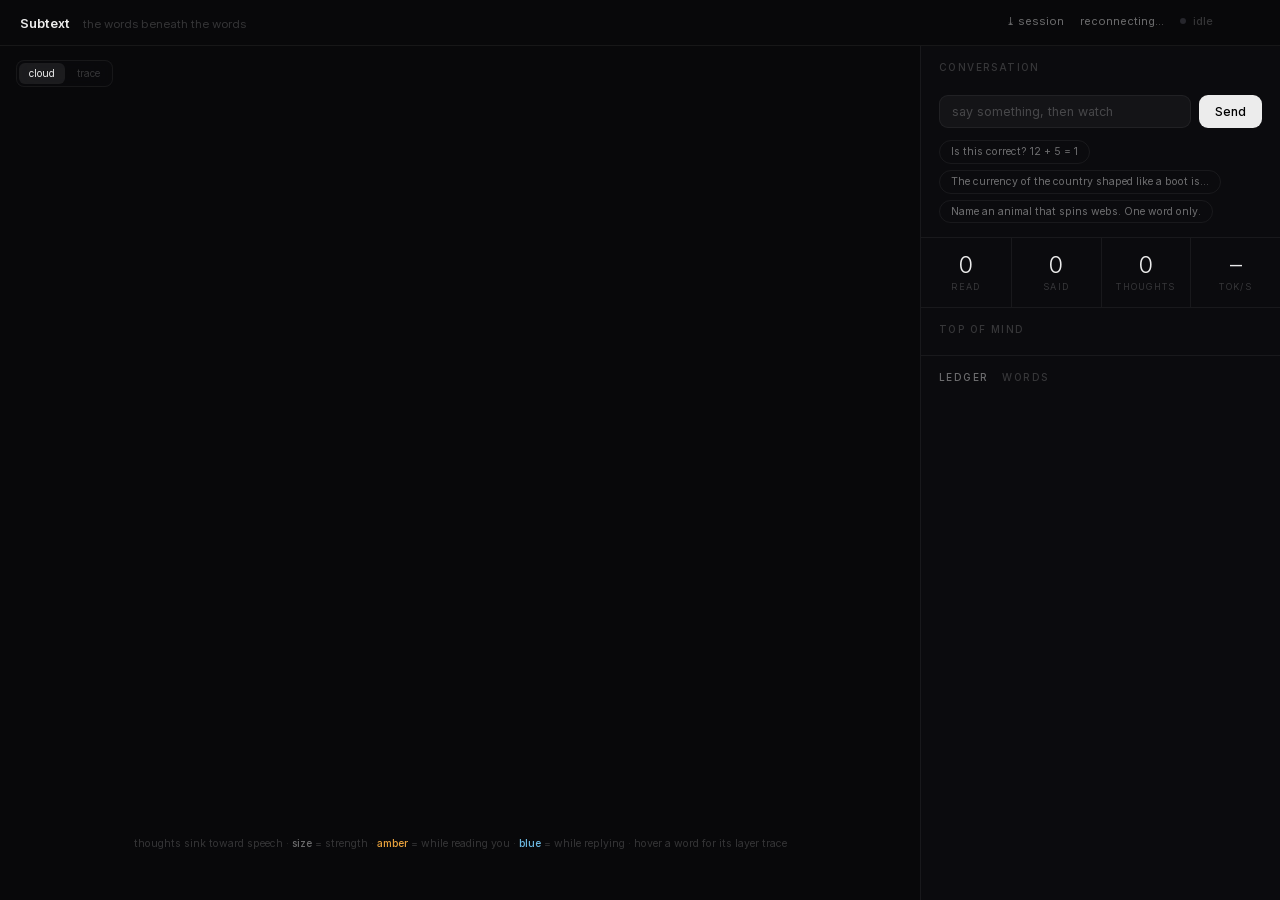
==== commit 0eb85ac1: "Self-host licensed fonts and preserve website wording" ====
--- a/index.html
+++ b/index.html
@@ -4,14 +4,12 @@
 <meta charset="utf-8">
 <title>Subtext</title>
 <meta name="viewport" content="width=device-width, initial-scale=1">
-<link rel="preconnect" href="https://fonts.googleapis.com">
-<link rel="preconnect" href="https://fonts.gstatic.com" crossorigin>
-<link href="https://fonts.googleapis.com/css2?family=Inter:wght@300;400;500;600&family=Source+Serif+4:ital,opsz,wght@0,8..60,400;1,8..60,400;1,8..60,500&display=swap" rel="stylesheet">
+<link href="assets/fonts/fonts.css" rel="stylesheet">
 <style>
   :root {
     --bg: #08080a; --panel: #0b0b0e; --hair: rgba(255,255,255,.06);
     --ink: rgba(255,255,255,.92); --dim: rgba(255,255,255,.40); --faint: rgba(255,255,255,.18);
-    --read: #e8a13c; --think: #6cb8e0; --ahead: #f0739c;
+    --read: #e8a13c; --think: #6cb8e0;
     --sans: "Inter", "Segoe UI", system-ui, sans-serif;
     --mono: "Cascadia Code", "Consolas", monospace;
     --serif: "Source Serif 4", Georgia, serif;
@@ -43,55 +41,9 @@
   #main { flex: 1; display: flex; min-height: 0; }
   #stage { position: relative; flex: 1; min-width: 0; }
   #mind { position: absolute; inset: 0; }
-  /* legend: the three colours, always in view */
-  #legend { position: absolute; top: 17px; right: 20px; z-index: 3; display: flex; gap: 14px;
-            font-size: 10.5px; color: var(--dim); user-select: none; pointer-events: none; }
-  #legend span { display: flex; align-items: center; gap: 6px; }
-  #legend i { width: 7px; height: 7px; border-radius: 50%; }
-
-  /* speech line: what the model actually says, where the thoughts land */
-  #speech { position: absolute; left: 52px; right: 20px; bottom: 50px; height: 36px; z-index: 3;
-            display: flex; justify-content: flex-end; align-items: flex-end; overflow: hidden;
-            -webkit-mask-image: linear-gradient(to right, transparent, #000 22%);
-            mask-image: linear-gradient(to right, transparent, #000 22%); }
-  #speech-line { white-space: pre; font: 400 22px var(--serif); color: rgba(255,255,255,.88);
-                 line-height: 36px; }
-  #speech-line:empty::before { content: "its reply lands here, word by word";
-                 font-style: italic; font-size: 15px; color: var(--faint); }
-  #speech-line .cur { color: var(--dim); }
-  .ahead { color: var(--ahead); cursor: pointer; border-bottom: 1px solid color-mix(in srgb, var(--ahead) 55%, transparent); }
-  .ahead sup { font: 600 9.5px var(--sans); margin-left: 2px; vertical-align: 9px; opacity: .85; }
-  .ahead.incoming { color: transparent; border-color: transparent; }
-  .ahead.incoming sup { opacity: 0; }
-  .ahead.landed { animation: land .9s ease-out; }
-  @keyframes land {
-    0% { text-shadow: 0 0 18px var(--ahead); }
-    100% { text-shadow: 0 0 0 transparent; }
-  }
-
-  /* guide: plain-language explanation, opens on first visit */
-  #help { cursor: pointer; color: var(--dim); border-bottom: 1px dotted var(--faint); }
-  #help:hover { color: var(--ink); }
-  #guide { position: absolute; top: 52px; left: 16px; width: 390px; z-index: 7;
-           background: rgba(11,11,14,.94); border: 1px solid rgba(255,255,255,.1); border-radius: 14px;
-           padding: 20px 22px 18px; backdrop-filter: blur(18px);
-           animation: rise .35s ease-out; }
-  #guide.hidden { display: none; }
-  @keyframes rise { from { opacity: 0; transform: translateY(8px); } }
-  #guide h2 { font: italic 500 25px var(--serif); margin-bottom: 12px; letter-spacing: -.01em; }
-  #guide ol { list-style: none; padding: 0; counter-reset: g; }
-  #guide li { counter-increment: g; position: relative; padding: 0 0 11px 28px;
-              font-size: 12.5px; line-height: 1.55; color: rgba(255,255,255,.66); }
-  #guide li::before { content: counter(g); position: absolute; left: 0; top: 1px;
-              font: 500 10px var(--mono); color: var(--faint); width: 18px; height: 18px;
-              border: 1px solid var(--hair); border-radius: 50%; display: grid; place-items: center; }
-  #guide li b { color: var(--ink); font-weight: 500; }
-  #guide .rd { color: var(--read); } #guide .th { color: var(--think); } #guide .ah { color: var(--ahead); }
-  #guide .fine { font-size: 11px; color: var(--faint); line-height: 1.5; margin: 4px 0 14px; }
-  #guide button { border: 0; border-radius: 9px; padding: 7px 16px; cursor: pointer;
-                  background: rgba(255,255,255,.92); color: #000; font: 500 12px var(--sans); }
-  #guide .x { position: absolute; top: 12px; right: 14px; cursor: pointer; color: var(--faint); }
-  #guide .x:hover { color: var(--ink); }
+  #foot { position: absolute; left: 0; right: 0; bottom: 48px; text-align: center;
+          font-size: 10.5px; color: var(--faint); user-select: none; pointer-events: none; }
+  #foot b { color: var(--dim); font-weight: 500; }
 
   /* transport / scrubber */
   #transport { position: absolute; left: 0; right: 0; bottom: 0; height: 42px; z-index: 6;
@@ -159,7 +111,7 @@
                 font-feature-settings: "tnum"; }
 
   /* inspector */
-  #inspect { position: absolute; top: 52px; left: 16px; width: 240px; display: none;
+  #inspect { position: absolute; top: 16px; left: 16px; width: 240px; display: none;
              background: rgba(11,11,14,.88); border: 1px solid var(--hair); border-radius: 12px;
              padding: 14px 16px 12px; backdrop-filter: blur(18px); z-index: 4; }
   #inspect h3 { font: italic 500 21px var(--serif); margin-bottom: 8px; }
@@ -216,23 +168,6 @@
               color: var(--ink); letter-spacing: -.01em; }
   #stats .l { font-size: 9px; letter-spacing: .14em; text-transform: uppercase;
               color: var(--faint); margin-top: 1px; }
-  #stats .cell.ah { cursor: pointer; }
-  #stats .cell.ah .n { color: var(--ahead); }
-  #stats .cell.ah .l { letter-spacing: .06em; white-space: nowrap; }
-
-  /* thought-ahead list */
-  #aheadlist { flex: 1; overflow-y: auto; padding: 0 0 10px; scrollbar-width: thin;
-               scrollbar-color: rgba(255,255,255,.10) transparent; }
-  #aheadlist .empty { padding: 4px 18px; font-size: 11.5px; line-height: 1.55; color: var(--faint); }
-  .ah-row { display: flex; align-items: center; gap: 9px; padding: 2.5px 18px; height: 24px; cursor: pointer; }
-  .ah-row:hover { background: rgba(255,255,255,.04); }
-  .ah-row .w { font: italic 400 15px var(--serif); width: 110px; white-space: nowrap;
-               overflow: hidden; text-overflow: ellipsis; color: var(--ahead); }
-  .ah-row .bar { flex: 1; height: 2px; background: rgba(255,255,255,.05); border-radius: 1px; }
-  .ah-row .bar i { display: block; height: 100%; border-radius: 1px; background: var(--ahead); opacity: .7; }
-  .ah-row .ld { font: 10px var(--mono); color: var(--dim); width: 64px; text-align: right;
-                font-feature-settings: "tnum"; }
-  .ah-row .ph { width: 6px; height: 6px; border-radius: 50%; flex: none; }
 
   /* top of mind */
   #topmind { border-bottom: 1px solid var(--hair); padding-bottom: 10px; }
@@ -269,14 +204,10 @@
   /* ---------- mobile: stack canvas above a scrolling console ---------- */
   @media (max-width: 760px) {
     #hdr { padding: 12px 14px 0; gap: 10px; }
-    #hdr .sub, #export, #conn { display: none; }
-    #help { white-space: nowrap; }
+    #hdr .sub, #export { display: none; }
     #main { flex-direction: column; }
     #stage { flex: none; height: 46dvh; }
-    #legend { display: none; }
-    #speech { left: 16px; right: 12px; bottom: 46px; height: 28px; }
-    #speech-line { font-size: 17px; line-height: 28px; }
-    #guide { top: 48px; left: 12px; right: 12px; width: auto; max-height: calc(100% - 60px); overflow-y: auto; }
+    #foot { display: none; }
     #console { width: 100%; flex: 1; min-height: 0; overflow-y: auto;
                border-left: 0; border-top: 1px solid var(--line, rgba(255,255,255,.07)); }
     #chat { max-height: none; }
@@ -294,7 +225,6 @@
   <span class="mark">Subtext</span>
   <span class="sub">the words beneath the words</span>
   <div class="right">
-    <span id="help">how to read this</span>
     <span id="export" style="cursor:pointer" title="download this session as a replay file">⤓ session</span>
     <span id="conn">connecting…</span>
     <div id="phase"><span class="dot"></span><span id="phasetext">idle</span></div>
@@ -317,34 +247,10 @@
       <div class="kv"><span>frames</span><b id="in-frames">—</b></div>
       <canvas id="in-spark" width="208" height="44"></canvas>
     </div>
-    <div id="legend">
-      <span><i style="background:var(--read)"></i>reading you</span>
-      <span><i style="background:var(--think)"></i>answering</span>
-      <span><i style="background:var(--ahead)"></i>thought ahead</span>
-    </div>
-    <div id="speech" title="what the model actually says"><div id="speech-line"></div></div>
-    <div id="guide" class="hidden">
-      <span class="x" title="close">✕</span>
-      <h2>What you're looking at</h2>
-      <ol>
-        <li><b>The floating words are thoughts, not output.</b> Each one is a word the
-          model's internal state is leaning toward right now, decoded from inside the
-          network with a Jacobian lens.</li>
-        <li><b>Height shows how far a thought has travelled.</b> Near the top it's early
-          layers, still taking your message in. Near the bottom it's late layers, close
-          to being spoken. Bigger and brighter means stronger.</li>
-        <li><b><span class="rd">Amber</span> while it reads your message,
-          <span class="th">blue</span> while it answers.</b> The amber phase happens
-          before a single word of reply exists.</li>
-        <li><b>The line along the bottom is what it actually says.</b> A
-          <span class="ah">pink</span> word was already on its mind before it said it.
-          <span class="ah">+6</span> means it first surfaced six tokens before it was
-          said. Click one to jump back to that moment.</li>
-      </ol>
-      <p class="fine">Pause and scrub the timeline to revisit any moment. Click any floating
-        word to inspect it. This shows what information is available inside the model,
-        not what it feels.</p>
-      <button id="guide-ok">Got it</button>
+    <div id="foot">
+      thoughts sink toward speech · <b>size</b> = strength ·
+      <b style="color:var(--read)">amber</b> = while reading you ·
+      <b style="color:var(--think)">blue</b> = while replying · hover a word for its layer trace
     </div>
     <div id="transport" class="hidden">
       <button id="t-start" title="jump to start">⏮</button>
@@ -380,26 +286,24 @@
     </div>
 
     <div id="stats">
-      <div class="cell" title="tokens of your message it has read"><div class="n" id="s-read">0</div><div class="l">read</div></div>
-      <div class="cell" title="tokens of reply it has said"><div class="n" id="s-said">0</div><div class="l">said</div></div>
-      <div class="cell" title="distinct words that surfaced inside it"><div class="n" id="s-thoughts">0</div><div class="l">concepts</div></div>
-      <div class="cell ah" id="c-ahead" title="words it said that were already on its mind 2+ tokens earlier"><div class="n" id="s-ahead">0</div><div class="l">thought ahead</div></div>
+      <div class="cell"><div class="n" id="s-read">0</div><div class="l">read</div></div>
+      <div class="cell"><div class="n" id="s-said">0</div><div class="l">said</div></div>
+      <div class="cell"><div class="n" id="s-thoughts">0</div><div class="l">thoughts</div></div>
+      <div class="cell"><div class="n" id="s-tps">–</div><div class="l">tok/s</div></div>
     </div>
 
     <div id="topmind">
-      <div class="cap">on its mind right now</div>
+      <div class="cap">top of mind</div>
       <div id="tm-rows"></div>
     </div>
 
     <div id="ledger-wrap">
       <div class="cap tabs">
-        <span id="tab-ledger" class="tab on">per token</span>
-        <span id="tab-words" class="tab">all words<span id="words-count"></span></span>
-        <span id="tab-ahead" class="tab">thought ahead<span id="ahead-count"></span></span>
+        <span id="tab-ledger" class="tab on">ledger</span>
+        <span id="tab-words" class="tab">words<span id="words-count"></span></span>
       </div>
       <div id="ledger"></div>
       <div id="words" style="display:none"></div>
-      <div id="aheadlist" style="display:none"></div>
     </div>
   </div>
 </div>
@@ -485,11 +389,10 @@
 const MONO = '"Cascadia Code", Consolas, monospace';
 function hash(s) { let h = 2166136261; for (const c of s) { h ^= c.charCodeAt(0); h = Math.imul(h, 16777619); } return (h >>> 0) / 4294967295; }
 
-const RAIL_TOP = 0.10, RAIL_BOT_GAP = 130;   // px kept free below the last rail for the speech line
+const RAIL_TOP = 0.10, RAIL_BOT = 0.88;
 let RAILS = [], nLayersG = 32;
 function layoutRails(layers, n) { nLayersG = n; RAILS = layers.map(l => ({ layer: l, frac: l / (n - 1) })); }
-const railY = f => lerp(H * RAIL_TOP, H - RAIL_BOT_GAP, f);
-const RAIL_LABEL_TOP = "early layers · taking it in", RAIL_LABEL_BOT = "late layers · about to speak";
+const railY = f => H * lerp(RAIL_TOP, RAIL_BOT, f);
 
 /* absolute strength mapping — a weak thought LOOKS weak (honest display) */
 const strength = p => Math.min(1, Math.pow(p, 0.45) * 1.05);
@@ -538,7 +441,7 @@
 let viewMode = "cloud";       // "cloud" | "trace" (layer × token view)
 let traceWord = null;         // the word the trace view follows
 const field = {
-  thoughts: new Map(), pulses: [], landings: [],
+  thoughts: new Map(), pulses: [],
   dominant: { word: null, run: 0 }, lastCalligram: new Map(),
   totalSeen: 0, selected: null, hovered: null,
 
@@ -600,31 +503,8 @@
     for (const t of list) t.x = Math.max(80, Math.min(W - 50, t.x));
   },
 
-  /* a thought that just became speech drops from the cloud onto the speech line */
-  drawLandings(now) {
-    if (!this.landings.length) return;
-    const sr = stage.getBoundingClientRect();
-    ctx.textAlign = "center"; ctx.textBaseline = "middle";
-    this.landings = this.landings.filter(L => {
-      const r = L.el.getBoundingClientRect(), supW = L.el.lastChild.getBoundingClientRect().width;
-      const tx = r.left - sr.left + (r.width - supW) / 2, ty = r.top - sr.top + r.height / 2;
-      const p = Math.min(1, (now - L.t0) / 750), e = p * p;   // accelerates, like sinking
-      const x = lerp(L.x0, tx, e), y = lerp(L.y0, ty, e);
-      ctx.strokeStyle = `rgba(240,115,156,${(0.3 * (1 - p)).toFixed(3)})`; ctx.lineWidth = 1;
-      ctx.beginPath(); ctx.moveTo(L.x0, L.y0); ctx.lineTo(x, y); ctx.stroke();
-      ctx.font = `italic 400 ${lerp(L.size0, 22, e).toFixed(1)}px ${SERIF}`;
-      ctx.shadowColor = "rgba(240,115,156,0.7)"; ctx.shadowBlur = 14;
-      ctx.fillStyle = "rgba(240,115,156,0.95)"; ctx.fillText(L.text, x, y);
-      ctx.shadowBlur = 0;
-      if (p < 1) return true;
-      landed(L.el);
-      this.pulses.push({ x: tx, y: ty, r: 6, a: .55, c: "240,115,156" });
-      return false;
-    });
-  },
-
   render(now) {
-    if (viewMode === "trace") { this.landings.forEach(L => landed(L.el)); this.landings = []; renderTrace(); return; }
+    if (viewMode === "trace") { renderTrace(); return; }
     ctx.clearRect(0, 0, W, H);
 
     // rails — hairline guides with quiet labels
@@ -642,8 +522,8 @@
       ctx.fillStyle = "rgba(255,255,255,0.26)";
       ctx.font = `10px var(--sans), sans-serif`;
       ctx.font = `10px Inter, sans-serif`;
-      ctx.fillText(RAIL_LABEL_TOP, 52, railY(RAILS[0].frac) - 12);
-      ctx.fillText(RAIL_LABEL_BOT, 52, railY(RAILS[RAILS.length - 1].frac) + 13);
+      ctx.fillText("perception", 52, railY(RAILS[0].frac) - 12);
+      ctx.fillText("speech", 52, railY(RAILS[RAILS.length - 1].frac) + 13);
     }
 
     const list = [...this.thoughts.values()];
@@ -666,7 +546,7 @@
     this.pulses = this.pulses.filter(p => p.a > 0.02);
     for (const p of this.pulses) {
       p.r += 1.5; p.a *= 0.94;
-      ctx.strokeStyle = `rgba(${p.c || "210,220,245"},${p.a.toFixed(3)})`;
+      ctx.strokeStyle = `rgba(210,220,245,${p.a.toFixed(3)})`;
       ctx.lineWidth = 1; ctx.beginPath(); ctx.arc(p.x, p.y, p.r, 0, 7); ctx.stroke();
     }
 
@@ -708,10 +588,6 @@
         ctx.fillStyle = `rgba(${cr},${cg},${cb},${wa.toFixed(3)})`;
         ctx.fillText(t.word, t.x, y);
         ctx.shadowBlur = 0;
-        if (speech.aheadSet.has(t.word)) {   // already said, and thought of ahead of time
-          ctx.fillStyle = `rgba(240,115,156,${(wa * 0.9).toFixed(3)})`;
-          ctx.fillRect(t.x - t.w / 2, y + t.size * 0.34, t.w, 1.5);
-        }
       }
       if (t.calligram && t.calligramAlpha > 0.02) {
         const k = (t.size * 3.6) / t.calligram.S;
@@ -727,7 +603,6 @@
       }
       t.hitY = y;
     }
-    this.drawLandings(now);
   },
 };
 
@@ -751,13 +626,13 @@
   const botY = RAILS.length ? railY(RAILS[RAILS.length - 1].frac) : H - 40;
   if (RAILS.length) {
     ctx.fillStyle = "rgba(255,255,255,0.26)"; ctx.font = `10px Inter, sans-serif`;
-    ctx.fillText(RAIL_LABEL_TOP, 52, topY - 12); ctx.fillText(RAIL_LABEL_BOT, 52, botY + 13);
+    ctx.fillText("perception", 52, topY - 12); ctx.fillText("speech", 52, botY + 13);
   }
   const N = frames.length, word = traceWord;
   ctx.textAlign = "left"; ctx.textBaseline = "alphabetic";
   if (!N || !word) {
     ctx.fillStyle = "rgba(255,255,255,.3)"; ctx.font = `13px Inter, sans-serif`;
-    ctx.fillText(N ? "open “all words” or “thought ahead” and click a word to trace it here"
+    ctx.fillText(N ? "open the “words” tab and click a word to trace it here"
                    : "send a message, then switch to trace", TRACE_X0, (topY + botY) / 2);
     return;
   }
@@ -787,14 +662,6 @@
   const lw = ctx.measureText(word).width;
   ctx.fillStyle = "rgba(255,255,255,.3)"; ctx.font = `10px ${MONO}`;
   ctx.fillText(`strength across layers × ${N} tokens`, TRACE_X0 + lw + 14, topY - 27);
-  // mark every token where this word was actually spoken
-  const saidAt = replyWords().said.get(word) || [];
-  ctx.fillStyle = "rgba(240,115,156,.9)"; ctx.textAlign = "center";
-  for (const k of saidAt) {
-    const x = TRACE_X0 + k * colW + colW / 2;
-    ctx.beginPath(); ctx.moveTo(x, botY + 24); ctx.lineTo(x - 4, botY + 31); ctx.lineTo(x + 4, botY + 31); ctx.fill();
-  }
-  if (saidAt.length) ctx.fillText("said", TRACE_X0 + saidAt[0] * colW + colW / 2, botY + 43);
 }
 
 /* ---------------- pointer: hover + inspect ---------------- */
@@ -863,175 +730,20 @@
       phaseText = document.getElementById("phasetext"), conn = document.getElementById("conn"),
       ledger = document.getElementById("ledger"), tmRows = document.getElementById("tm-rows");
 const words = document.getElementById("words"), wordsCount = document.getElementById("words-count");
-const aheadList = document.getElementById("aheadlist"), aheadCount = document.getElementById("ahead-count");
 const history = [];
-
-/* ---------------- speech line + thought-ahead detection ----------------
-   Spells the reply into words as tokens arrive. A spoken word counts as
-   "thought ahead" when the lens kept surfacing it in the run-up to saying it
-   (no silence longer than RUN_GAP tokens) and that run began at least
-   AHEAD_MIN tokens before the word. If it also surfaced while the model was
-   reading the user's message, the lead runs from there: that is the
-   verdict-before-reply effect, and the reply's opening tokens often bury it.
-   A lead of 1 is ordinary next-token prediction, and a lone flicker long
-   before is coincidence; neither counts, nor do the user's words or filler. */
-const AHEAD_MIN = 2, RUN_GAP = 8, SEEN_MIN = 0.14;   // SEEN_MIN matches the cloud's visibility floor
-const STOP = new Set(("the and that this with for you your are was were not but have has had can will its "
-  + "there their they them then than what which who whom from into about just also very some any all one our "
-  + "out how why when where here let get got yes sure okay well like may might would could should does did "
-  + "doing been being these those such each other more most only own same too through over under after "
-  + "before while because since until between against answer answers question response").split(" "));
-const SPECIAL = /^\s*(<\|[^|]*\|>|<\/?think>)\s*$/;   // chat-template tokens the server streams raw
-let heard = new Set();   // words in the user's latest message
-const wasHeard = k => heard.has(k) || heard.has(k.replace(/e?s$/, "")) || heard.has(k + "s");
-
-function makeSpeller(sink = {}) {
-  return {
-    seen: new Map(), ahead: [], aheadSet: new Set(), said: new Map(), cur: null, last: " ",
-    observe(f, i) {
-      if (f.phase === "thinking" && f.out && !SPECIAL.test(f.out)) for (const ch of f.out) {
-        if (/[A-Za-z]/.test(ch) || (this.cur && /['’\-]/.test(ch))) {
-          if (!this.cur) this.cur = { text: "", frame: i };
-          this.cur.text += ch; sink.spell && sink.spell(this.cur.text);
-        } else { this.finish(); this.text(ch); }
-      }
-      for (const th of f.thoughts) {
-        if (strength(th.p) < SEEN_MIN) continue;
-        if (!this.seen.has(th.w)) this.seen.set(th.w, []);
-        this.seen.get(th.w).push({ i, phase: f.phase });
-      }
-    },
-    text(ch) {
-      const c = /\s/.test(ch) ? " " : /[*#`]/.test(ch) ? "" : ch;   // markdown noise off the line
-      if (!c || (c === " " && this.last === " ")) return;
-      this.last = c; sink.text && sink.text(c);
-    },
-    finish() {
-      if (!this.cur) return;
-      const { text, frame } = this.cur; this.cur = null; this.last = "x";
-      const key = text.toLowerCase().replace(/['’\-]+$/, "");
-      if (!this.said.has(key)) this.said.set(key, []);
-      this.said.get(key).push(frame);
-      let entry = null;
-      const hits = this.seen.get(key) || [];
-      let j = hits.length - 1;
-      while (j >= 0 && hits[j].i >= frame) j--;   // only what surfaced before it began saying the word
-      if (j >= 0 && frame - hits[j].i <= RUN_GAP && !this.aheadSet.has(key) && !wasHeard(key) && !STOP.has(key)) {
-        while (j > 0 && hits[j].i - hits[j - 1].i <= RUN_GAP) j--;   // back to the start of the run-up
-        if (hits[0].phase === "reading") j = 0;
-        const lead = frame - hits[j].i;
-        if (lead >= AHEAD_MIN) {
-          entry = { word: key, lead, first: hits[j].i, phase: hits[j].phase, said: frame };
-          this.ahead.push(entry); this.aheadSet.add(key);
-        }
-      }
-      sink.word && sink.word(text, entry);
-    },
-  };
-}
-
-/* the live line on the stage, built incrementally so landing animations survive */
-const speechLine = document.getElementById("speech-line");
-const lineSink = {
-  node: null, curEl: null,
-  reset() { speechLine.textContent = ""; this.node = null; this.curEl = null; field.landings = []; },
-  text(c) {
-    if (!this.node) { this.node = document.createTextNode(""); speechLine.appendChild(this.node); }
-    this.node.data += c;
-  },
-  spell(t) {
-    if (!this.curEl) {
-      this.node = null;
-      this.curEl = document.createElement("span"); this.curEl.className = "cur";
-      speechLine.appendChild(this.curEl);
-    }
-    this.curEl.textContent = t;
-  },
-  word(text, entry) {
-    const el = this.curEl; this.curEl = null;
-    if (!entry) { el.replaceWith(text); return; }
-    el.className = "ahead"; el.textContent = text; el.dataset.word = entry.word;
-    const sup = document.createElement("sup"); sup.textContent = "+" + entry.lead; el.appendChild(sup);
-    el.title = `first surfaced ${entry.lead} tokens before it said it, while `
-      + `${entry.phase === "reading" ? "reading your message" : "answering"}. Click to jump there.`;
-    if (rebuilding) return;
-    const t = field.thoughts.get(entry.word);
-    if (viewMode === "cloud" && t && t.s > 0.04 && t.hitY !== undefined) {
-      el.classList.add("incoming");
-      field.landings.push({ text: t.word, x0: t.x, y0: t.hitY, size0: t.size, el, t0: performance.now() });
-    } else landed(el);
-  },
-};
-function landed(el) { el.classList.remove("incoming"); el.classList.add("landed"); }
-let speech = makeSpeller(lineSink);
-function rewindSpeech() { lineSink.reset(); speech = makeSpeller(lineSink); }
-
-/* the whole response so far, independent of where the scrubber sits */
-let replyCache = null;
-function replyWords() {
-  if (!replyCache || replyCache.n !== frames.length || replyCache.done !== !!doneMsg) {
-    const sp = makeSpeller();
-    frames.forEach((f, i) => sp.observe(f, i));
-    if (doneMsg) sp.finish();
-    replyCache = { n: frames.length, done: !!doneMsg, sp };
-  }
-  return replyCache.sp;
-}
-
-function jumpToThought(e) {
-  pause(); following = false; traceWord = e.word;
-  seekTo(e.first); setLiveState(); selectWord(e.word);
-}
-speechLine.addEventListener("click", ev => {
-  const el = ev.target.closest(".ahead");
-  const e = el && speech.ahead.find(a => a.word === el.dataset.word);
-  if (e) jumpToThought(e);
-});
-
-function renderAhead() {
-  const list = replyWords().ahead;
-  aheadList.innerHTML = "";
-  if (!list.length) {
-    const p = document.createElement("div"); p.className = "empty";
-    p.textContent = frames.length
-      ? "Nothing yet. When it says a word that was already on its mind two or more tokens earlier, it collects here."
-      : "Send a message. Words it thinks of before it says them collect here.";
-    aheadList.appendChild(p); return;
-  }
-  const maxLead = Math.max(...list.map(e => e.lead));
-  for (const e of [...list].sort((a, b) => b.lead - a.lead)) {
-    const r = document.createElement("div"); r.className = "ah-row";
-    const ph = document.createElement("span"); ph.className = "ph";
-    ph.style.background = e.phase === "reading" ? "var(--read)" : "var(--think)";
-    const w = document.createElement("span"); w.className = "w"; w.textContent = e.word;
-    const bar = document.createElement("span"); bar.className = "bar";
-    const fill = document.createElement("i"); fill.style.width = (100 * e.lead / maxLead).toFixed(0) + "%";
-    bar.appendChild(fill);
-    const ld = document.createElement("span"); ld.className = "ld"; ld.textContent = `+${e.lead} tok`;
-    r.append(ph, w, bar, ld);
-    r.title = `began surfacing at token ${e.first + 1} while `
-      + `${e.phase === "reading" ? "reading your message" : "answering"}, said at token ${e.said + 1}`;
-    r.addEventListener("click", () => jumpToThought(e));
-    aheadList.appendChild(r);
-  }
-}
 
 /* ---------------- cumulative word statistics (panel A) ---------------- */
 let panelMode = "ledger";
-const PANELS = { ledger, words, ahead: aheadList };
 function setPanel(mode) {
   panelMode = mode;
-  for (const [m, el] of Object.entries(PANELS)) {
-    document.getElementById("tab-" + m).classList.toggle("on", mode === m);
-    el.style.display = mode === m ? "" : "none";
-  }
+  document.getElementById("tab-ledger").classList.toggle("on", mode === "ledger");
+  document.getElementById("tab-words").classList.toggle("on", mode === "words");
+  ledger.style.display = mode === "ledger" ? "" : "none";
+  words.style.display = mode === "words" ? "" : "none";
   if (mode === "words") renderWordsTable();
-  if (mode === "ahead") renderAhead();
 }
 document.getElementById("tab-ledger").onclick = () => setPanel("ledger");
 document.getElementById("tab-words").onclick = () => setPanel("words");
-document.getElementById("tab-ahead").onclick = () => setPanel("ahead");
-document.getElementById("c-ahead").onclick = () => setPanel("ahead");
 
 /* aggregate every distinct word across the whole response */
 function computeWordStats() {
@@ -1081,7 +793,7 @@
   wordsCount.textContent = rows.length ? " " + rows.length : "";
 }
 let busy = false, botBody = null, userSpans = null, readPtr = 0;
-let nRead = 0, nSaid = 0;
+let nRead = 0, nSaid = 0, tpsWindow = [];
 
 function addMsg(role, text) {
   const m = document.createElement("div"); m.className = "msg " + role;
@@ -1089,7 +801,6 @@
   who.textContent = role === "user" ? "you" : "model";
   const body = document.createElement("div"); body.className = "body";
   if (role === "user") {
-    heard = new Set(text.toLowerCase().match(/[a-z][a-z'’\-]*/g) || []);
     userSpans = []; readPtr = 0;
     for (const ch of text) {
       const s = document.createElement("span"); s.textContent = ch;
@@ -1099,8 +810,7 @@
   m.append(who, body); log.appendChild(m); log.scrollTop = log.scrollHeight;
   return body;
 }
-const PHASE_LABEL = { reading: "reading your message", thinking: "answering", idle: "idle" };
-const setPhase = p => { phaseText.textContent = PHASE_LABEL[p] || p; phaseWrap.className = p === "idle" ? "" : p; };
+const setPhase = p => { phaseText.textContent = p; phaseWrap.className = p === "idle" ? "" : p; };
 const stat = (id, v) => document.getElementById(id).textContent = v;
 
 function buildLedgerRow(f, idx) {
@@ -1139,11 +849,7 @@
     r.append(w, bar, d); tmRows.appendChild(r);
   }
   stat("s-thoughts", field.totalSeen);
-  stat("s-ahead", speech.ahead.length);
-  const nAhead = replyWords().ahead.length;
-  aheadCount.textContent = nAhead ? " " + nAhead : "";
   if (panelMode === "words") renderWordsTable();
-  if (panelMode === "ahead") renderAhead();
 }
 
 /* ---------------- timeline player ----------------
@@ -1177,14 +883,12 @@
   frames.length = 0; ledgerRows.length = 0; cursor = -1; doneMsg = null;
   following = true; playing = false;
   botBody = null; userSpans = null; readPtr = 0;
-  nRead = 0; nSaid = 0;
+  nRead = 0; nSaid = 0; tpsWindow = [];
   field.thoughts.clear(); field.totalSeen = 0; field.pulses.length = 0;
   field.dominant = { word: null, run: 0 };
   field.selected = null; field.hovered = null; inspectEl.style.display = "none";
   ledger.innerHTML = ""; tmRows.innerHTML = ""; words.innerHTML = ""; traceWord = null;
-  rewindSpeech(); replyCache = null; aheadCount.textContent = "";
-  if (panelMode === "ahead") renderAhead();
-  stat("s-read", 0); stat("s-said", 0); stat("s-thoughts", 0); stat("s-ahead", 0);
+  stat("s-read", 0); stat("s-said", 0); stat("s-thoughts", 0); stat("s-tps", "–");
   tScrub.max = 0; tScrub.value = 0; tRead.textContent = "tok 0 / 0";
   setPlayIcon(); setLiveState();
 }
@@ -1203,7 +907,6 @@
   if (!REPLAY) { send.disabled = false; inp.focus(); }
   if (botBody) botBody.textContent = m.text;
   if (following) setPhase("idle");
-  if (cursor === frames.length - 1) { speech.finish(); renderTopMind(); }
   ensureTick();
 }
 
@@ -1230,12 +933,12 @@
   if (f.phase === "thinking" && f.out) {
     nSaid++; stat("s-said", nSaid);
     if (!botBody) botBody = addMsg("bot", "");
-    if (!SPECIAL.test(f.out)) botBody.textContent += f.out;
-    log.scrollTop = log.scrollHeight;
-  }
-  speech.observe(f, i);
-  if (doneMsg && i === frames.length - 1) speech.finish();
+    botBody.textContent += f.out; log.scrollTop = log.scrollHeight;
+  }
   renderTopMind();
+  tpsWindow.push(performance.now());
+  tpsWindow = tpsWindow.filter(t => performance.now() - t < 3000);
+  stat("s-tps", (tpsWindow.length / 3).toFixed(1));
   updateReadout(); setLiveState();
 }
 
@@ -1247,18 +950,16 @@
   rebuilding = true;
   field.thoughts.clear(); field.totalSeen = 0; field.pulses.length = 0;
   field.dominant = { word: null, run: 0 };
-  rewindSpeech();
-  for (let k = 0; k <= i; k++) { field.applyFrame(frames[k]); speech.observe(frames[k], k); }
-  if (doneMsg && i === frames.length - 1) speech.finish();
+  for (let k = 0; k <= i; k++) field.applyFrame(frames[k]);
   rebuilding = false;
   for (const t of field.thoughts.values()) t.s = t.target;   // snap — frozen frame
   let r = 0, s = 0, reply = "";
   for (let k = 0; k <= i; k++) {
     const f = frames[k];
     if (f.phase === "reading") r++;
-    if (f.phase === "thinking" && f.out) { s++; if (!SPECIAL.test(f.out)) reply += f.out; }
-  }
-  nRead = r; nSaid = s; stat("s-read", r); stat("s-said", s);
+    if (f.phase === "thinking" && f.out) { s++; reply += f.out; }
+  }
+  nRead = r; nSaid = s; stat("s-read", r); stat("s-said", s); stat("s-tps", "–");
   if (reply) { if (!botBody) botBody = addMsg("bot", ""); botBody.textContent = reply; }
   else if (botBody) botBody.textContent = "";
   rebuildReadHighlight(i);
@@ -1388,19 +1089,6 @@
   step();
 }
 
-/* ---------------- guide: shown once, reopened from the header ---------------- */
-const guide = document.getElementById("guide");
-function showGuide(on) {
-  guide.classList.toggle("hidden", !on);
-  if (!on) try { localStorage.setItem("subtext.guideSeen", "1"); } catch {}
-}
-document.getElementById("help").onclick = () => showGuide(guide.classList.contains("hidden"));
-document.getElementById("guide-ok").onclick = () => showGuide(false);
-document.querySelector("#guide .x").onclick = () => showGuide(false);
-let guideSeen = false;
-try { guideSeen = !!localStorage.getItem("subtext.guideSeen"); } catch {}
-if (!guideSeen) showGuide(true);
-
 /* ---------------- loop ---------------- */
 resize();
 if (REPLAY) startReplay(REPLAY); else connect();
--- a/assets/fonts/fonts.css
+++ b/assets/fonts/fonts.css
@@ -0,0 +1,360 @@
+/* cyrillic-ext */
+@font-face {
+  font-family: 'Inter';
+  font-style: normal;
+  font-weight: 300;
+  font-display: swap;
+  src: url(UcC73FwrK3iLTeHuS_nVMrMxCp50SjIa2JL7W0Q5n-wU.woff2) format('woff2');
+  unicode-range: U+0460-052F, U+1C80-1C8A, U+20B4, U+2DE0-2DFF, U+A640-A69F, U+FE2E-FE2F;
+}
+/* cyrillic */
+@font-face {
+  font-family: 'Inter';
+  font-style: normal;
+  font-weight: 300;
+  font-display: swap;
+  src: url(UcC73FwrK3iLTeHuS_nVMrMxCp50SjIa0ZL7W0Q5n-wU.woff2) format('woff2');
+  unicode-range: U+0301, U+0400-045F, U+0490-0491, U+04B0-04B1, U+2116;
+}
+/* greek-ext */
+@font-face {
+  font-family: 'Inter';
+  font-style: normal;
+  font-weight: 300;
+  font-display: swap;
+  src: url(UcC73FwrK3iLTeHuS_nVMrMxCp50SjIa2ZL7W0Q5n-wU.woff2) format('woff2');
+  unicode-range: U+1F00-1FFF;
+}
+/* greek */
+@font-face {
+  font-family: 'Inter';
+  font-style: normal;
+  font-weight: 300;
+  font-display: swap;
+  src: url(UcC73FwrK3iLTeHuS_nVMrMxCp50SjIa1pL7W0Q5n-wU.woff2) format('woff2');
+  unicode-range: U+0370-0377, U+037A-037F, U+0384-038A, U+038C, U+038E-03A1, U+03A3-03FF;
+}
+/* vietnamese */
+@font-face {
+  font-family: 'Inter';
+  font-style: normal;
+  font-weight: 300;
+  font-display: swap;
+  src: url(UcC73FwrK3iLTeHuS_nVMrMxCp50SjIa2pL7W0Q5n-wU.woff2) format('woff2');
+  unicode-range: U+0102-0103, U+0110-0111, U+0128-0129, U+0168-0169, U+01A0-01A1, U+01AF-01B0, U+0300-0301, U+0303-0304, U+0308-0309, U+0323, U+0329, U+1EA0-1EF9, U+20AB;
+}
+/* latin-ext */
+@font-face {
+  font-family: 'Inter';
+  font-style: normal;
+  font-weight: 300;
+  font-display: swap;
+  src: url(UcC73FwrK3iLTeHuS_nVMrMxCp50SjIa25L7W0Q5n-wU.woff2) format('woff2');
+  unicode-range: U+0100-02BA, U+02BD-02C5, U+02C7-02CC, U+02CE-02D7, U+02DD-02FF, U+0304, U+0308, U+0329, U+1D00-1DBF, U+1E00-1E9F, U+1EF2-1EFF, U+2020, U+20A0-20AB, U+20AD-20C4, U+2113, U+2C60-2C7F, U+A720-A7FF;
+}
+/* latin */
+@font-face {
+  font-family: 'Inter';
+  font-style: normal;
+  font-weight: 300;
+  font-display: swap;
+  src: url(UcC73FwrK3iLTeHuS_nVMrMxCp50SjIa1ZL7W0Q5nw.woff2) format('woff2');
+  unicode-range: U+0000-00FF, U+0131, U+0152-0153, U+02BB-02BC, U+02C6, U+02DA, U+02DC, U+0304, U+0308, U+0329, U+2000-206F, U+20AC, U+2122, U+2191, U+2193, U+2212, U+2215, U+FEFF, U+FFFD;
+}
+/* cyrillic-ext */
+@font-face {
+  font-family: 'Inter';
+  font-style: normal;
+  font-weight: 400;
+  font-display: swap;
+  src: url(UcC73FwrK3iLTeHuS_nVMrMxCp50SjIa2JL7W0Q5n-wU.woff2) format('woff2');
+  unicode-range: U+0460-052F, U+1C80-1C8A, U+20B4, U+2DE0-2DFF, U+A640-A69F, U+FE2E-FE2F;
+}
+/* cyrillic */
+@font-face {
+  font-family: 'Inter';
+  font-style: normal;
+  font-weight: 400;
+  font-display: swap;
+  src: url(UcC73FwrK3iLTeHuS_nVMrMxCp50SjIa0ZL7W0Q5n-wU.woff2) format('woff2');
+  unicode-range: U+0301, U+0400-045F, U+0490-0491, U+04B0-04B1, U+2116;
+}
+/* greek-ext */
+@font-face {
+  font-family: 'Inter';
+  font-style: normal;
+  font-weight: 400;
+  font-display: swap;
+  src: url(UcC73FwrK3iLTeHuS_nVMrMxCp50SjIa2ZL7W0Q5n-wU.woff2) format('woff2');
+  unicode-range: U+1F00-1FFF;
+}
+/* greek */
+@font-face {
+  font-family: 'Inter';
+  font-style: normal;
+  font-weight: 400;
+  font-display: swap;
+  src: url(UcC73FwrK3iLTeHuS_nVMrMxCp50SjIa1pL7W0Q5n-wU.woff2) format('woff2');
+  unicode-range: U+0370-0377, U+037A-037F, U+0384-038A, U+038C, U+038E-03A1, U+03A3-03FF;
+}
+/* vietnamese */
+@font-face {
+  font-family: 'Inter';
+  font-style: normal;
+  font-weight: 400;
+  font-display: swap;
+  src: url(UcC73FwrK3iLTeHuS_nVMrMxCp50SjIa2pL7W0Q5n-wU.woff2) format('woff2');
+  unicode-range: U+0102-0103, U+0110-0111, U+0128-0129, U+0168-0169, U+01A0-01A1, U+01AF-01B0, U+0300-0301, U+0303-0304, U+0308-0309, U+0323, U+0329, U+1EA0-1EF9, U+20AB;
+}
+/* latin-ext */
+@font-face {
+  font-family: 'Inter';
+  font-style: normal;
+  font-weight: 400;
+  font-display: swap;
+  src: url(UcC73FwrK3iLTeHuS_nVMrMxCp50SjIa25L7W0Q5n-wU.woff2) format('woff2');
+  unicode-range: U+0100-02BA, U+02BD-02C5, U+02C7-02CC, U+02CE-02D7, U+02DD-02FF, U+0304, U+0308, U+0329, U+1D00-1DBF, U+1E00-1E9F, U+1EF2-1EFF, U+2020, U+20A0-20AB, U+20AD-20C4, U+2113, U+2C60-2C7F, U+A720-A7FF;
+}
+/* latin */
+@font-face {
+  font-family: 'Inter';
+  font-style: normal;
+  font-weight: 400;
+  font-display: swap;
+  src: url(UcC73FwrK3iLTeHuS_nVMrMxCp50SjIa1ZL7W0Q5nw.woff2) format('woff2');
+  unicode-range: U+0000-00FF, U+0131, U+0152-0153, U+02BB-02BC, U+02C6, U+02DA, U+02DC, U+0304, U+0308, U+0329, U+2000-206F, U+20AC, U+2122, U+2191, U+2193, U+2212, U+2215, U+FEFF, U+FFFD;
+}
+/* cyrillic-ext */
+@font-face {
+  font-family: 'Inter';
+  font-style: normal;
+  font-weight: 500;
+  font-display: swap;
+  src: url(UcC73FwrK3iLTeHuS_nVMrMxCp50SjIa2JL7W0Q5n-wU.woff2) format('woff2');
+  unicode-range: U+0460-052F, U+1C80-1C8A, U+20B4, U+2DE0-2DFF, U+A640-A69F, U+FE2E-FE2F;
+}
+/* cyrillic */
+@font-face {
+  font-family: 'Inter';
+  font-style: normal;
+  font-weight: 500;
+  font-display: swap;
+  src: url(UcC73FwrK3iLTeHuS_nVMrMxCp50SjIa0ZL7W0Q5n-wU.woff2) format('woff2');
+  unicode-range: U+0301, U+0400-045F, U+0490-0491, U+04B0-04B1, U+2116;
+}
+/* greek-ext */
+@font-face {
+  font-family: 'Inter';
+  font-style: normal;
+  font-weight: 500;
+  font-display: swap;
+  src: url(UcC73FwrK3iLTeHuS_nVMrMxCp50SjIa2ZL7W0Q5n-wU.woff2) format('woff2');
+  unicode-range: U+1F00-1FFF;
+}
+/* greek */
+@font-face {
+  font-family: 'Inter';
+  font-style: normal;
+  font-weight: 500;
+  font-display: swap;
+  src: url(UcC73FwrK3iLTeHuS_nVMrMxCp50SjIa1pL7W0Q5n-wU.woff2) format('woff2');
+  unicode-range: U+0370-0377, U+037A-037F, U+0384-038A, U+038C, U+038E-03A1, U+03A3-03FF;
+}
+/* vietnamese */
+@font-face {
+  font-family: 'Inter';
+  font-style: normal;
+  font-weight: 500;
+  font-display: swap;
+  src: url(UcC73FwrK3iLTeHuS_nVMrMxCp50SjIa2pL7W0Q5n-wU.woff2) format('woff2');
+  unicode-range: U+0102-0103, U+0110-0111, U+0128-0129, U+0168-0169, U+01A0-01A1, U+01AF-01B0, U+0300-0301, U+0303-0304, U+0308-0309, U+0323, U+0329, U+1EA0-1EF9, U+20AB;
+}
+/* latin-ext */
+@font-face {
+  font-family: 'Inter';
+  font-style: normal;
+  font-weight: 500;
+  font-display: swap;
+  src: url(UcC73FwrK3iLTeHuS_nVMrMxCp50SjIa25L7W0Q5n-wU.woff2) format('woff2');
+  unicode-range: U+0100-02BA, U+02BD-02C5, U+02C7-02CC, U+02CE-02D7, U+02DD-02FF, U+0304, U+0308, U+0329, U+1D00-1DBF, U+1E00-1E9F, U+1EF2-1EFF, U+2020, U+20A0-20AB, U+20AD-20C4, U+2113, U+2C60-2C7F, U+A720-A7FF;
+}
+/* latin */
+@font-face {
+  font-family: 'Inter';
+  font-style: normal;
+  font-weight: 500;
+  font-display: swap;
+  src: url(UcC73FwrK3iLTeHuS_nVMrMxCp50SjIa1ZL7W0Q5nw.woff2) format('woff2');
+  unicode-range: U+0000-00FF, U+0131, U+0152-0153, U+02BB-02BC, U+02C6, U+02DA, U+02DC, U+0304, U+0308, U+0329, U+2000-206F, U+20AC, U+2122, U+2191, U+2193, U+2212, U+2215, U+FEFF, U+FFFD;
+}
+/* cyrillic-ext */
+@font-face {
+  font-family: 'Inter';
+  font-style: normal;
+  font-weight: 600;
+  font-display: swap;
+  src: url(UcC73FwrK3iLTeHuS_nVMrMxCp50SjIa2JL7W0Q5n-wU.woff2) format('woff2');
+  unicode-range: U+0460-052F, U+1C80-1C8A, U+20B4, U+2DE0-2DFF, U+A640-A69F, U+FE2E-FE2F;
+}
+/* cyrillic */
+@font-face {
+  font-family: 'Inter';
+  font-style: normal;
+  font-weight: 600;
+  font-display: swap;
+  src: url(UcC73FwrK3iLTeHuS_nVMrMxCp50SjIa0ZL7W0Q5n-wU.woff2) format('woff2');
+  unicode-range: U+0301, U+0400-045F, U+0490-0491, U+04B0-04B1, U+2116;
+}
+/* greek-ext */
+@font-face {
+  font-family: 'Inter';
+  font-style: normal;
+  font-weight: 600;
+  font-display: swap;
+  src: url(UcC73FwrK3iLTeHuS_nVMrMxCp50SjIa2ZL7W0Q5n-wU.woff2) format('woff2');
+  unicode-range: U+1F00-1FFF;
+}
+/* greek */
+@font-face {
+  font-family: 'Inter';
+  font-style: normal;
+  font-weight: 600;
+  font-display: swap;
+  src: url(UcC73FwrK3iLTeHuS_nVMrMxCp50SjIa1pL7W0Q5n-wU.woff2) format('woff2');
+  unicode-range: U+0370-0377, U+037A-037F, U+0384-038A, U+038C, U+038E-03A1, U+03A3-03FF;
+}
+/* vietnamese */
+@font-face {
+  font-family: 'Inter';
+  font-style: normal;
+  font-weight: 600;
+  font-display: swap;
+  src: url(UcC73FwrK3iLTeHuS_nVMrMxCp50SjIa2pL7W0Q5n-wU.woff2) format('woff2');
+  unicode-range: U+0102-0103, U+0110-0111, U+0128-0129, U+0168-0169, U+01A0-01A1, U+01AF-01B0, U+0300-0301, U+0303-0304, U+0308-0309, U+0323, U+0329, U+1EA0-1EF9, U+20AB;
+}
+/* latin-ext */
+@font-face {
+  font-family: 'Inter';
+  font-style: normal;
+  font-weight: 600;
+  font-display: swap;
+  src: url(UcC73FwrK3iLTeHuS_nVMrMxCp50SjIa25L7W0Q5n-wU.woff2) format('woff2');
+  unicode-range: U+0100-02BA, U+02BD-02C5, U+02C7-02CC, U+02CE-02D7, U+02DD-02FF, U+0304, U+0308, U+0329, U+1D00-1DBF, U+1E00-1E9F, U+1EF2-1EFF, U+2020, U+20A0-20AB, U+20AD-20C4, U+2113, U+2C60-2C7F, U+A720-A7FF;
+}
+/* latin */
+@font-face {
+  font-family: 'Inter';
+  font-style: normal;
+  font-weight: 600;
+  font-display: swap;
+  src: url(UcC73FwrK3iLTeHuS_nVMrMxCp50SjIa1ZL7W0Q5nw.woff2) format('woff2');
+  unicode-range: U+0000-00FF, U+0131, U+0152-0153, U+02BB-02BC, U+02C6, U+02DA, U+02DC, U+0304, U+0308, U+0329, U+2000-206F, U+20AC, U+2122, U+2191, U+2193, U+2212, U+2215, U+FEFF, U+FFFD;
+}
+/* cyrillic-ext */
+@font-face {
+  font-family: 'Source Serif 4';
+  font-style: italic;
+  font-weight: 400;
+  font-display: swap;
+  src: url(vEFK2_tTDB4M7-auWDN0ahZJW1gewti_WpzEpMvsfA.woff2) format('woff2');
+  unicode-range: U+0460-052F, U+1C80-1C8A, U+20B4, U+2DE0-2DFF, U+A640-A69F, U+FE2E-FE2F;
+}
+/* cyrillic */
+@font-face {
+  font-family: 'Source Serif 4';
+  font-style: italic;
+  font-weight: 400;
+  font-display: swap;
+  src: url(vEFK2_tTDB4M7-auWDN0ahZJW1gewtG_WpzEpMvsfA.woff2) format('woff2');
+  unicode-range: U+0301, U+0400-045F, U+0490-0491, U+04B0-04B1, U+2116;
+}
+/* greek */
+@font-face {
+  font-family: 'Source Serif 4';
+  font-style: italic;
+  font-weight: 400;
+  font-display: swap;
+  src: url(vEFK2_tTDB4M7-auWDN0ahZJW1gewta_WpzEpMvsfA.woff2) format('woff2');
+  unicode-range: U+0370-0377, U+037A-037F, U+0384-038A, U+038C, U+038E-03A1, U+03A3-03FF;
+}
+/* vietnamese */
+@font-face {
+  font-family: 'Source Serif 4';
+  font-style: italic;
+  font-weight: 400;
+  font-display: swap;
+  src: url(vEFK2_tTDB4M7-auWDN0ahZJW1gewtq_WpzEpMvsfA.woff2) format('woff2');
+  unicode-range: U+0102-0103, U+0110-0111, U+0128-0129, U+0168-0169, U+01A0-01A1, U+01AF-01B0, U+0300-0301, U+0303-0304, U+0308-0309, U+0323, U+0329, U+1EA0-1EF9, U+20AB;
+}
+/* latin-ext */
+@font-face {
+  font-family: 'Source Serif 4';
+  font-style: italic;
+  font-weight: 400;
+  font-display: swap;
+  src: url(vEFK2_tTDB4M7-auWDN0ahZJW1gewtu_WpzEpMvsfA.woff2) format('woff2');
+  unicode-range: U+0100-02BA, U+02BD-02C5, U+02C7-02CC, U+02CE-02D7, U+02DD-02FF, U+0304, U+0308, U+0329, U+1D00-1DBF, U+1E00-1E9F, U+1EF2-1EFF, U+2020, U+20A0-20AB, U+20AD-20C4, U+2113, U+2C60-2C7F, U+A720-A7FF;
+}
+/* latin */
+@font-face {
+  font-family: 'Source Serif 4';
+  font-style: italic;
+  font-weight: 400;
+  font-display: swap;
+  src: url(vEFK2_tTDB4M7-auWDN0ahZJW1gewtW_WpzEpMs.woff2) format('woff2');
+  unicode-range: U+0000-00FF, U+0131, U+0152-0153, U+02BB-02BC, U+02C6, U+02DA, U+02DC, U+0304, U+0308, U+0329, U+2000-206F, U+20AC, U+2122, U+2191, U+2193, U+2212, U+2215, U+FEFF, U+FFFD;
+}
+/* cyrillic-ext */
+@font-face {
+  font-family: 'Source Serif 4';
+  font-style: italic;
+  font-weight: 500;
+  font-display: swap;
+  src: url(vEFK2_tTDB4M7-auWDN0ahZJW1gewti_WpzEpMvsfA.woff2) format('woff2');
+  unicode-range: U+0460-052F, U+1C80-1C8A, U+20B4, U+2DE0-2DFF, U+A640-A69F, U+FE2E-FE2F;
+}
+/* cyrillic */
+@font-face {
+  font-family: 'Source Serif 4';
+  font-style: italic;
+  font-weight: 500;
+  font-display: swap;
+  src: url(vEFK2_tTDB4M7-auWDN0ahZJW1gewtG_WpzEpMvsfA.woff2) format('woff2');
+  unicode-range: U+0301, U+0400-045F, U+0490-0491, U+04B0-04B1, U+2116;
+}
+/* greek */
+@font-face {
+  font-family: 'Source Serif 4';
+  font-style: italic;
+  font-weight: 500;
+  font-display: swap;
+  src: url(vEFK2_tTDB4M7-auWDN0ahZJW1gewta_WpzEpMvsfA.woff2) format('woff2');
+  unicode-range: U+0370-0377, U+037A-037F, U+0384-038A, U+038C, U+038E-03A1, U+03A3-03FF;
+}
+/* vietnamese */
+@font-face {
+  font-family: 'Source Serif 4';
+  font-style: italic;
+  font-weight: 500;
+  font-display: swap;
+  src: url(vEFK2_tTDB4M7-auWDN0ahZJW1gewtq_WpzEpMvsfA.woff2) format('woff2');
+  unicode-range: U+0102-0103, U+0110-0111, U+0128-0129, U+0168-0169, U+01A0-01A1, U+01AF-01B0, U+0300-0301, U+0303-0304, U+0308-0309, U+0323, U+0329, U+1EA0-1EF9, U+20AB;
+}
+/* latin-ext */
+@font-face {
+  font-family: 'Source Serif 4';
+  font-style: italic;
+  font-weight: 500;
+  font-display: swap;
+  src: url(vEFK2_tTDB4M7-auWDN0ahZJW1gewtu_WpzEpMvsfA.woff2) format('woff2');
+  unicode-range: U+0100-02BA, U+02BD-02C5, U+02C7-02CC, U+02CE-02D7, U+02DD-02FF, U+0304, U+0308, U+0329, U+1D00-1DBF, U+1E00-1E9F, U+1EF2-1EFF, U+2020, U+20A0-20AB, U+20AD-20C4, U+2113, U+2C60-2C7F, U+A720-A7FF;
+}
+/* latin */
+@font-face {
+  font-family: 'Source Serif 4';
+  font-style: italic;
+  font-weight: 500;
+  font-display: swap;
+  src: url(vEFK2_tTDB4M7-auWDN0ahZJW1gewtW_WpzEpMs.woff2) format('woff2');
+  unicode-range: U+0000-00FF, U+0131, U+0152-0153, U+02BB-02BC, U+02C6, U+02DA, U+02DC, U+0304, U+0308, U+0329, U+2000-206F, U+20AC, U+2122, U+2191, U+2193, U+2212, U+2215, U+FEFF, U+FFFD;
+}
